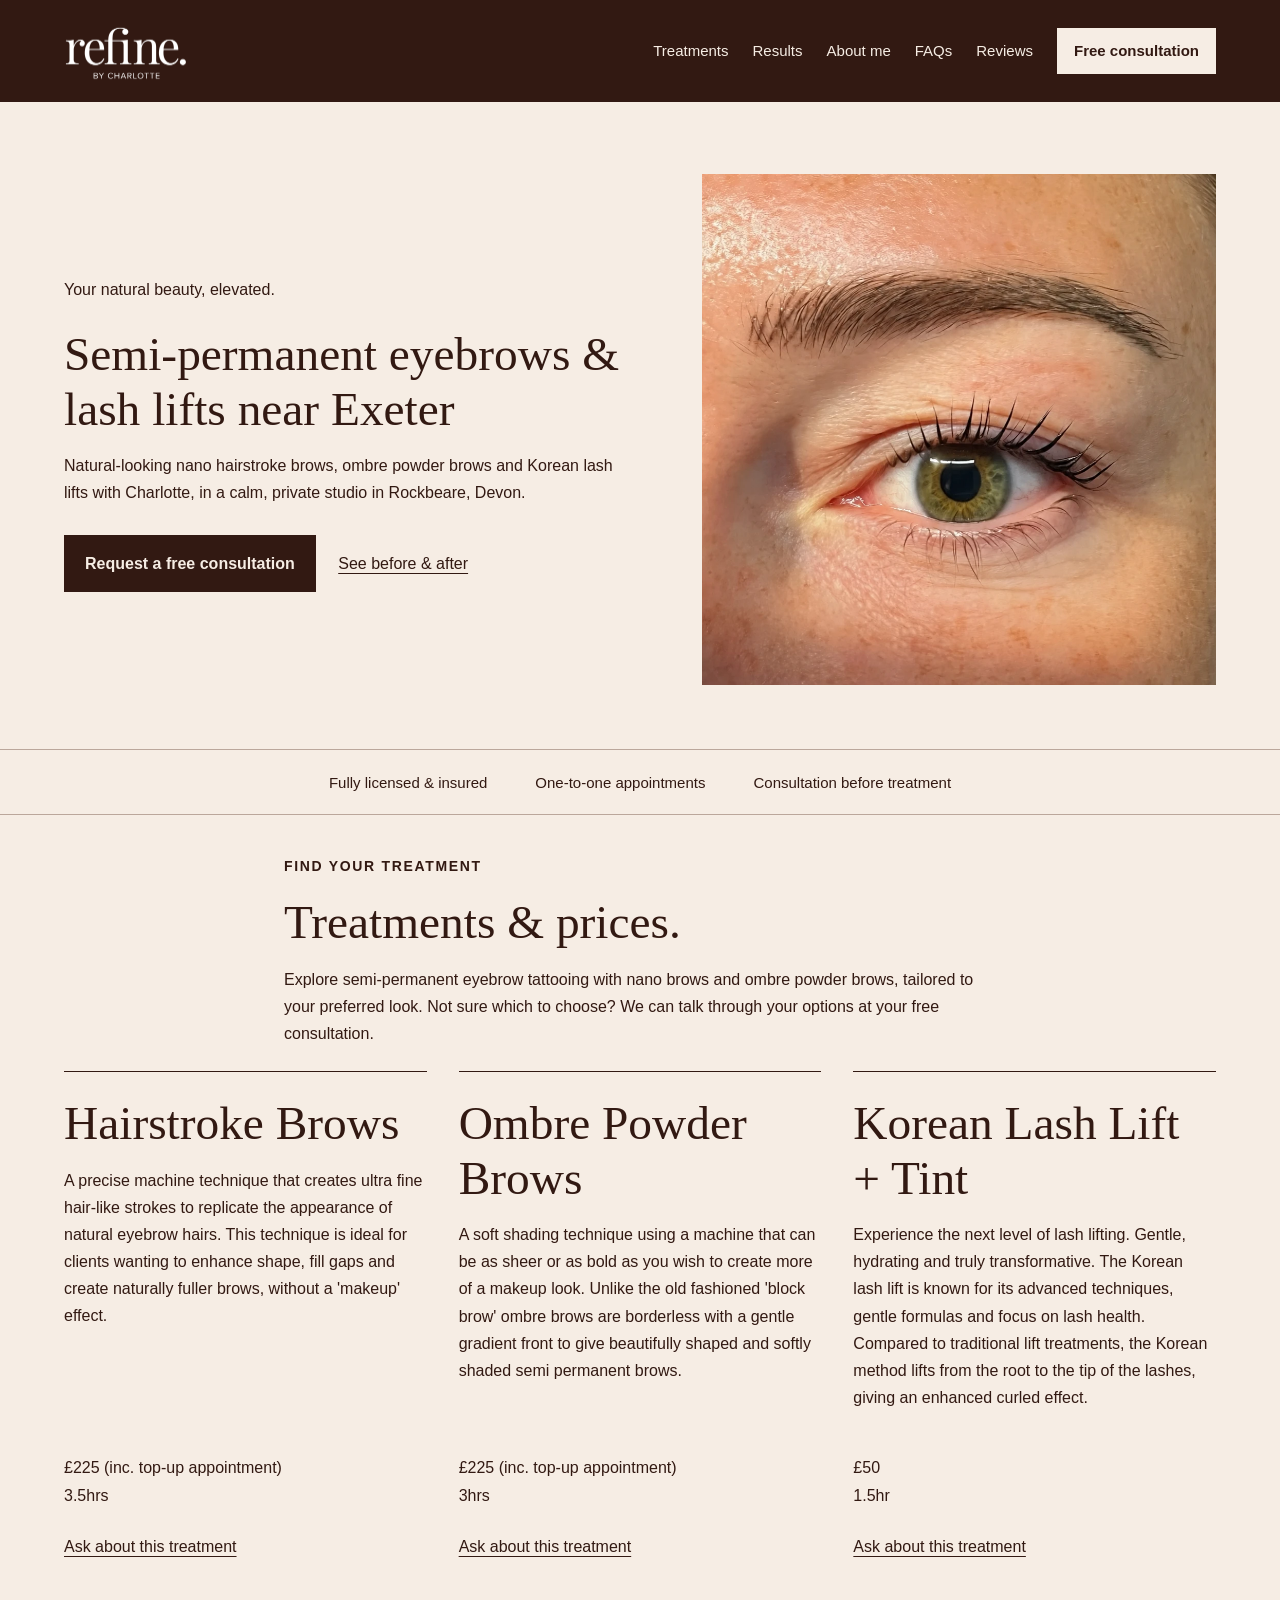
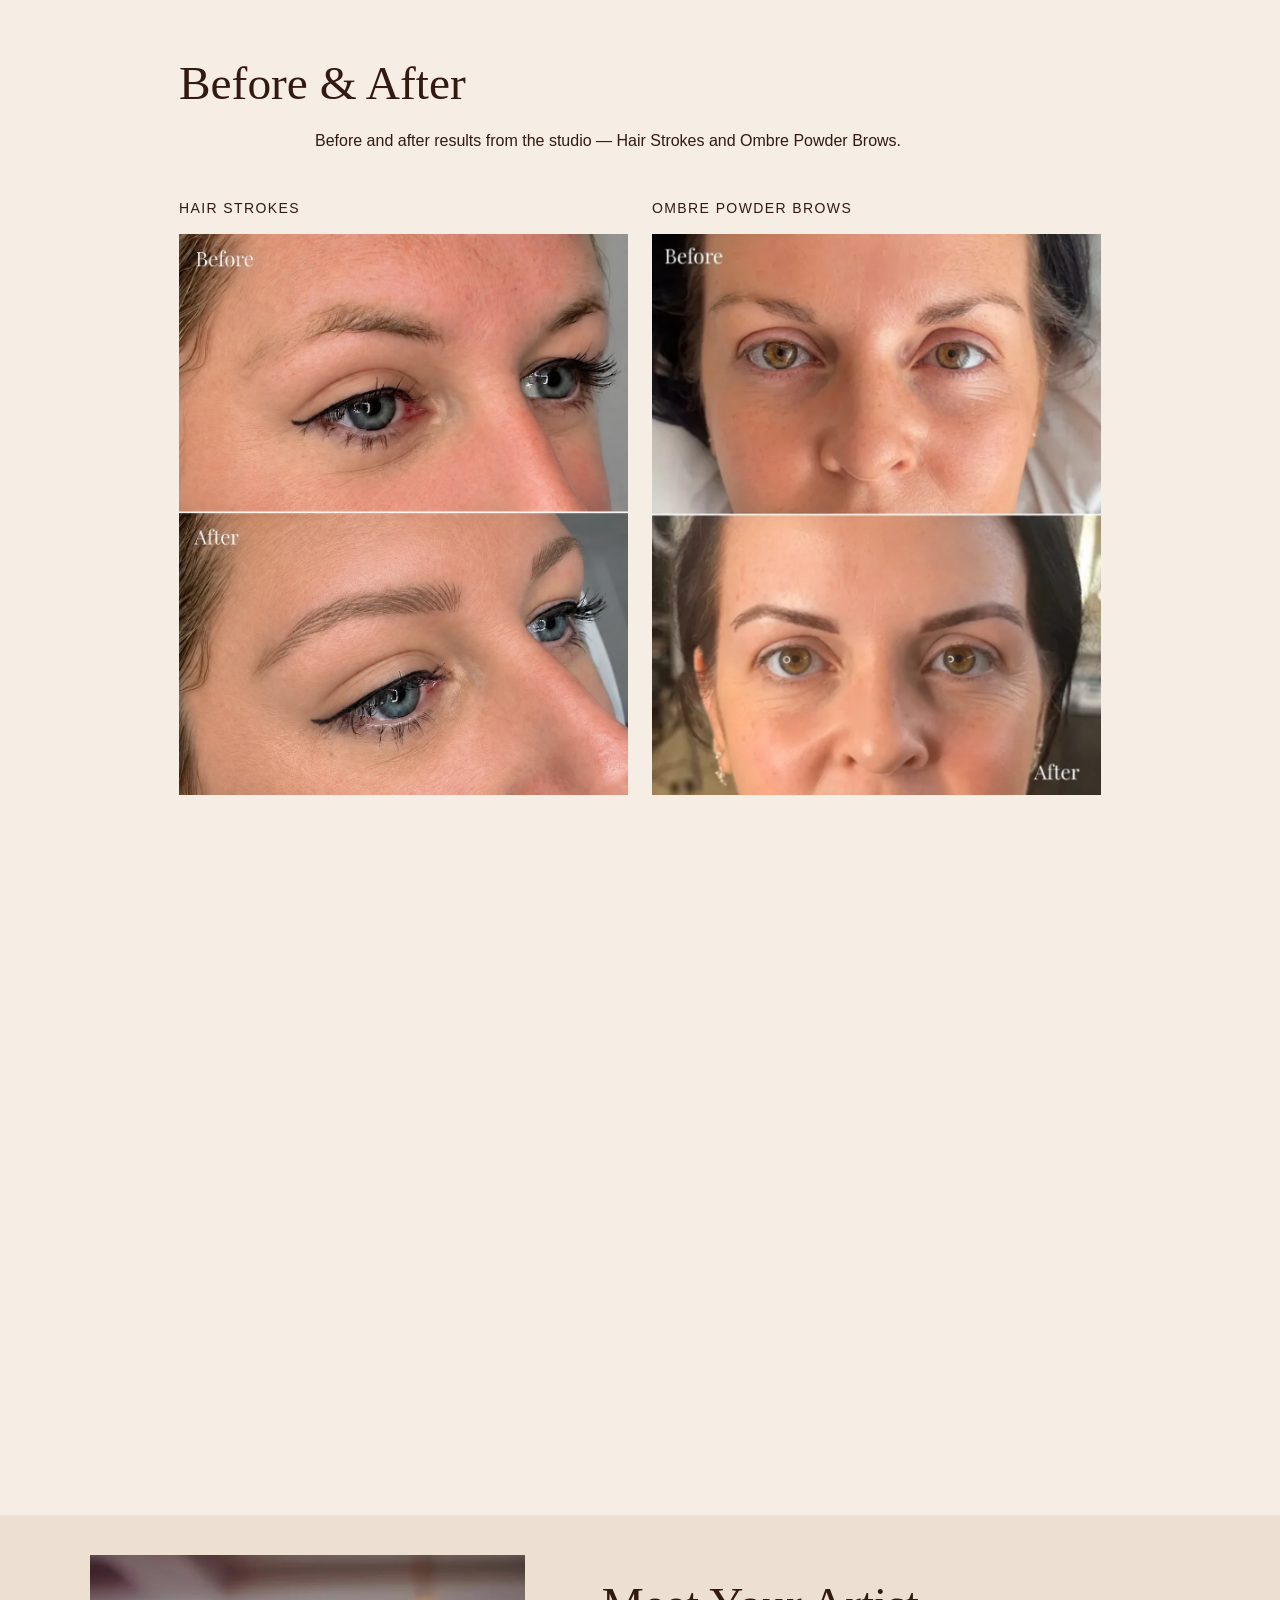
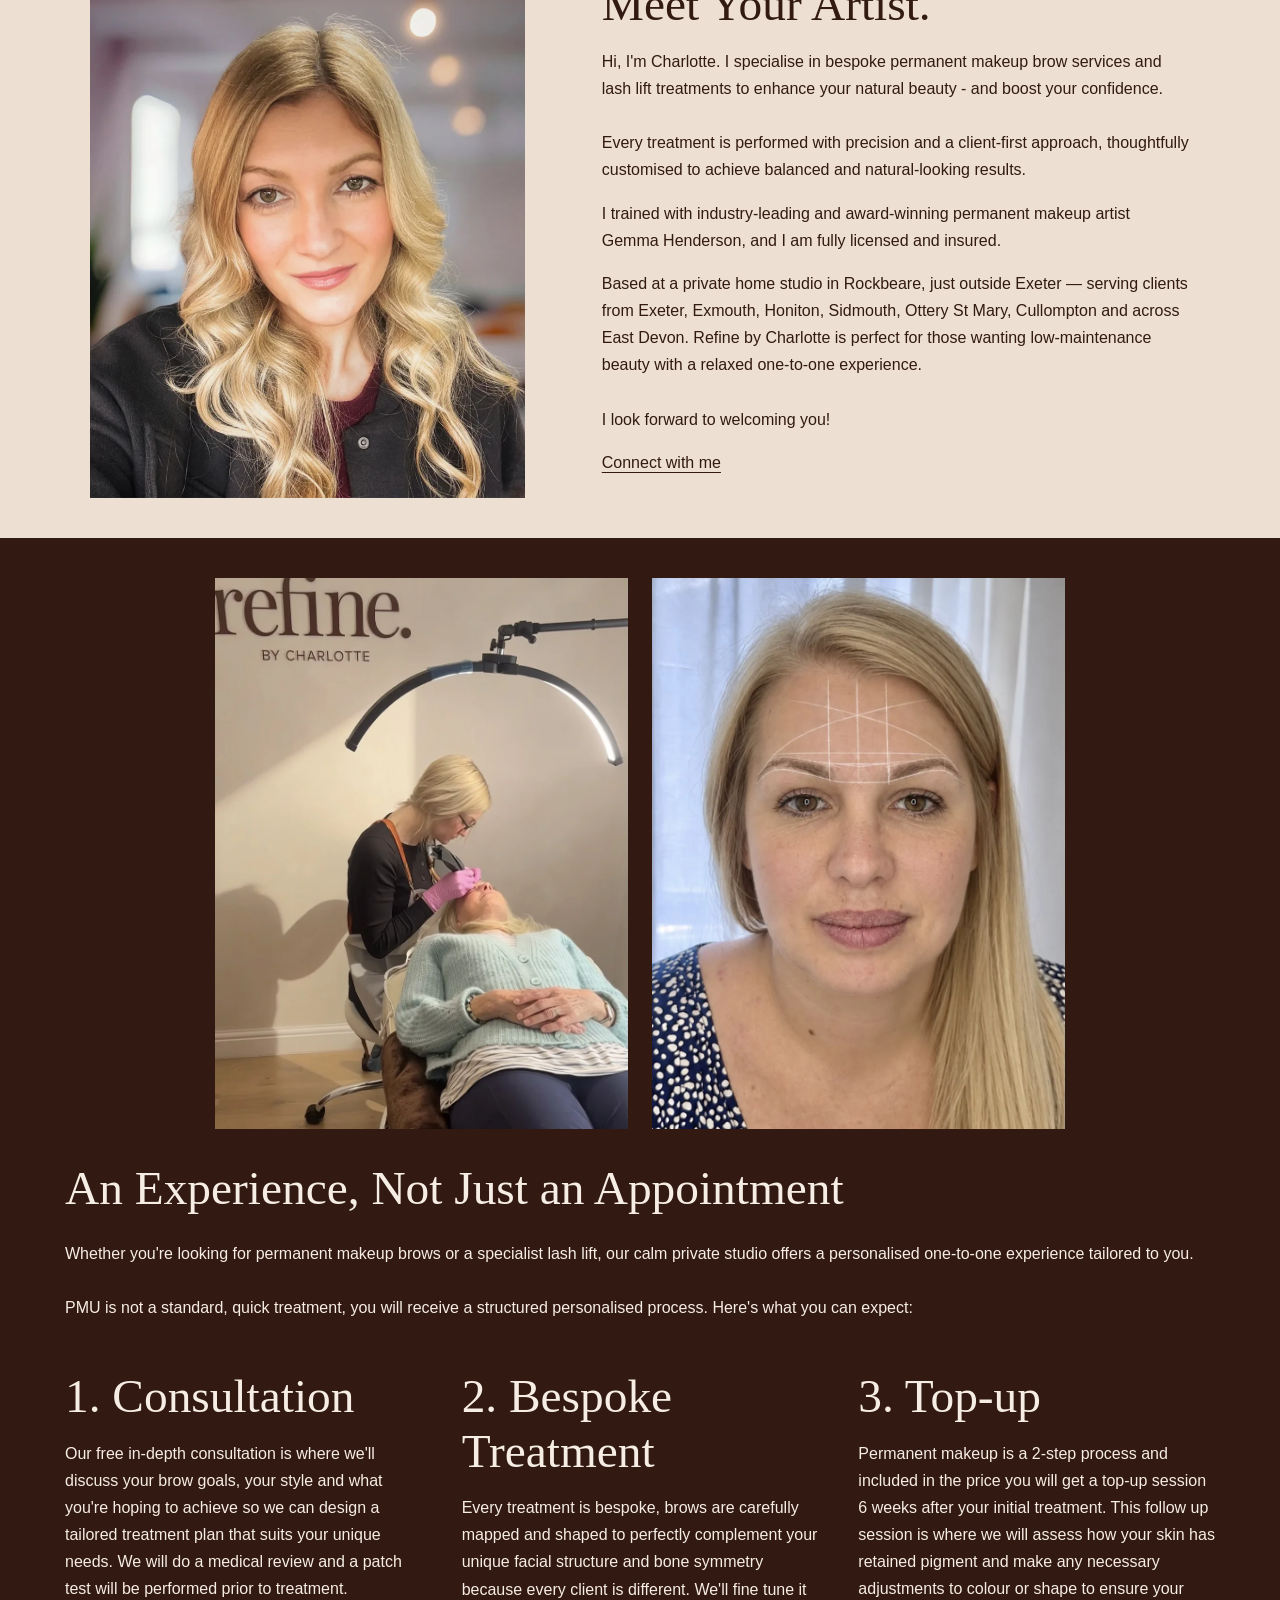
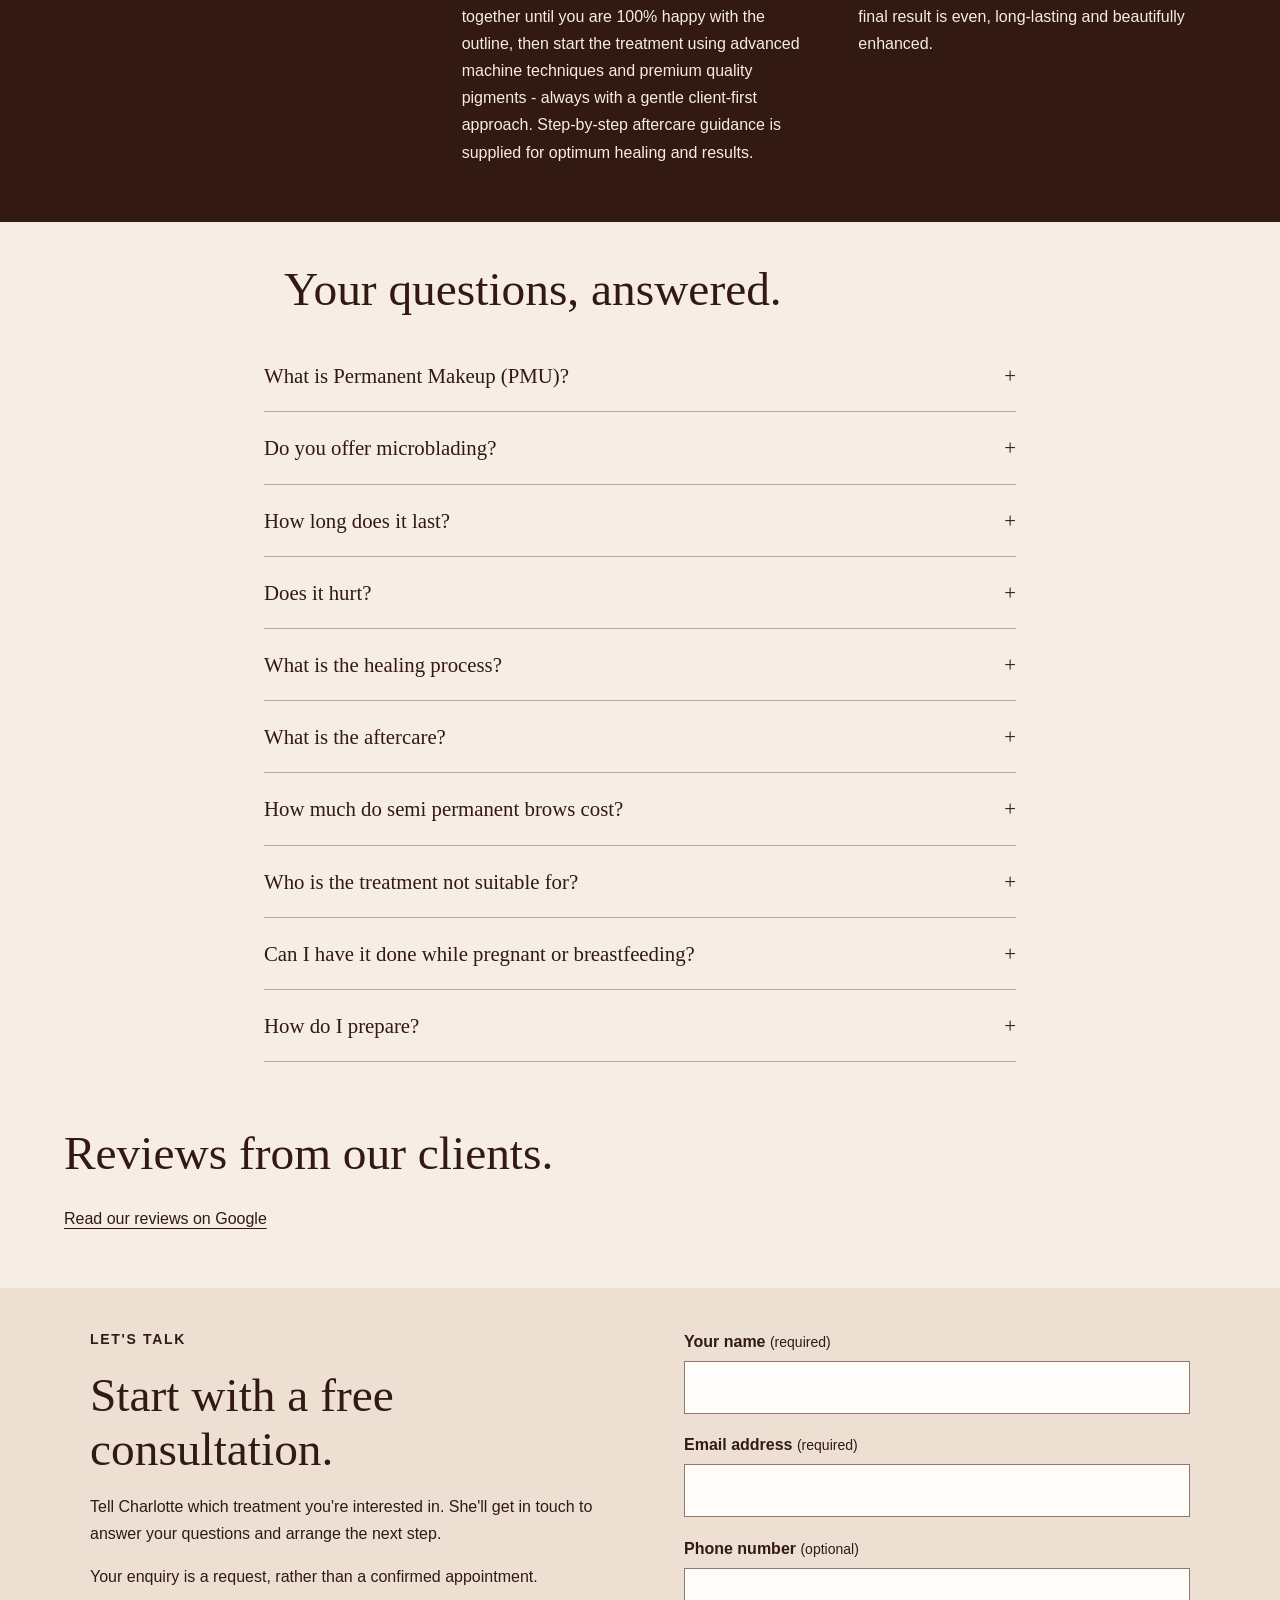
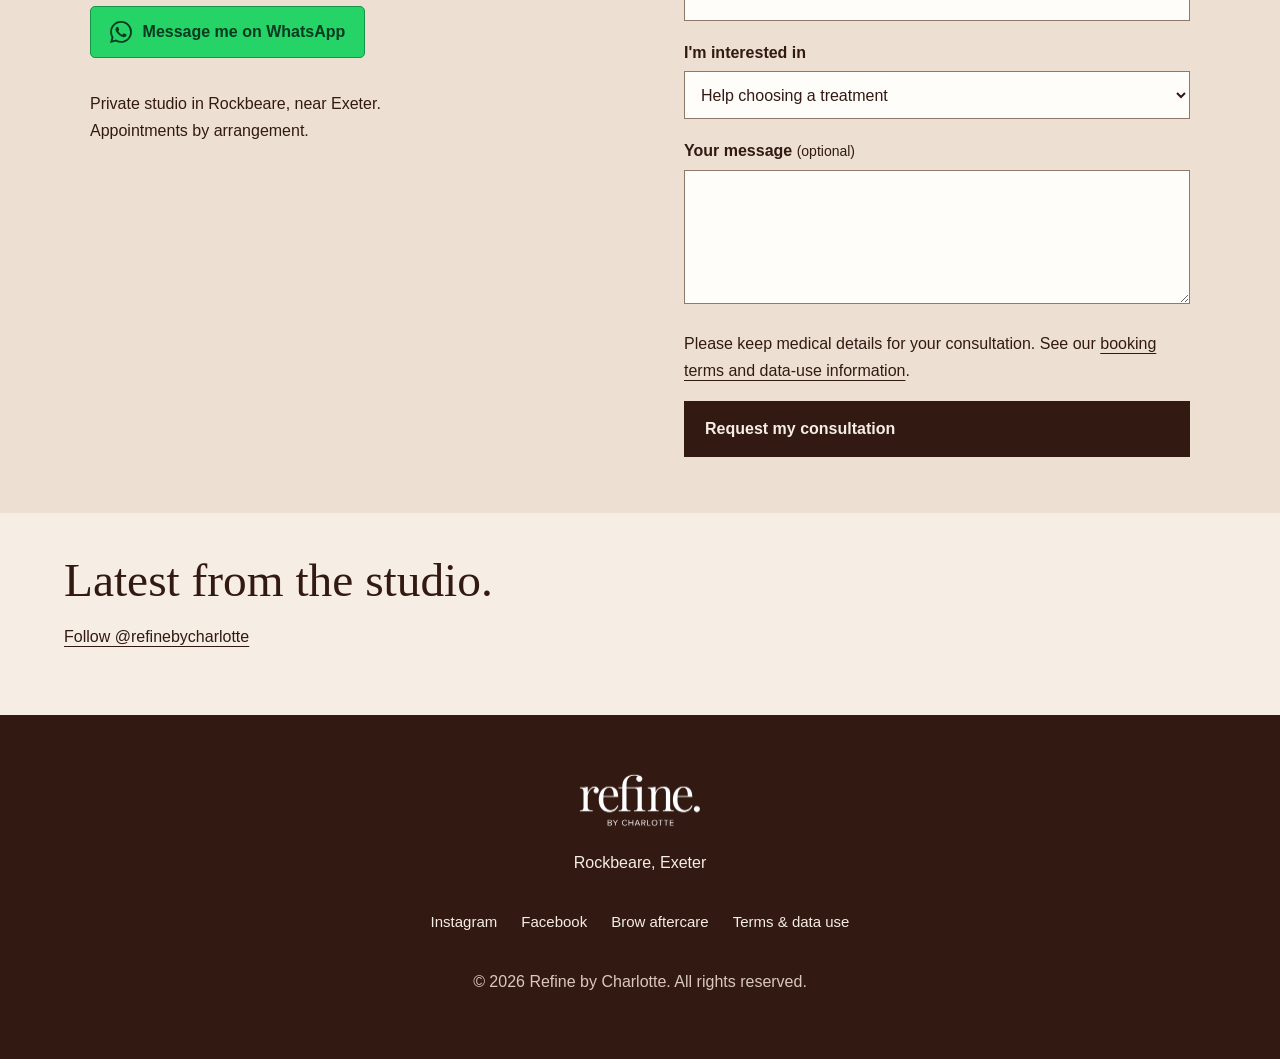
==== index.html @ 248b3165 "Add files via upload" ====
<!doctype html><html lang="en-GB"><head><meta charset="utf-8"><meta name="viewport" content="width=device-width,initial-scale=1"><title>Semi-Permanent Eyebrows &amp; Lash Lifts near Exeter | Refine by Charlotte</title><meta name="description" content="Natural-looking nano brows, ombre powder brows and Korean lash lifts with Charlotte in Rockbeare near Exeter. Request a free consultation."><link rel="canonical" href="https://refinebycharlotte.co.uk/"><link rel="icon" href="favicon.svg"><link rel="stylesheet" href="site.css?v=release-sep17-2"><script defer src="tracking.js"></script><script defer src="site.js"></script><script defer src="mobile-media.js"></script><meta property="og:image" content="https://refinebycharlotte.co.uk/before-after-nano-brows.jpg">
<meta property="og:title" content="Semi-Permanent Eyebrows &amp; Lash Lifts near Exeter | Refine by Charlotte">
<meta property="og:description" content="Natural-looking nano brows, ombre powder brows and Korean lash lifts in Rockbeare, near Exeter, Devon. Request a free consultation.">
<meta property="og:type" content="website">
<meta property="og:url" content="https://refinebycharlotte.co.uk/">
<meta property="og:locale" content="en_GB">
<script type="application/ld+json">{
  "@context": "https://schema.org",
  "@type": "BeautySalon",
  "name": "Refine by Charlotte",
  "image": "https://refinebycharlotte.co.uk/before-after-nano-brows.jpg",
  "description": "Semi permanent makeup and beauty studio offering natural looking nano brows, ombre powder brows and Korean lash lift and tint treatments.",
  "url": "https://refinebycharlotte.co.uk/",
  "telephone": "+44 7835 049704",
  "address": {
    "@type": "PostalAddress",
    "streetAddress": "10 Bridge View",
    "addressLocality": "Rockbeare",
    "addressRegion": "Devon",
    "postalCode": "EX5 2LH",
    "addressCountry": "GB"
  },
  "areaServed": [
    "Exeter",
    "Rockbeare",
    "Exmouth",
    "Honiton",
    "Sidmouth",
    "Ottery St Mary",
    "Cullompton",
    "East Devon"
  ],
  "sameAs": [
    "https://www.instagram.com/refinebycharlotte"
  ],
  "priceRange": "££",
  "makesOffer": [
    {
      "@type": "Offer",
      "itemOffered": {
        "@type": "Service",
        "name": "Hairstroke Brows"
      },
      "price": "225",
      "priceCurrency": "GBP"
    },
    {
      "@type": "Offer",
      "itemOffered": {
        "@type": "Service",
        "name": "Ombre Powder Brows"
      },
      "price": "225",
      "priceCurrency": "GBP"
    },
    {
      "@type": "Offer",
      "itemOffered": {
        "@type": "Service",
        "name": "Korean Lash Lift + Tint"
      },
      "price": "50",
      "priceCurrency": "GBP"
    }
  ]
}</script>
<script type="application/ld+json">{
  "@context": "https://schema.org",
  "@type": "FAQPage",
  "mainEntity": [
    {
      "@type": "Question",
      "name": "What is Permanent Makeup (PMU)?",
      "acceptedAnswer": {
        "@type": "Answer",
        "text": "Permanent makeup (also known as SPMU, semi permanent makeup, cosmetic tattooing or micropigmentation) is a digital machine technique where pigment is implanted into your skin. It's designed to enhance your natural features and simplify your daily beauty routine."
      }
    },
    {
      "@type": "Question",
      "name": "Do you offer microblading?",
      "acceptedAnswer": {
        "@type": "Answer",
        "text": "I don’t offer traditional microblading. Instead, I use a digital machine method for all of my permanent makeup brow treatments. This modern technique uses a precision machine rather than a manual blade, allowing me to create beautifully bespoke brows while being gentler on the skin.\n\nAt your consultation, we’ll discuss your natural brows, skin type and desired result to create a treatment completely tailored to you."
      }
    },
    {
      "@type": "Question",
      "name": "How long does it last?",
      "acceptedAnswer": {
        "@type": "Answer",
        "text": "PMU typically lasts 1-3 years, though pigments fade over time rather than staying permanently like a traditional tattoo. Results depend on skin type, age, lifestyle and aftercare. We recommend maintenance colour boosts every 12-18 months to keep results looking fresh."
      }
    },
    {
      "@type": "Question",
      "name": "Does it hurt?",
      "acceptedAnswer": {
        "@type": "Answer",
        "text": "Most clients describe the sensation as mild discomfort rather than pain. Everyone's pain threshold is different, but many clients find the process very manageable and even relaxing."
      }
    },
    {
      "@type": "Question",
      "name": "What is the healing process?",
      "acceptedAnswer": {
        "@type": "Answer",
        "text": "Initial healing takes 7-14 days, during which the area may look darker at first, then soften up to 30-40% once healed. Your follow-up top-up appointment is at 6 weeks."
      }
    },
    {
      "@type": "Question",
      "name": "What is the aftercare?",
      "acceptedAnswer": {
        "@type": "Answer",
        "text": "Avoid getting the treatment area wet for 2 weeks. Keep the area clean and don't apply makeup close to it for the first few days. Avoid swimming, saunas, jacuzzis, hydroxy acids and sun exposure, and don't exercise for 48 hours after your appointment."
      }
    },
    {
      "@type": "Question",
      "name": "How much do semi permanent brows cost?",
      "acceptedAnswer": {
        "@type": "Answer",
        "text": "Nano brows and ombre powder brows are both £225 including the top-up appointment. The Korean lash lift + tint is £50."
      }
    },
    {
      "@type": "Question",
      "name": "Can I have it done while pregnant or breastfeeding?",
      "acceptedAnswer": {
        "@type": "Answer",
        "text": "Permanent makeup brow treatment is not suitable if you are pregnant or if you are currently breastfeeding. Please wait until you have finished breastfeeding before booking your treatment."
      }
    },
    {
      "@type": "Question",
      "name": "Who is the treatment not suitable for?",
      "acceptedAnswer": {
        "@type": "Answer",
        "text": "Permanent makeup brow treatments are not suitable if you are taking blood-thinning medication, as it can increase bleeding and bruising. Please tell Charlotte about any medication or medical conditions during your consultation. Never stop or change prescribed medication to have treatment; speak to your prescriber."
      }
    }
  ]
}</script>
<script defer src="reviews-layout.js"></script></head><body><a class="skip" href="#main">Skip to content</a><header><a class="brand" href="index.html" aria-label="Refine by Charlotte home"><img id="logoImg" src="assets/image-0.webp" alt="Refine by Charlotte" width="1000" height="563" loading="eager" decoding="async">
    </a><nav aria-label="Main navigation"><a href="#treatments">Treatments</a><a href="#results">Results</a><a href="#about">About me</a><a href="#faqs">FAQs</a><a href="#google-reviews">Reviews</a><a class="nav-cta" href="#contact">Free consultation</a></nav></header><main id="main"><section class="hero"><div class="hero-copy"><p class="brand-line">Your natural beauty, elevated.</p><h1>Semi-permanent eyebrows &amp; lash lifts near Exeter</h1><p class="intro">Natural-looking nano hairstroke brows, ombre powder brows and Korean lash lifts with Charlotte, in a calm, private studio in Rockbeare, Devon.</p><div class="actions"><a class="button" href="#contact">Request a free consultation</a><a class="text-link" href="#results">See before &amp; after</a></div></div><div class="hero-photos hero-single"><img src="assets/brow-hero-clean.webp" alt="Close-up of brow and lash treatment results" width="1000" height="1000" loading="eager" decoding="async" fetchpriority="high"></div></section><div class="trust"><span>Fully licensed &amp; insured</span><span>One-to-one appointments</span><span>Consultation before treatment</span></div><div class="section-heading treatments-heading"><p class="eyebrow">Find your treatment</p><h2 id="treatments-title">Treatments &amp; prices.</h2><p>Explore semi-permanent eyebrow tattooing with nano brows and ombre powder brows, tailored to your preferred look. Not sure which to choose? We can talk through your options at your free consultation.</p></div><section class="services fade-in visible" id="treatments" aria-labelledby="treatments-title">
  <div class="svc editable">
    <h3>Hairstroke Brows</h3>
    <p>A precise machine technique that creates ultra fine hair-like strokes to replicate the appearance of natural eyebrow hairs. This technique is ideal for clients wanting to enhance shape, fill gaps and create naturally fuller brows, without a 'makeup' effect.</p>
    <p class="svc-price"><br>£225 (inc. top-up appointment)<br>3.5hrs</p>
  <a href="#contact" class="text-link">Ask about this treatment</a></div>
  <div class="svc editable">
    <h3>Ombre Powder Brows</h3>
    <p>A soft shading technique using a machine that can be as sheer or as bold as you wish to create more of a makeup look. Unlike the old fashioned 'block brow' ombre brows are borderless with a gentle gradient front to give beautifully shaped and softly shaded semi permanent brows.</p>
    <p class="svc-price"><br>£225 (inc. top-up appointment)<br>3hrs</p>
  <a href="#contact" class="text-link">Ask about this treatment</a></div>
  <div class="svc editable">
    <h3>Korean Lash Lift + Tint</h3>
    <p>Experience the next level of lash lifting. Gentle, hydrating and truly transformative. The Korean lash lift is known for its advanced techniques, gentle formulas and focus on lash health. Compared to traditional lift treatments, the Korean method lifts from the root to the tip of the lashes, giving an enhanced curled effect.</p>
    <p class="svc-price"><br>£50<br>1.5hr</p>
  <a href="#contact" class="text-link">Ask about this treatment</a></div>
</section>

<section class="gallery fade-in visible" id="results">
  <h2 class="editable">Before &amp; After</h2>
  <p class="gallery-sub editable">Before and after results from the studio — Hair Strokes and Ombre Powder Brows.</p>
  <div class="gallery-grid">
    <div class="gallery-item"><span>Hair Strokes</span><img src="assets/hair-strokes-results-updated.webp" alt="Hair Strokes brow treatment, before above and after below" width="1000" height="1250" loading="lazy" decoding="async"></div>
    <div class="gallery-item"><span>Ombre Powder Brows</span><div class="ombre-results-trim"><img src="assets/ombre-powder-brows-before-after.webp?v=2" alt="Ombre Powder Brows treatment, before above and after below" width="1000" height="1250" loading="eager" decoding="async"></div></div>
  </div>
  <div class="results-video"><video muted loop playsinline preload="none" aria-label="Treatment results video"><source src="assets/studio-results-new.mp4" type="video/mp4">Your browser does not support this video. <a href="assets/studio-results-new.mp4">Watch the video</a>.</video></div>
</section>

<section class="stylist fade-in visible" id="about">
  <div class="stylist-inner">
    <div class="stylist-img">
      <div class="stylist-img-main img-editable"><img src="assets/image-7.webp" alt="Charlotte, your permanent makeup artist" width="800" height="1000" loading="lazy" decoding="async"></div>
    </div>
        <div class="stylist-text">
      <h2 class="editable">Meet Your Artist.</h2>
      <p class="editable">Hi, I'm Charlotte. I specialise in bespoke permanent makeup brow services and lash lift treatments to enhance your natural beauty - and boost your confidence. <br><br>Every treatment is performed with precision and a client-first approach, thoughtfully customised to achieve balanced and natural-looking results. </p>
      <p class="editable"><span>I trained with industry-leading and award-winning permanent makeup artist Gemma Henderson, and I am fully licensed and insured.</span></p>
      <p class="editable"><span>Based at a private home studio in Rockbeare, just outside Exeter — serving clients from Exeter, Exmouth, Honiton, Sidmouth, Ottery St Mary, Cullompton and across East Devon. Refine by Charlotte is perfect for those wanting </span><span>low-maintenance beauty with </span><span>a relaxed one-to-one experience.<br><br>I look forward to welcoming you!</span></p>
      <a href="https://www.instagram.com/refinebycharlotte" target="_blank" class="cta editable">Connect with me</a>
    </div>
  </div>
</section>

<section class="experience fade-in visible">
  <div class="experience-inner">
    <div class="experience-photos" id="studio-photos"><img src="assets/studio-treatment.webp" alt="Charlotte treating a client in the Refine by Charlotte studio" width="877" height="1400" loading="lazy" decoding="async"><img src="assets/brow-mapping.webp" alt="Brow mapping before treatment" width="924" height="1400" loading="lazy" decoding="async"></div>
    <div class="experience-text">
      <h2 class="editable">An Experience, Not Just an Appointment</h2>
      <p class="desc editable">Whether you're looking for permanent makeup brows or a specialist lash lift, our calm private studio offers a personalised one-to-one experience tailored to you. <br><br>PMU is not a standard, quick treatment, you will receive a structured personalised process. Here's what you can expect:</p>
      <div class="experience-steps">
        <div class="mval"><h3 class="editable">1. Consultation</h3><p class="editable">Our free in-depth consultation is where we'll discuss your brow goals, your style and what you're hoping to achieve so we can design a tailored treatment plan that suits your unique needs. We will do a medical review and a patch test will be performed prior to treatment.</p></div>
        <div class="mval"><h3 class="editable">2. Bespoke Treatment</h3><p class="editable">Every treatment is bespoke, brows are carefully mapped and shaped to perfectly complement your unique facial structure and bone symmetry because every client is different. We'll fine tune it together until you are 100% happy with the outline, then start the treatment using <span>advanced machine techniques and </span>premium quality pigments - always with a gentle client-first approach. Step-by-step aftercare guidance is supplied for optimum healing and results.</p></div>
        <div class="mval"><h3 class="editable">3. Top-up</h3><p class="editable">Permanent makeup is a 2-step process and included in the price you will get a top-up session 6 weeks after your initial treatment. This follow up session is where we will assess how your skin has retained pigment and make any necessary adjustments to colour or shape to ensure your final result is even, long-lasting and beautifully enhanced. </p></div>
      </div>
    </div>
  </div>
</section>

<div class="section-heading"><h2>Your questions, answered.</h2></div><section class="faq-text fade-in visible" id="faqs">
  <div class="faq-inner"><div class="faq-item">
      <h3 class="faq-heading"><button class="faq-q" type="button" aria-expanded="false" aria-controls="answer-0">What is Permanent Makeup (PMU)?</button></h3><div class="faq-a-wrap" id="answer-0" hidden=""><p class="faq-a editable">Permanent makeup (also known as SPMU, semi permanent makeup, cosmetic tattooing or micropigmentation) is a digital machine technique where pigment is implanted into your skin. It's designed to enhance your natural features and simplify your daily beauty routine.</p></div>
    </div>
    <div class="faq-item"><h3 class="faq-heading"><button class="faq-q" type="button" aria-expanded="false" aria-controls="answer-microblading">Do you offer microblading?</button></h3><div class="faq-a-wrap" id="answer-microblading" hidden><p class="faq-a">I don’t offer traditional microblading. Instead, I use a digital machine method for all of my permanent makeup brow treatments. This modern technique uses a precision machine rather than a manual blade, allowing me to create beautifully bespoke brows while being gentler on the skin.</p><p class="faq-a">At your consultation, we’ll discuss your natural brows, skin type and desired result to create a treatment completely tailored to you.</p></div></div>
    <div class="faq-item">
      <h3 class="faq-heading"><button class="faq-q" type="button" aria-expanded="false" aria-controls="answer-1">How long does it last?</button></h3><div class="faq-a-wrap" id="answer-1" hidden=""><p class="faq-a editable">PMU typically lasts 1–3 years, though pigments fade over time rather than staying permanently like a traditional tattoo. Results can depend on many factors such as skin type, age, lifestyle and aftercare. We recommend maintenance colour boosts every 12-18 months to keep your results looking fresh.</p></div>
    </div>
    <div class="faq-item">
      <h3 class="faq-heading"><button class="faq-q" type="button" aria-expanded="false" aria-controls="answer-2">Does it hurt?</button></h3><div class="faq-a-wrap" id="answer-2" hidden=""><p class="faq-a editable">Most clients describe the sensation as mild discomfort rather than pain. Everyone's pain threshold is different, but many clients find the process very manageable and even relaxing.</p></div>
    </div>
    <div class="faq-item">
      <h3 class="faq-heading"><button class="faq-q" type="button" aria-expanded="false" aria-controls="answer-3">What is the healing process?</button></h3><div class="faq-a-wrap" id="answer-3" hidden=""><p class="faq-a editable">Initial healing takes 7–14 days, during which the area may look darker, at first then soften up to 30-40% once healed. Your follow-up top-up appointment is at 6 weeks.</p></div>
    </div>
    <div class="faq-item">
      <h3 class="faq-heading"><button class="faq-q" type="button" aria-expanded="false" aria-controls="answer-4">What is the aftercare?</button></h3><div class="faq-a-wrap" id="answer-4" hidden=""><p class="faq-a editable">Once you have had your initial treatment it takes between 4-6 weeks to heal. You will receive full aftercare instructions for your nano or ombre powder brow treatment which are based on the following.<br><br>Avoid getting the treatment area wet for 2 weeks after your treatment. Keep the area clean and don't apply makeup close to the area for the first few days. Avoid swimming, saunas, jacuzzis, hydroxy acids, and look after your general well being. Avoid sun exposure to the area, (for as long as possible, to avoid fading) don't exercise for 48 hours after your appointment.<br><br>These are all recommendations to ensure you achieve the maximum results from your treatment and to help with the healing process. For a full day-by-day guide, see our <a href="aftercare.html">brow aftercare &amp; healing guide</a>.</p></div>
    </div>
    <div class="faq-item">
      <h3 class="faq-heading"><button class="faq-q" type="button" aria-expanded="false" aria-controls="answer-5">How much do semi permanent brows cost?</button></h3><div class="faq-a-wrap" id="answer-5" hidden=""><p class="faq-a editable">Nano brows and ombre powder brows are both £225, which includes your top-up appointment 6 weeks after the initial treatment. The Korean lash lift + tint is £50. Prices include a full consultation, and there are no hidden extras — the cost of your nano or ombre powder brow treatment covers everything from mapping and colour matching through to your perfecting top-up.</p></div>
    </div>
    <div class="faq-item">
      <h3 class="faq-heading"><button class="faq-q" type="button" aria-expanded="false" aria-controls="answer-suitability">Who is the treatment not suitable for?</button></h3><div class="faq-a-wrap" id="answer-suitability" hidden=""><p class="faq-a editable">Permanent makeup brow treatments are not suitable if you are taking blood-thinning medication, as it can increase bleeding and bruising. Please tell Charlotte about any medication or medical conditions during your consultation. Never stop or change prescribed medication to have treatment; speak to your prescriber.</p></div>
    </div>
    <div class="faq-item">
      <h3 class="faq-heading"><button class="faq-q" type="button" aria-expanded="false" aria-controls="answer-6">Can I have it done while pregnant or breastfeeding?</button></h3><div class="faq-a-wrap" id="answer-6" hidden=""><p class="faq-a editable">Permanent makeup brow treatment is not suitable if you are pregnant or if you are currently breastfeeding. Please wait until you have finished breastfeeding before booking your treatment.</p></div>
    </div>
    <div class="faq-item">
      <h3 class="faq-heading"><button class="faq-q" type="button" aria-expanded="false" aria-controls="answer-7">How do I prepare?</button></h3><div class="faq-a-wrap" id="answer-7" hidden=""><p class="faq-a editable">The below is recommended to ensure you achieve the best results from your treatment and to help with the healing process.<br><br>It is recommended that you avoid caffeine, alcohol and anti-inflammatory medicine, such as ibuprofen or paracetamol on the day before and of your treatment. Avoid using retinol or acids 4 weeks before and after your treatment, if you are having a brow treatment please don't tint, wax or thread your brows within the two weeks leading up to your appointment. Please make sure you aren't wearing any fake tan or tinted moisturiser when you attend the consultation or appointment as it is best to see your natural skin colour. You should avoid having botox or fillers at least four weeks before your appointment.</p></div>
    </div>
  </div>
</section>
<section class="reviews" id="google-reviews" aria-labelledby="google-reviews-title"><h2 id="google-reviews-title">Reviews from our clients.</h2><div class="sk-ww-google-reviews" data-embed-id="25714216"></div><script src="https://widgets.sociablekit.com/google-reviews/widget.js" defer></script><p><a href="https://share.google/rWIQbxCXVzqLfXBWT" target="_blank" rel="noopener">Read our reviews on Google</a></p></section>



<section class="contact" id="contact"><div class="contact-inner"><div class="contact-intro"><p class="eyebrow">Let's talk</p><h2>Start with a free consultation.</h2><p>Tell Charlotte which treatment you're interested in. She'll get in touch to answer your questions and arrange the next step.</p><p>Your enquiry is a request, rather than a confirmed appointment.</p><a class="whatsapp-button" id="waBtn" target="_blank" rel="noopener" href="https://wa.me/447835049704?text=Hi%20Charlotte%2C%20I%27d%20like%20to%20ask%20about%20a%20consultation%20please."><svg width="22" height="22" viewbox="0 0 24 24" fill="currentColor" aria-hidden="true" focusable="false"><path d="M17.472 14.382c-.297-.149-1.758-.867-2.03-.967-.273-.099-.471-.148-.67.15-.197.297-.767.966-.94 1.164-.173.199-.347.223-.644.075-.297-.15-1.255-.463-2.39-1.475-.883-.788-1.48-1.761-1.653-2.059-.173-.297-.018-.458.13-.606.134-.133.298-.347.446-.52.149-.174.198-.298.298-.497.099-.198.05-.371-.025-.52-.075-.149-.669-1.612-.916-2.207-.242-.579-.487-.5-.669-.51-.173-.008-.371-.01-.57-.01-.198 0-.52.074-.792.372-.272.297-1.04 1.016-1.04 2.479 0 1.462 1.065 2.875 1.213 3.074.149.198 2.096 3.2 5.077 4.487.709.306 1.262.489 1.694.625.712.227 1.36.195 1.871.118.571-.085 1.758-.719 2.006-1.413.248-.694.248-1.289.173-1.413-.074-.124-.272-.198-.57-.347m-5.421 7.403h-.004a9.87 9.87 0 01-5.031-1.378l-.361-.214-3.741.982.998-3.648-.235-.374a9.86 9.86 0 01-1.51-5.26c.001-5.45 4.436-9.884 9.888-9.884 2.64 0 5.122 1.03 6.988 2.898a9.825 9.825 0 012.893 6.994c-.003 5.45-4.437 9.884-9.885 9.884m8.413-18.297A11.815 11.815 0 0012.05 0C5.495 0 .16 5.335.157 11.892c0 2.096.547 4.142 1.588 5.945L.057 24l6.305-1.654a11.882 11.882 0 005.683 1.448h.005c6.554 0 11.89-5.335 11.893-11.893a11.821 11.821 0 00-3.48-8.413z"></path></svg><span>Message me on WhatsApp</span></a><p class="small">Private studio in Rockbeare, near Exeter.<br>Appointments by arrangement.</p></div><form action="https://formspree.io/f/xeerpoll" method="POST" id="contactForm"><label for="name">Your name <span>(required)</span></label><input id="name" name="name" autocomplete="name" required maxlength="120"><label for="email">Email address <span>(required)</span></label><input type="email" id="email" name="email" autocomplete="email" required maxlength="254"><label for="phone">Phone number <span>(optional)</span></label><input type="tel" id="phone" name="phone" autocomplete="tel" maxlength="40"><label for="treatment">I'm interested in</label><select id="treatment" name="treatment"><option>Help choosing a treatment</option><option>Nano brows</option><option>Ombre powder brows</option><option>Korean lash lift + tint</option></select><label for="message">Your message <span>(optional)</span></label><textarea id="message" name="message" rows="4" maxlength="3000"></textarea><p class="small">Please keep medical details for your consultation. See our <a href="terms.html">booking terms and data-use information</a>.</p><button class="button" type="submit">Request my consultation</button><p id="form-status" role="status" tabindex="-1"></p></form></div></section><section class="instagram-section" id="instagram" aria-labelledby="instagram-title"><h2 id="instagram-title">Latest from the studio.</h2><p><a href="https://www.instagram.com/refinebycharlotte" target="_blank" rel="noopener">Follow @refinebycharlotte</a></p><div class="sk-instagram-feed" data-embed-id="25714219"></div></section>
</main><footer><img class="footer-logo" src="assets/image-0.webp" alt="Refine by Charlotte" width="1000" height="563" loading="lazy" decoding="async"><p>Rockbeare, Exeter</p><nav aria-label="Footer navigation"><a href="https://www.instagram.com/refinebycharlotte" target="_blank" rel="noopener">Instagram</a><a href="https://www.facebook.com/share/18ARiKV3Rc/?mibextid=wwXIfr" target="_blank" rel="noopener">Facebook</a><a href="aftercare.html">Brow aftercare</a><a href="terms.html">Terms &amp; data use</a></nav><p class="small">© 2026 Refine by Charlotte. All rights reserved.</p></footer></body></html>
---- site.css ----
:root{--cream:#f6ede4;--dark:#321912;--muted:#66564d;--line:#bba79b;--white:#fffdf9;color-scheme:light}*{box-sizing:border-box}html{scroll-behavior:smooth;scroll-padding-top:1rem}body{margin:0;background:var(--cream);color:var(--dark);font:1rem/1.7 Arial,sans-serif}a{color:inherit;text-underline-offset:.25em}a:hover{text-decoration-thickness:2px}button,input,select,textarea{font:inherit}button,a,input,select,textarea{-webkit-tap-highlight-color:transparent}a:focus-visible,button:focus-visible,input:focus-visible,select:focus-visible,textarea:focus-visible{outline:3px solid #875633;outline-offset:4px}img{max-width:100%;height:auto;display:block}h1,h2,h3,p{margin:0 0 1rem}h1,h2,h3{font-family:Georgia,serif;font-weight:400;line-height:1.15}h1{font-size:clamp(2.5rem,4.7vw,4.8rem);letter-spacing:-.035em}h2{font-size:clamp(2rem,3.7vw,3.5rem);font-style:italic}h3{font-size:clamp(1.65rem,2.4vw,2.25rem)}.skip{position:absolute;top:-100px;left:1rem;z-index:100;background:white;padding:1rem}.skip:focus{top:1rem}header{background:var(--dark);color:var(--cream);padding:1rem 5%;display:flex;align-items:center;justify-content:space-between;gap:2rem}.brand{width:125px;flex-shrink:0}.brand img{width:125px;height:70px;object-fit:contain}nav{display:flex;align-items:center;gap:1.5rem;flex-wrap:wrap}nav a{text-decoration:none;font-size:.9375rem}.nav-cta{border:1px solid #c4ac9b;padding:.6rem 1rem}.hero{max-width:1440px;margin:auto;display:grid;grid-template-columns:1.15fr 1fr;gap:4%;align-items:center;padding:4.5rem 5% 4rem}.eyebrow{text-transform:uppercase;letter-spacing:.12em;font-size:.875rem;font-weight:600}.brand-line{font:italic 1.4rem/1.5 Georgia,serif;margin:1.5rem 0}.intro{max-width:36rem;font-size:1.0625rem}.hero-photos{display:grid;grid-template-columns:1fr 1fr;gap:1rem;align-items:center}.hero-photos img{width:100%;height:385px;object-fit:cover;border:7px solid var(--white)}.hero-photos img:first-child{transform:rotate(-3deg);margin-top:3rem}.hero-photos img:last-child{transform:rotate(3deg);margin-bottom:3rem}.actions{display:flex;align-items:center;gap:1.4rem;flex-wrap:wrap;margin:1.8rem 0 1rem}.button{background:var(--dark);color:var(--cream);border:1px solid var(--dark);padding:.85rem 1.25rem;display:inline-flex;align-items:center;justify-content:center;text-align:center;font-weight:600;text-decoration:none;min-height:48px;cursor:pointer}.button:hover{background:#583429}.button:disabled{opacity:.6;cursor:wait}.text-link{display:inline-block;padding:.5rem 0;font-size:1rem}.price-note,.small{font-size:.875rem;color:var(--muted)}.trust{display:flex;justify-content:center;gap:3rem;flex-wrap:wrap;padding:1.2rem 5%;border-block:1px solid var(--line);font-size:.9375rem}.section-heading{text-align:center;max-width:760px;margin:4.5rem auto 2.5rem;padding:0 1.5rem}.services{max-width:1300px;margin:auto;display:grid;grid-template-columns:repeat(3,1fr);padding:0 5% 4rem;gap:2rem}.svc{display:flex;flex-direction:column;padding:1.5rem 0;border-top:1px solid var(--dark)}.svc p{color:var(--muted)}.svc-price{margin-top:auto;color:var(--dark)!important;font-weight:600}.gallery{max-width:1050px;margin:auto;padding:3.5rem 5%;text-align:center}.gallery-sub{max-width:650px;margin:0 auto 2rem}.gallery-grid{display:grid;grid-template-columns:1fr 1fr;gap:1.5rem;max-width:720px;margin:auto}.gallery-item span{display:block;text-align:left;padding:.7rem 0;text-transform:uppercase;letter-spacing:.1em;font-size:.875rem}.gallery-item img{width:100%;height:auto}.stylist{padding:4rem 5%;background:#ede0d3}.stylist-inner{display:grid;grid-template-columns:.85fr 1.15fr;gap:7%;max-width:1100px;margin:auto;align-items:center}.stylist-img img{width:100%;max-height:560px;object-fit:cover}.stylist-text p{max-width:42rem}.experience{background:var(--dark);color:var(--cream);padding:4rem 5%}.experience-inner{max-width:1150px;margin:auto}.experience-process-img{max-width:600px;margin:0 auto 3rem}.experience-text>h2,.experience-text>.desc{max-width:760px;margin:0 auto 1.5rem;text-align:center}.experience-steps{display:grid;grid-template-columns:repeat(3,1fr);gap:2.5rem;margin-top:3rem}.mval h3{font-size:1.7rem}.reviews{padding:4.5rem 5%;max-width:1350px;margin:auto}.reviews>h2{text-align:center;margin-bottom:3rem}.reviews-grid{display:grid;grid-template-columns:repeat(3,1fr);gap:2.5rem}.rev h3{font-size:1.7rem}.stars{letter-spacing:.15em;margin-bottom:1rem}.rev p{color:var(--muted)}.faq-text{max-width:800px;margin:0 auto 4.5rem;padding:0 1.5rem}.faq-heading{margin:0;font-size:1.3rem}.faq-item{border-bottom:1px solid var(--line)}.faq-q{font:inherit;line-height:1.5;display:flex;justify-content:space-between;gap:1rem;width:100%;background:none;border:0;text-align:left;padding:1.25rem 0;color:var(--dark);cursor:pointer}.faq-q:after{content:'+';flex-shrink:0}.faq-q[aria-expanded=true]:after{content:'−'}.faq-a-wrap{padding:0 0 .7rem}.faq-a-wrap[hidden]{display:none}.contact{background:#ede0d3;padding:4.5rem 5%}.contact-inner{max-width:1100px;display:grid;grid-template-columns:1fr 1fr;gap:8%;margin:auto}.contact-intro .small{margin-top:2rem}label{display:block;font-weight:600;margin-bottom:.35rem}label span{font-weight:400;font-size:.875rem}input,select,textarea{width:100%;border:1px solid #8e796c;background:var(--white);color:var(--dark);padding:.75rem;min-height:48px;margin-bottom:1.1rem;border-radius:0}textarea{resize:vertical}form .button{width:100%}#form-status{margin:1rem 0 0}footer{background:var(--dark);color:var(--cream);text-align:center;padding:3rem 5%}footer nav{justify-content:center;margin:1.5rem 0}footer .small{color:#dac9bc}.footer-brand{font:3rem/1 Georgia,serif}footer nav a{min-height:44px;display:inline-flex;align-items:center}@media(max-width:800px){header{flex-direction:column;gap:.5rem;padding:.5rem 1rem 1rem}.brand img{height:50px}nav{justify-content:center;gap:.5rem 1.2rem}.nav-cta{padding:.4rem .7rem}.hero{grid-template-columns:1fr;padding:2rem 1.5rem;gap:2rem}.brand-line{margin:.6rem 0 1rem}.hero h1 br{display:none}.hero-photos{max-width:500px;width:100%;margin:auto;gap:1rem;padding:0 .5rem}.hero-photos img{height:230px}.hero-photos img:first-child,.hero-photos img:last-child{margin:0}.trust{gap:.4rem 1.5rem;font-size:.875rem}.services{grid-template-columns:1fr;gap:.5rem;padding:0 1.5rem 1.5rem}.svc h3{max-width:25rem}.svc-price{margin:0}.svc-price br:first-child{display:none}.section-heading{margin-top:3rem}.stylist-inner,.contact-inner{grid-template-columns:1fr;gap:2rem}.stylist-img{max-width:420px;margin:auto}.experience-steps,.reviews-grid{grid-template-columns:1fr;gap:2rem}.experience,.reviews,.contact,.stylist{padding:3rem 1.5rem}.gallery{padding:2.5rem 1.5rem}.gallery-grid{gap:1rem}.contact h2{max-width:30rem}.actions{gap:.5rem 1.3rem}.actions .button{width:100%}.faq-text{margin-bottom:3rem}}@media(prefers-reduced-motion:reduce){html{scroll-behavior:auto}*{transition:none!important}}

.whatsapp-button{display:inline-flex;align-items:center;justify-content:center;gap:.65rem;min-height:48px;max-width:100%;padding:.85rem 1.2rem;background:#25d366;color:#073b20;border:1px solid #159447;border-radius:5px;text-decoration:none;font-size:1rem;font-weight:700;line-height:1.4}.whatsapp-button:hover{background:#20bd5a}.whatsapp-button svg{flex:0 0 22px;width:22px;height:22px}.whatsapp-button:focus-visible{outline:3px solid #073b20;outline-offset:4px}

header .nav-cta{background:var(--cream);color:var(--dark);border-color:var(--cream);font-weight:600}header .nav-cta:hover{background:var(--white);border-color:var(--white)}

.gallery-grid{align-items:start}.gallery-item img{width:100%;height:auto;aspect-ratio:3 / 4;object-fit:cover;object-position:center}

.instagram-section{padding:3rem 5%;max-width:1280px;margin:auto;text-align:center}.instagram-section .sk-instagram-feed{margin-top:1.5rem;min-width:0;max-width:100%}

.gallery-grid{max-width:960px}.gallery-item img{aspect-ratio:auto;object-fit:contain;height:auto}.gallery-item span{min-height:3rem}@media(max-width:600px){.gallery-grid{grid-template-columns:1fr;gap:2rem}}

.results-video{max-width:440px;margin:2.5rem auto 0}.results-video video{display:block;width:100%;height:auto;max-height:75vh;margin:auto;background:#321912}

.results-video{width:min(100%,440px)}.results-video video{width:100%;height:auto;max-height:none;aspect-ratio:9 / 11;background:transparent}

.experience-photos{display:grid;grid-template-columns:repeat(2,minmax(0,1fr));gap:1.5rem;max-width:850px;margin:0 auto 3rem;align-items:start}.experience-photos img{display:block;width:100%;height:auto;border:0;transform:none}@media(max-width:600px){.experience-photos{grid-template-columns:1fr;max-width:440px;gap:1.5rem}}

.experience-photos img{aspect-ratio:1086 / 1448;object-fit:cover}.experience-photos img:nth-child(2){object-position:center bottom}

.results-video{width:min(100%,360px)}.results-video video{aspect-ratio:9 / 16;height:auto;object-fit:contain}

.hero-photos figure{margin:0;min-width:0;background:var(--white);padding-bottom:.7rem}.hero-photos figure:first-child{transform:rotate(-3deg);margin-top:3rem}.hero-photos figure:last-child{transform:rotate(3deg);margin-bottom:3rem}.hero-photos figure img{transform:none;margin:0}.hero-photos figcaption{text-align:center;color:var(--dark);font-size:.875rem;font-weight:600;line-height:1.4;padding:.2rem .4rem}
.hero-photos figure img:first-child,.hero-photos figure img:last-child{transform:none;margin:0}

/* Arial Nova typography */
body{font-family:"Arial Nova",Arial,sans-serif}h1,h2,h3,.brand-line{font-family:"Arial Nova",Arial,sans-serif}button,input,select,textarea{font-family:inherit}

.hero h1{font-family:"Times New Roman Condensed","Times New Roman",Times,serif;font-stretch:condensed}

.hero-photos figcaption{font-family:"Arial Nova",Arial,sans-serif}

.hero-after-crop{height:385px;overflow:hidden;border:7px solid var(--white);position:relative}.hero-photos .hero-after-crop img:first-child{position:absolute;bottom:0;left:0;width:100%;height:200%;max-width:none;border:0;object-fit:cover;object-position:center bottom}@media(max-width:760px){.hero-after-crop{height:250px}}

.hero-photos .hero-after-crop img:first-child{width:auto;height:260%;left:-40%;bottom:-8%;object-fit:initial;object-position:initial}

.hero-photos figure img.hero-full-brow{object-fit:contain;object-position:center;background:var(--white)}

@media(max-width:760px){.hero{display:flex;flex-direction:column;align-items:stretch}.hero-copy{display:contents}.hero-copy>*{order:2}.hero-copy>.eyebrow,.hero-copy>.brand-line{order:0}.hero>.hero-photos{order:1;margin:0 0 2rem;width:100%}}

h1,h2,h3,h4,h5,h6,.hero h1{font-family:"Times New Roman MT Condensed","Times New Roman",Times,serif;font-stretch:condensed}

@media(max-width:760px){.hero{row-gap:0}.hero-copy>.eyebrow{margin-bottom:.35rem}.hero-copy>.brand-line{margin-top:0;margin-bottom:1rem}}

.treatments-heading{text-align:left}.treatments-heading h2{font-family:"Times New Roman",Times,serif;font-style:normal;font-stretch:normal}

#results h2{font-family:"Times New Roman",Times,serif;font-style:normal;font-stretch:normal}

h1,h2,h3,h4,h5,h6,.hero h1,.treatments-heading h2,#results h2{font-family:"Times New Roman",Times,serif;font-style:normal;font-stretch:normal}

.hero-photos figure img,.hero-photos figure img.hero-full-brow{width:100%;height:auto;aspect-ratio:3 / 4;object-fit:cover;object-position:center}.hero-photos figcaption{min-height:2.4rem;display:flex;align-items:center;justify-content:center}

/* Tighter spacing between page sections */
.section-heading{margin-top:2.5rem;margin-bottom:1.5rem}
.services{padding-bottom:1.5rem}
.gallery,.stylist,.experience,.reviews,.contact,.instagram-section{padding-top:2.5rem;padding-bottom:2.5rem}
.faq-text{margin-bottom:1.5rem}
.reviews>h2{margin-bottom:1.5rem}
.experience-photos{margin-bottom:2rem}
@media(max-width:760px){
.hero{padding-top:1.5rem;padding-bottom:1.5rem}
.hero>.hero-photos{margin-bottom:1.25rem}
.section-heading{margin-top:1.75rem;margin-bottom:1rem}
.services{padding-bottom:.75rem}
.gallery,.stylist,.experience,.reviews,.contact,.instagram-section{padding-top:1.75rem;padding-bottom:1.75rem}
.gallery-sub{margin-bottom:1rem}
.faq-text{margin-bottom:1rem}
.reviews>h2,.experience-photos{margin-bottom:1.25rem}
.experience-steps{margin-top:1.5rem}
.results-video{margin-top:1.5rem}
}

@media(max-width:760px){header nav{display:grid;grid-template-columns:repeat(5,auto);column-gap:.8rem;row-gap:.7rem;justify-content:center;width:100%;align-items:center}header nav>a:not(.nav-cta){font-size:.82rem;min-height:44px;display:flex;align-items:center;justify-content:center}header .nav-cta{grid-column:1/-1;justify-self:center}}

.hero-photos figcaption{font-weight:400}

.footer-logo{width:125px;height:auto;margin:0 auto 1rem}.hero-photos img[src*="hairstroke-brows-hero"]{filter:sepia(.24) saturate(1.25)}

.ombre-results-trim{overflow:hidden}.ombre-results-trim img{width:calc(100% + 3px);max-width:none;margin-left:-3px;margin-top:-3px}

/* Reserve the result image space before decoding on mobile browsers. */
.ombre-results-trim{position:relative;aspect-ratio:4 / 5;width:100%}.ombre-results-trim img{position:absolute;top:-3px;left:-3px;width:calc(100% + 3px);height:calc(100% + 3px);margin:0;object-fit:cover}

/* Consistent headings and body copy; straight, unframed hero photo. */
body{font-family:"Arial Nova",Arial,sans-serif;font-size:1rem;color:var(--dark);text-align:left}
h1,h2,h3,h4,h5,h6,.hero h1,.mval h3,.rev h3,.faq-heading{font-family:"Times New Roman",Times,serif;font-size:clamp(2rem,3.7vw,3.5rem);font-weight:400;font-style:normal;line-height:1.15;letter-spacing:normal;text-align:left}
p,.intro,.brand-line,.svc p,.rev p,.small,.price-note,.gallery-sub{font-family:"Arial Nova",Arial,sans-serif;font-size:1rem;font-weight:400;font-style:normal;line-height:1.7;color:inherit;text-align:left}
.section-heading,.gallery,.reviews>h2,.experience-text>h2,.experience-text>.desc,.instagram-section,footer{text-align:left}
.experience-text>h2,.experience-text>.desc{max-width:none;margin-left:0;margin-right:0}
footer nav{justify-content:flex-start}.footer-logo{margin-left:0;margin-right:0}
.button,.whatsapp-button{justify-content:flex-start;text-align:left}
.hero-single{display:block;max-width:540px;padding:0}
.hero-photos.hero-single img:first-child,.hero-photos.hero-single img:last-child{display:block;width:100%;height:auto;aspect-ratio:1;object-fit:contain;transform:none;margin:0;border:0;filter:none}
@media(max-width:760px){.hero>.hero-single{margin-left:0;margin-right:0;max-width:500px}.faq-heading{font-size:2rem}}

.hero-single{overflow:hidden}.hero-photos.hero-single img:first-child,.hero-photos.hero-single img:last-child{clip-path:inset(3px 0 0 0);margin-top:-3px}

/* Restore compact questions and centred footer. */
.faq-heading{font-size:1.3rem}footer,footer p{text-align:center}footer nav{justify-content:center}.footer-logo{margin-left:auto;margin-right:auto}

footer p.small{width:100%;text-align:center;margin-left:auto;margin-right:auto}
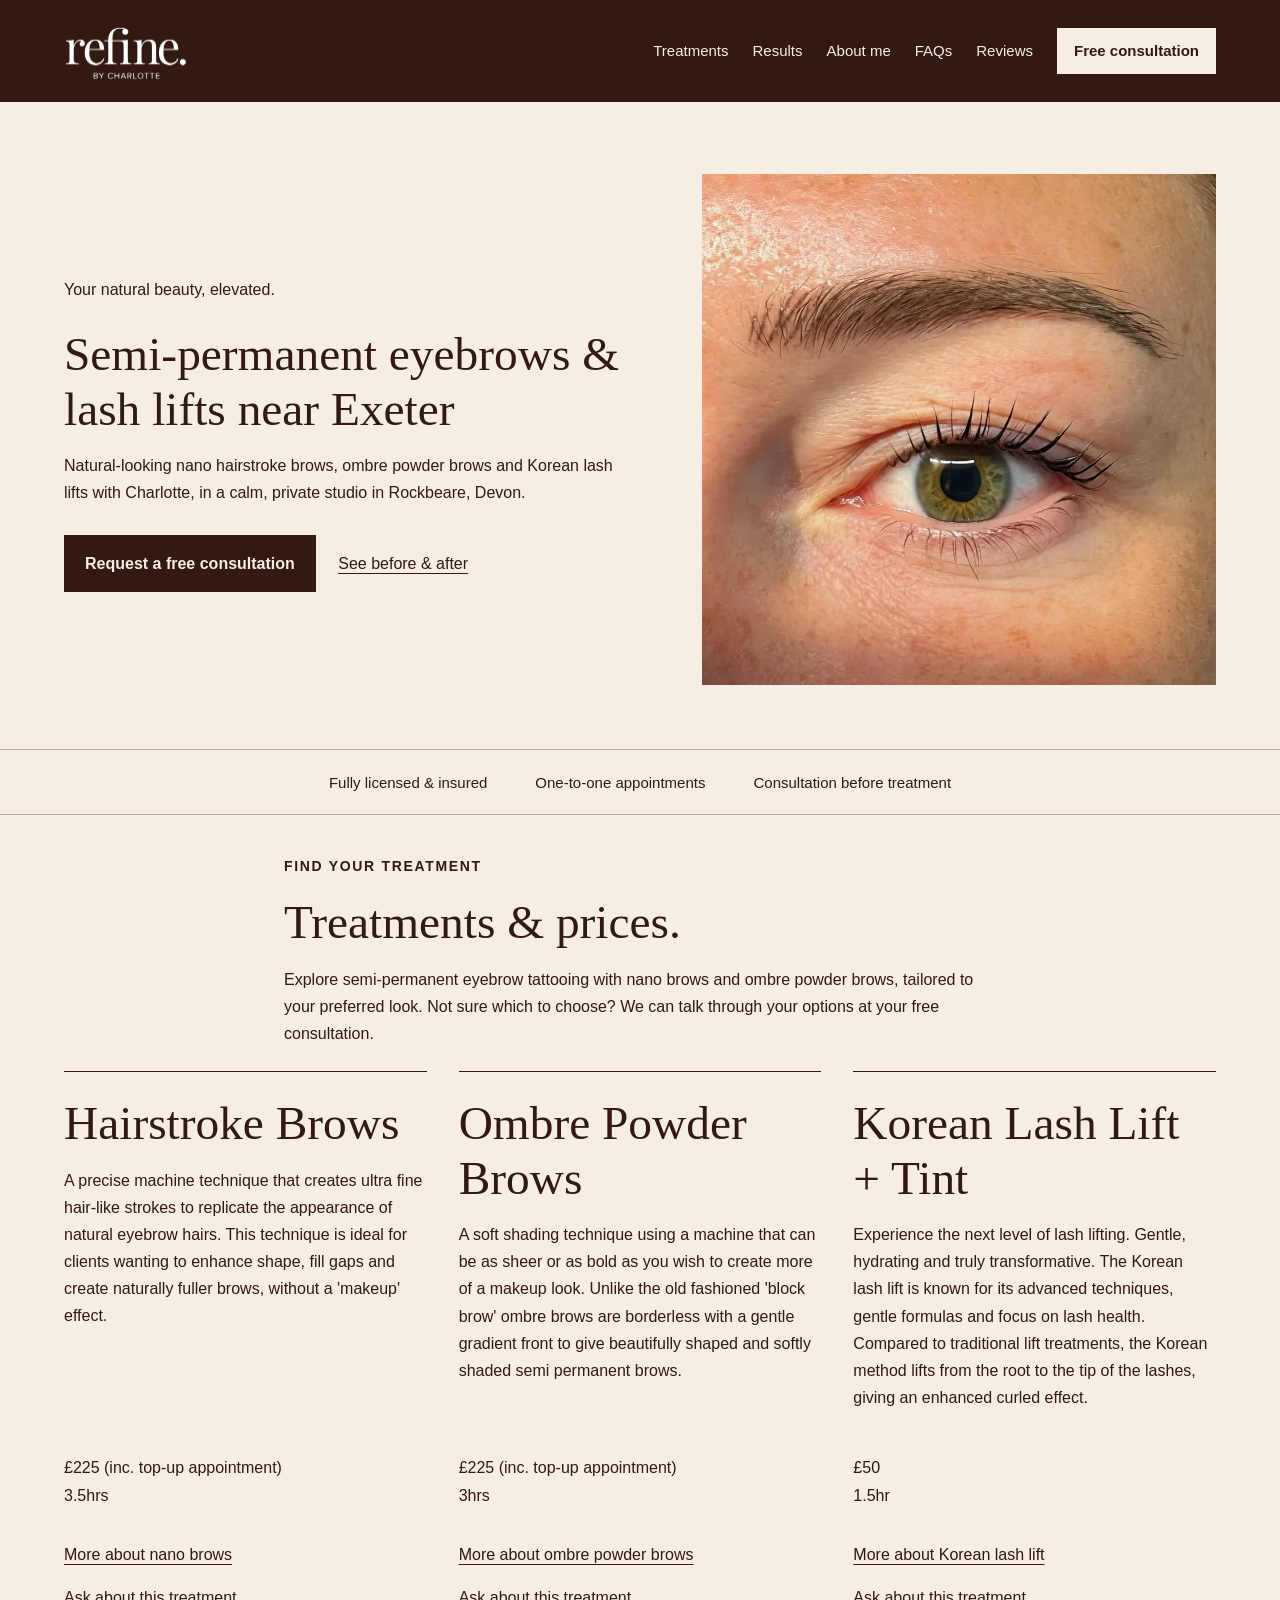
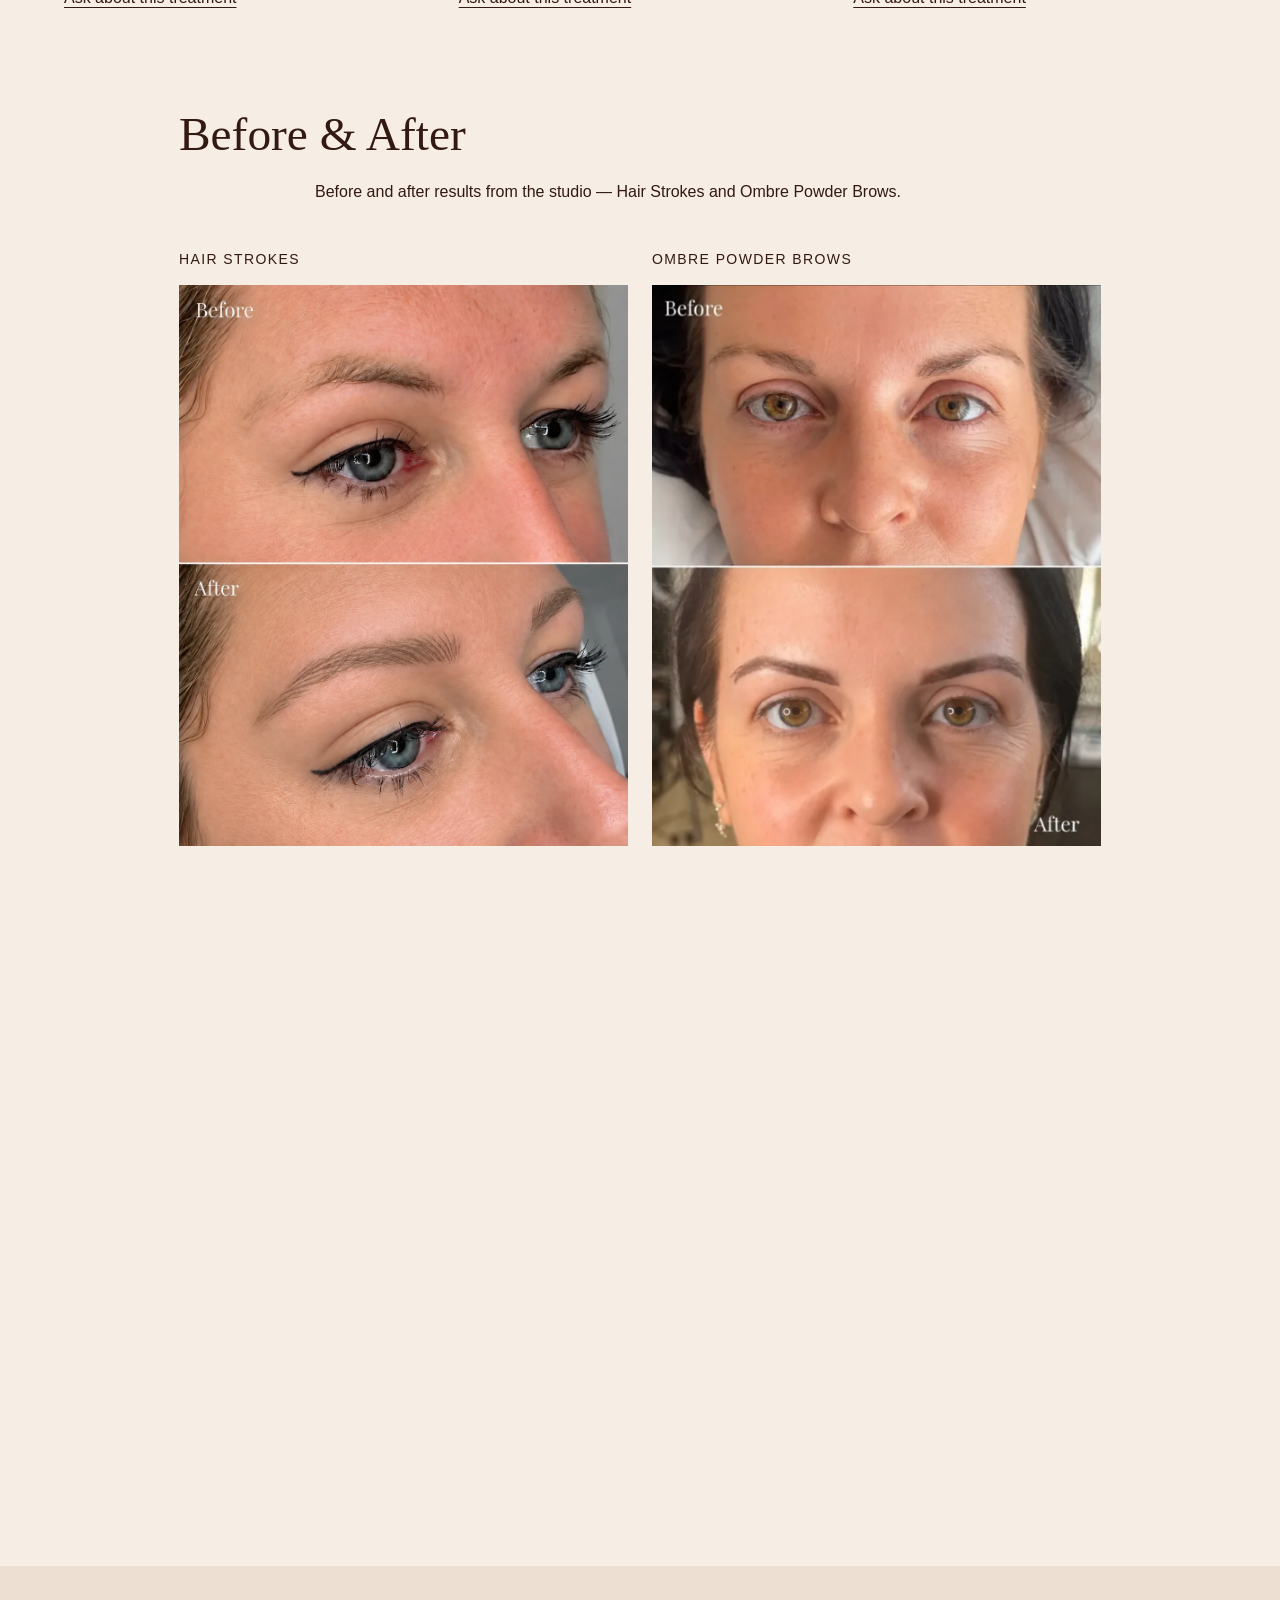
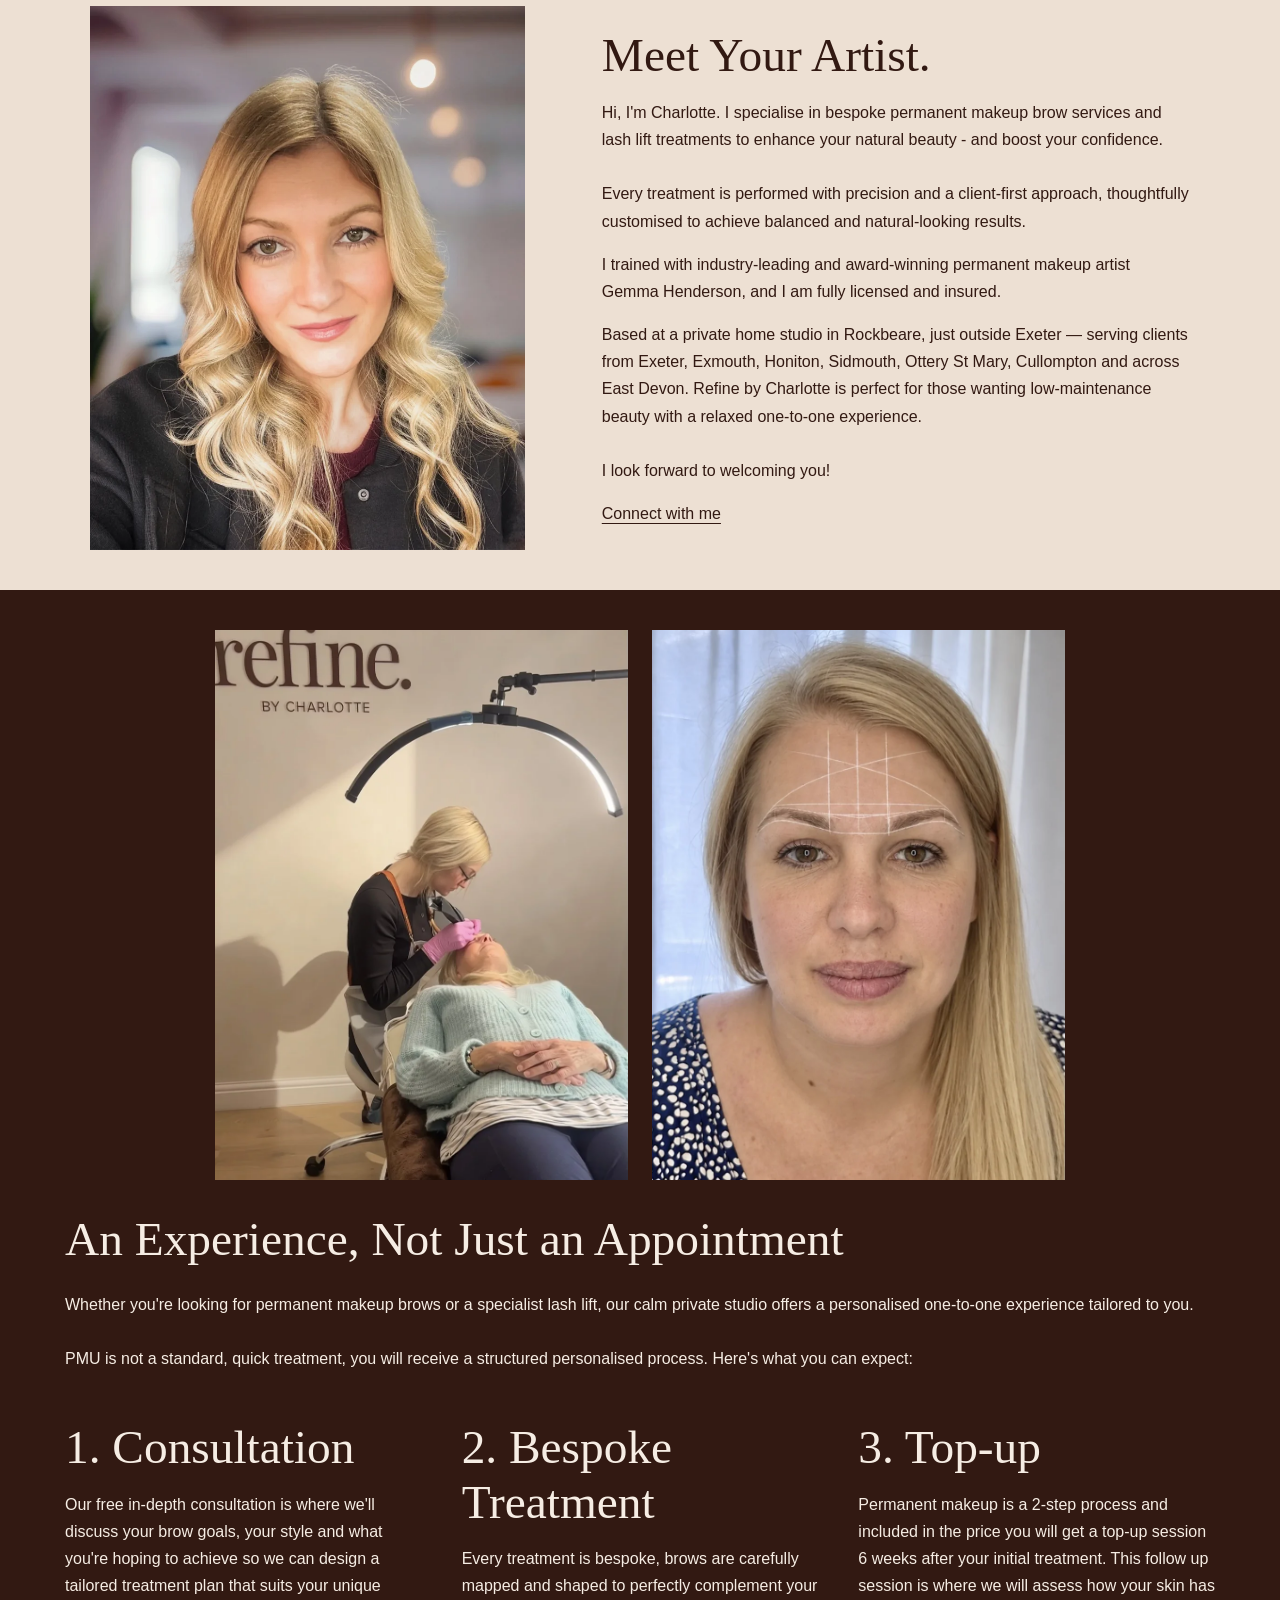
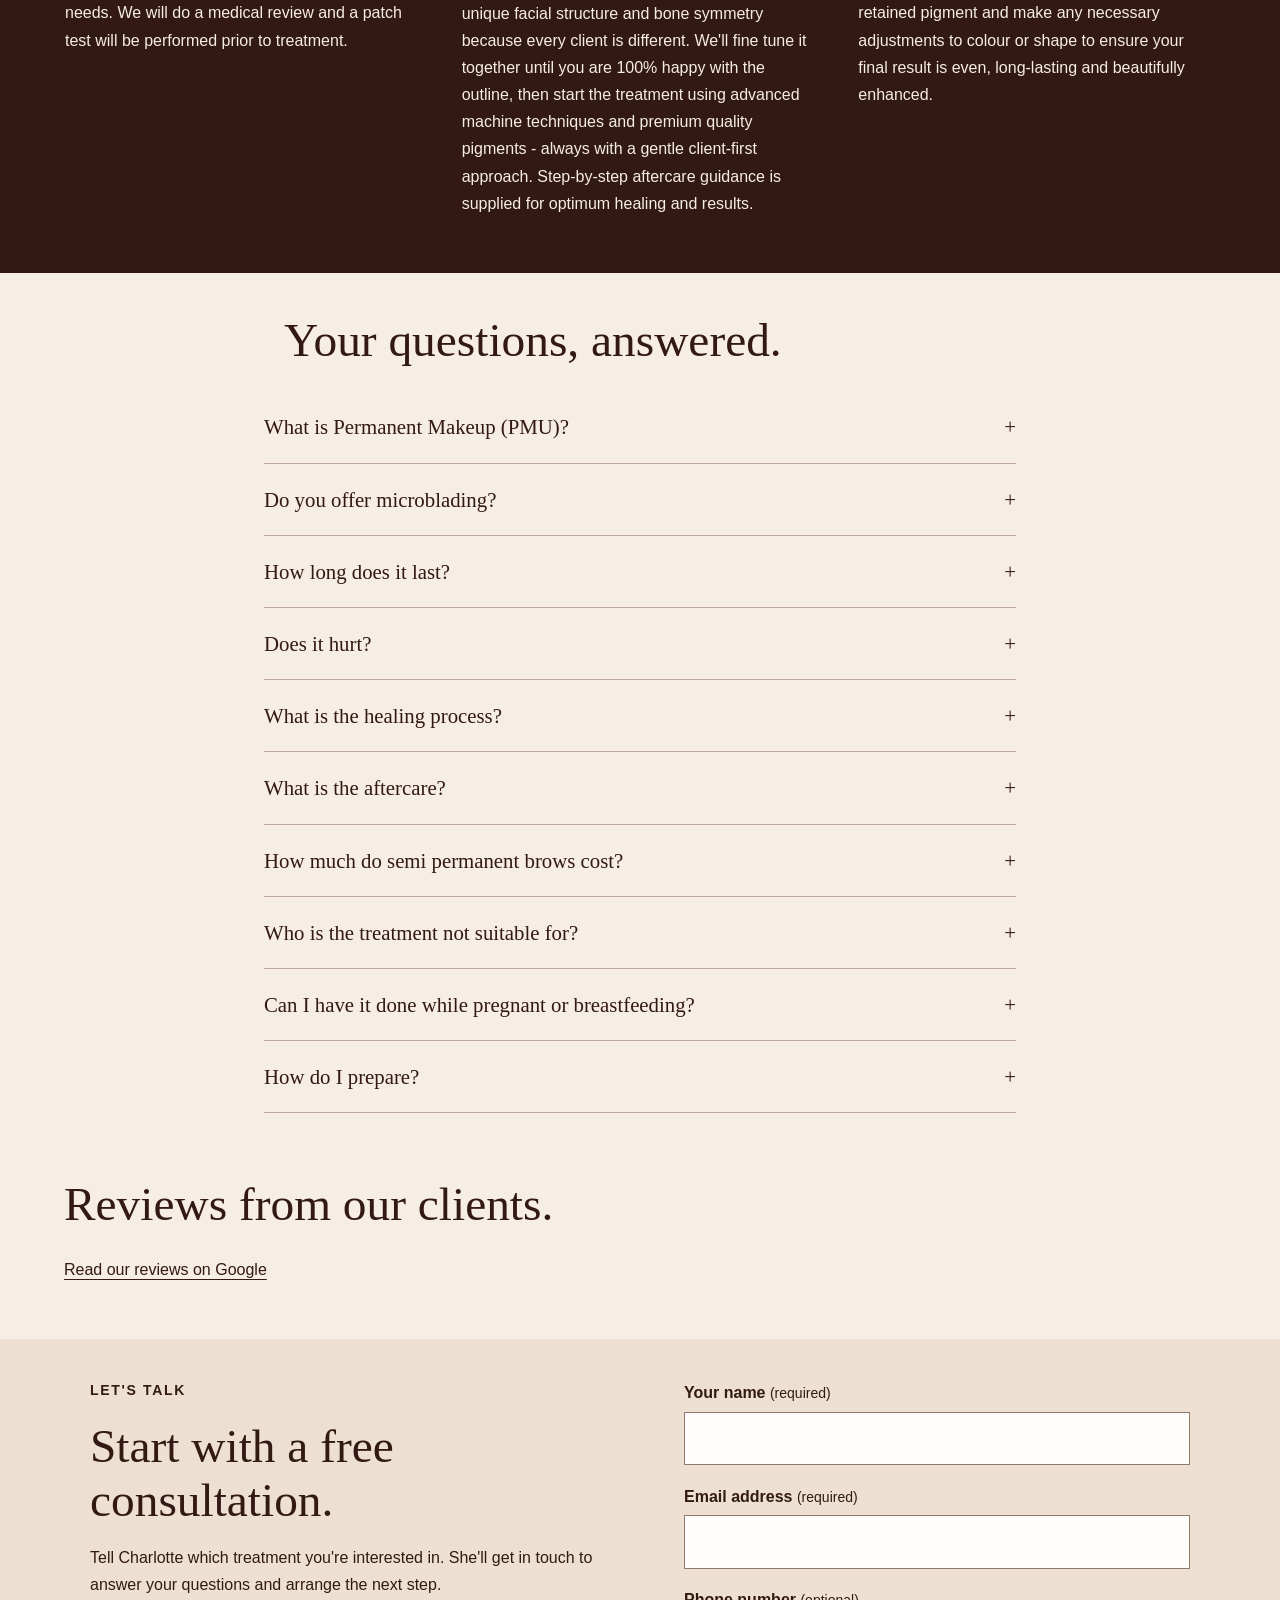
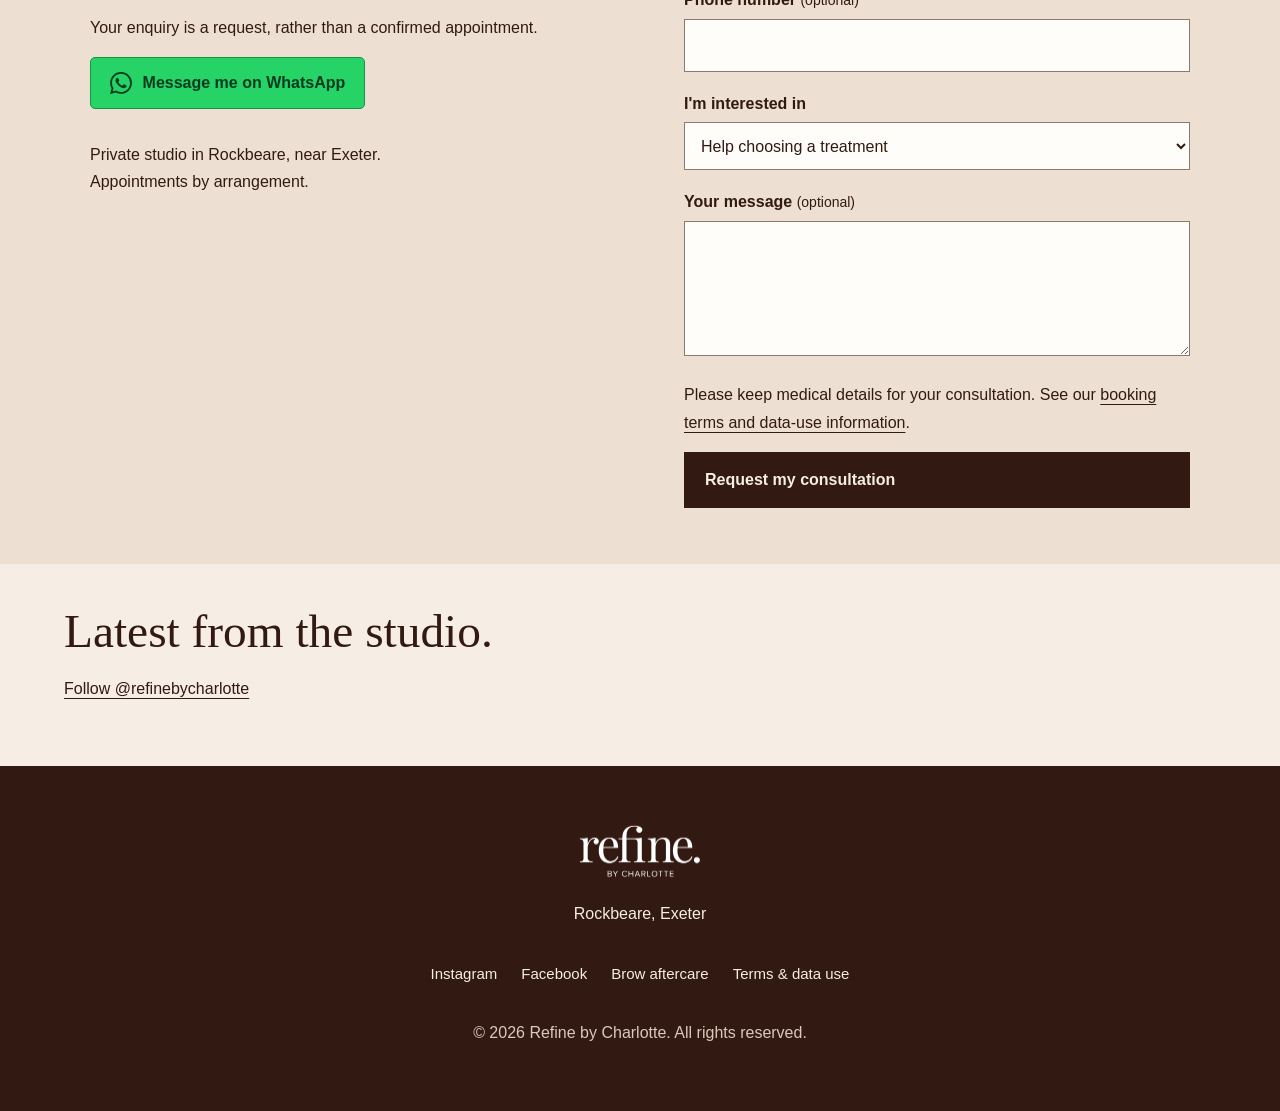
==== commit 52bff392: "Add SEO treatment landing pages for Exeter search terms Eyebrow tattoo, nano brows, ombre powder bro" ====
--- a/index.html
+++ b/index.html
@@ -1,4 +1,4 @@
-<!doctype html><html lang="en-GB"><head><meta charset="utf-8"><meta name="viewport" content="width=device-width,initial-scale=1"><title>Semi-Permanent Eyebrows &amp; Lash Lifts near Exeter | Refine by Charlotte</title><meta name="description" content="Natural-looking nano brows, ombre powder brows and Korean lash lifts with Charlotte in Rockbeare near Exeter. Request a free consultation."><link rel="canonical" href="https://refinebycharlotte.co.uk/"><link rel="icon" href="favicon.svg"><link rel="stylesheet" href="site.css?v=release-sep17-2"><script defer src="tracking.js"></script><script defer src="site.js"></script><script defer src="mobile-media.js"></script><meta property="og:image" content="https://refinebycharlotte.co.uk/before-after-nano-brows.jpg">
+<!doctype html><html lang="en-GB"><head><meta charset="utf-8"><meta name="viewport" content="width=device-width,initial-scale=1"><title>Semi-Permanent Eyebrows &amp; Lash Lifts near Exeter | Refine by Charlotte</title><meta name="description" content="Natural-looking nano brows, ombre powder brows and Korean lash lifts with Charlotte in Rockbeare near Exeter. Request a free consultation."><link rel="canonical" href="https://refinebycharlotte.co.uk/"><link rel="icon" href="favicon.svg"><link rel="stylesheet" href="site.css?v=seo-pages-1"><script defer src="tracking.js"></script><script defer src="site.js"></script><script defer src="contact-navigation.js?v=1"></script><script defer src="mobile-media.js"></script><meta property="og:image" content="https://refinebycharlotte.co.uk/before-after-nano-brows.jpg">
 <meta property="og:title" content="Semi-Permanent Eyebrows &amp; Lash Lifts near Exeter | Refine by Charlotte">
 <meta property="og:description" content="Natural-looking nano brows, ombre powder brows and Korean lash lifts in Rockbeare, near Exeter, Devon. Request a free consultation.">
 <meta property="og:type" content="website">
@@ -147,17 +147,17 @@
   <div class="svc editable">
     <h3>Hairstroke Brows</h3>
     <p>A precise machine technique that creates ultra fine hair-like strokes to replicate the appearance of natural eyebrow hairs. This technique is ideal for clients wanting to enhance shape, fill gaps and create naturally fuller brows, without a 'makeup' effect.</p>
-    <p class="svc-price"><br>£225 (inc. top-up appointment)<br>3.5hrs</p>
+    <p class="svc-price"><br>£225 (inc. top-up appointment)<br>3.5hrs</p><p class="svc-more"><a class="text-link" href="nano-brows-exeter.html">More about nano brows</a></p>
   <a href="#contact" class="text-link">Ask about this treatment</a></div>
   <div class="svc editable">
     <h3>Ombre Powder Brows</h3>
     <p>A soft shading technique using a machine that can be as sheer or as bold as you wish to create more of a makeup look. Unlike the old fashioned 'block brow' ombre brows are borderless with a gentle gradient front to give beautifully shaped and softly shaded semi permanent brows.</p>
-    <p class="svc-price"><br>£225 (inc. top-up appointment)<br>3hrs</p>
+    <p class="svc-price"><br>£225 (inc. top-up appointment)<br>3hrs</p><p class="svc-more"><a class="text-link" href="ombre-powder-brows-exeter.html">More about ombre powder brows</a></p>
   <a href="#contact" class="text-link">Ask about this treatment</a></div>
   <div class="svc editable">
     <h3>Korean Lash Lift + Tint</h3>
     <p>Experience the next level of lash lifting. Gentle, hydrating and truly transformative. The Korean lash lift is known for its advanced techniques, gentle formulas and focus on lash health. Compared to traditional lift treatments, the Korean method lifts from the root to the tip of the lashes, giving an enhanced curled effect.</p>
-    <p class="svc-price"><br>£50<br>1.5hr</p>
+    <p class="svc-price"><br>£50<br>1.5hr</p><p class="svc-more"><a class="text-link" href="korean-lash-lift-exeter.html">More about Korean lash lift</a></p>
   <a href="#contact" class="text-link">Ask about this treatment</a></div>
 </section>
 
@@ -216,7 +216,7 @@
       <h3 class="faq-heading"><button class="faq-q" type="button" aria-expanded="false" aria-controls="answer-3">What is the healing process?</button></h3><div class="faq-a-wrap" id="answer-3" hidden=""><p class="faq-a editable">Initial healing takes 7–14 days, during which the area may look darker, at first then soften up to 30-40% once healed. Your follow-up top-up appointment is at 6 weeks.</p></div>
     </div>
     <div class="faq-item">
-      <h3 class="faq-heading"><button class="faq-q" type="button" aria-expanded="false" aria-controls="answer-4">What is the aftercare?</button></h3><div class="faq-a-wrap" id="answer-4" hidden=""><p class="faq-a editable">Once you have had your initial treatment it takes between 4-6 weeks to heal. You will receive full aftercare instructions for your nano or ombre powder brow treatment which are based on the following.<br><br>Avoid getting the treatment area wet for 2 weeks after your treatment. Keep the area clean and don't apply makeup close to the area for the first few days. Avoid swimming, saunas, jacuzzis, hydroxy acids, and look after your general well being. Avoid sun exposure to the area, (for as long as possible, to avoid fading) don't exercise for 48 hours after your appointment.<br><br>These are all recommendations to ensure you achieve the maximum results from your treatment and to help with the healing process. For a full day-by-day guide, see our <a href="aftercare.html">brow aftercare &amp; healing guide</a>.</p></div>
+      <h3 class="faq-heading"><button class="faq-q" type="button" aria-expanded="false" aria-controls="answer-4">What is the aftercare?</button></h3><div class="faq-a-wrap" id="answer-4" hidden=""><p class="faq-a editable">Once you have had your initial treatment it takes between 4-6 weeks to heal. You will receive full aftercare instructions for your nano or ombre powder brow treatment which are based on the following.<br><br>Avoid getting the treatment area wet for 2 weeks after your treatment. Keep the area clean and don't apply makeup close to the area for the first few days. Avoid swimming, saunas, jacuzzis, hydroxy acids, and look after your general well being. Avoid sun exposure to the area, (for as long as possible, to avoid fading) don't exercise for 48 hours after your appointment.<br><br>These are all recommendations to ensure you achieve the maximum results from your treatment and to help with the healing process. For a full day-by-day guide, see our <a href="eyebrow-tattoo-exeter.html">Eyebrow tattoo Exeter</a><a href="aftercare.html">brow aftercare &amp; healing guide</a>.</p></div>
     </div>
     <div class="faq-item">
       <h3 class="faq-heading"><button class="faq-q" type="button" aria-expanded="false" aria-controls="answer-5">How much do semi permanent brows cost?</button></h3><div class="faq-a-wrap" id="answer-5" hidden=""><p class="faq-a editable">Nano brows and ombre powder brows are both £225, which includes your top-up appointment 6 weeks after the initial treatment. The Korean lash lift + tint is £50. Prices include a full consultation, and there are no hidden extras — the cost of your nano or ombre powder brow treatment covers everything from mapping and colour matching through to your perfecting top-up.</p></div>
@@ -237,4 +237,4 @@
 
 
 <section class="contact" id="contact"><div class="contact-inner"><div class="contact-intro"><p class="eyebrow">Let's talk</p><h2>Start with a free consultation.</h2><p>Tell Charlotte which treatment you're interested in. She'll get in touch to answer your questions and arrange the next step.</p><p>Your enquiry is a request, rather than a confirmed appointment.</p><a class="whatsapp-button" id="waBtn" target="_blank" rel="noopener" href="https://wa.me/447835049704?text=Hi%20Charlotte%2C%20I%27d%20like%20to%20ask%20about%20a%20consultation%20please."><svg width="22" height="22" viewbox="0 0 24 24" fill="currentColor" aria-hidden="true" focusable="false"><path d="M17.472 14.382c-.297-.149-1.758-.867-2.03-.967-.273-.099-.471-.148-.67.15-.197.297-.767.966-.94 1.164-.173.199-.347.223-.644.075-.297-.15-1.255-.463-2.39-1.475-.883-.788-1.48-1.761-1.653-2.059-.173-.297-.018-.458.13-.606.134-.133.298-.347.446-.52.149-.174.198-.298.298-.497.099-.198.05-.371-.025-.52-.075-.149-.669-1.612-.916-2.207-.242-.579-.487-.5-.669-.51-.173-.008-.371-.01-.57-.01-.198 0-.52.074-.792.372-.272.297-1.04 1.016-1.04 2.479 0 1.462 1.065 2.875 1.213 3.074.149.198 2.096 3.2 5.077 4.487.709.306 1.262.489 1.694.625.712.227 1.36.195 1.871.118.571-.085 1.758-.719 2.006-1.413.248-.694.248-1.289.173-1.413-.074-.124-.272-.198-.57-.347m-5.421 7.403h-.004a9.87 9.87 0 01-5.031-1.378l-.361-.214-3.741.982.998-3.648-.235-.374a9.86 9.86 0 01-1.51-5.26c.001-5.45 4.436-9.884 9.888-9.884 2.64 0 5.122 1.03 6.988 2.898a9.825 9.825 0 012.893 6.994c-.003 5.45-4.437 9.884-9.885 9.884m8.413-18.297A11.815 11.815 0 0012.05 0C5.495 0 .16 5.335.157 11.892c0 2.096.547 4.142 1.588 5.945L.057 24l6.305-1.654a11.882 11.882 0 005.683 1.448h.005c6.554 0 11.89-5.335 11.893-11.893a11.821 11.821 0 00-3.48-8.413z"></path></svg><span>Message me on WhatsApp</span></a><p class="small">Private studio in Rockbeare, near Exeter.<br>Appointments by arrangement.</p></div><form action="https://formspree.io/f/xeerpoll" method="POST" id="contactForm"><label for="name">Your name <span>(required)</span></label><input id="name" name="name" autocomplete="name" required maxlength="120"><label for="email">Email address <span>(required)</span></label><input type="email" id="email" name="email" autocomplete="email" required maxlength="254"><label for="phone">Phone number <span>(optional)</span></label><input type="tel" id="phone" name="phone" autocomplete="tel" maxlength="40"><label for="treatment">I'm interested in</label><select id="treatment" name="treatment"><option>Help choosing a treatment</option><option>Nano brows</option><option>Ombre powder brows</option><option>Korean lash lift + tint</option></select><label for="message">Your message <span>(optional)</span></label><textarea id="message" name="message" rows="4" maxlength="3000"></textarea><p class="small">Please keep medical details for your consultation. See our <a href="terms.html">booking terms and data-use information</a>.</p><button class="button" type="submit">Request my consultation</button><p id="form-status" role="status" tabindex="-1"></p></form></div></section><section class="instagram-section" id="instagram" aria-labelledby="instagram-title"><h2 id="instagram-title">Latest from the studio.</h2><p><a href="https://www.instagram.com/refinebycharlotte" target="_blank" rel="noopener">Follow @refinebycharlotte</a></p><div class="sk-instagram-feed" data-embed-id="25714219"></div></section>
-</main><footer><img class="footer-logo" src="assets/image-0.webp" alt="Refine by Charlotte" width="1000" height="563" loading="lazy" decoding="async"><p>Rockbeare, Exeter</p><nav aria-label="Footer navigation"><a href="https://www.instagram.com/refinebycharlotte" target="_blank" rel="noopener">Instagram</a><a href="https://www.facebook.com/share/18ARiKV3Rc/?mibextid=wwXIfr" target="_blank" rel="noopener">Facebook</a><a href="aftercare.html">Brow aftercare</a><a href="terms.html">Terms &amp; data use</a></nav><p class="small">© 2026 Refine by Charlotte. All rights reserved.</p></footer></body></html>+</main><nav class="mobile-cta" aria-label="Quick contact"><a class="mobile-cta-wa" target="_blank" rel="noopener" href="https://wa.me/447835049704?text=Hi%20Charlotte%2C%20I%27d%20like%20to%20ask%20about%20a%20consultation%20please."><svg width="22" height="22" viewbox="0 0 24 24" fill="currentColor" aria-hidden="true" focusable="false"><path d="M17.472 14.382c-.297-.149-1.758-.867-2.03-.967-.273-.099-.471-.148-.67.15-.197.297-.767.966-.94 1.164-.173.199-.347.223-.644.075-.297-.15-1.255-.463-2.39-1.475-.883-.788-1.48-1.761-1.653-2.059-.173-.297-.018-.458.13-.606.134-.133.298-.347.446-.52.149-.174.198-.298.298-.497.099-.198.05-.371-.025-.52-.075-.149-.669-1.612-.916-2.207-.242-.579-.487-.5-.669-.51-.173-.008-.371-.01-.57-.01-.198 0-.52.074-.792.372-.272.297-1.04 1.016-1.04 2.479 0 1.462 1.065 2.875 1.213 3.074.149.198 2.096 3.2 5.077 4.487.709.306 1.262.489 1.694.625.712.227 1.36.195 1.871.118.571-.085 1.758-.719 2.006-1.413.248-.694.248-1.289.173-1.413-.074-.124-.272-.198-.57-.347m-5.421 7.403h-.004a9.87 9.87 0 01-5.031-1.378l-.361-.214-3.741.982.998-3.648-.235-.374a9.86 9.86 0 01-1.51-5.26c.001-5.45 4.436-9.884 9.888-9.884 2.64 0 5.122 1.03 6.988 2.898a9.825 9.825 0 012.893 6.994c-.003 5.45-4.437 9.884-9.885 9.884m8.413-18.297A11.815 11.815 0 0012.05 0C5.495 0 .16 5.335.157 11.892c0 2.096.547 4.142 1.588 5.945L.057 24l6.305-1.654a11.882 11.882 0 005.683 1.448h.005c6.554 0 11.89-5.335 11.893-11.893a11.821 11.821 0 00-3.48-8.413z"></path></svg><span>WhatsApp</span></a><a class="mobile-cta-consult" href="#contact">Free consultation</a></nav><footer><img class="footer-logo" src="assets/image-0.webp" alt="Refine by Charlotte" width="1000" height="563" loading="lazy" decoding="async"><p>Rockbeare, Exeter</p><nav aria-label="Footer navigation"><a href="https://www.instagram.com/refinebycharlotte" target="_blank" rel="noopener">Instagram</a><a href="https://www.facebook.com/share/18ARiKV3Rc/?mibextid=wwXIfr" target="_blank" rel="noopener">Facebook</a><a href="aftercare.html">Brow aftercare</a><a href="terms.html">Terms &amp; data use</a></nav><p class="small">© 2026 Refine by Charlotte. All rights reserved.</p></footer></body></html>
--- a/site.css
+++ b/site.css
@@ -99,3 +99,8 @@
 .faq-heading{font-size:1.3rem}footer,footer p{text-align:center}footer nav{justify-content:center}.footer-logo{margin-left:auto;margin-right:auto}
 
 footer p.small{width:100%;text-align:center;margin-left:auto;margin-right:auto}
+
+.mobile-cta{display:none}@media(max-width:800px){.mobile-cta{display:grid;grid-template-columns:1fr 1fr;gap:.5rem;position:fixed;left:0;right:0;bottom:0;z-index:50;padding:.6rem .75rem calc(.6rem + env(safe-area-inset-bottom));background:var(--cream);border-top:1px solid var(--line);box-shadow:0 -4px 14px rgba(50,25,18,.12);transition:transform .25s ease}.mobile-cta.is-hidden{transform:translateY(110%)}.mobile-cta a{display:flex;align-items:center;justify-content:center;gap:.45rem;min-height:48px;font-weight:700;text-decoration:none;border-radius:5px;font-size:1rem}.mobile-cta-wa{background:#25d366;color:#073b20;border:1px solid #159447}.mobile-cta-wa svg{width:20px;height:20px;flex:0 0 20px}.mobile-cta-consult{background:var(--dark);color:var(--cream);border:1px solid var(--dark)}body{padding-bottom:calc(72px + env(safe-area-inset-bottom))}}
+
+.breadcrumb{max-width:1440px;margin:0 auto;padding:1.25rem 5% 0;font-size:.875rem;color:var(--muted)}.page-hero{padding-top:2rem}.page-hero-img img{width:100%;max-height:540px;object-fit:cover;border:7px solid var(--white)}.price-line{font-size:1.0625rem;margin:1rem 0 0}.page-copy{max-width:800px;margin:0 auto;padding:3.5rem 1.5rem 0}.page-copy h2{margin-bottom:1.25rem}.steps{padding-left:1.25rem}.steps li{margin-bottom:.9rem}.related-links{padding-left:1.25rem}.related-links li{margin:.35rem 0}.related{padding-bottom:3.5rem}.gallery-grid.single{grid-template-columns:1fr;max-width:420px}.svc-more{margin:.5rem 0 0}@media(max-width:800px){.breadcrumb{padding:1rem 1.5rem 0}.page-hero{padding-top:1rem}.page-hero-img img{max-height:380px}.page-copy{padding-top:2.5rem}}
+.page-hero .hero-copy>h1{order:0}.page-hero>.page-hero-img{order:1;margin-bottom:1.25rem}@media(max-width:800px){.page-hero-img img{max-height:260px}}
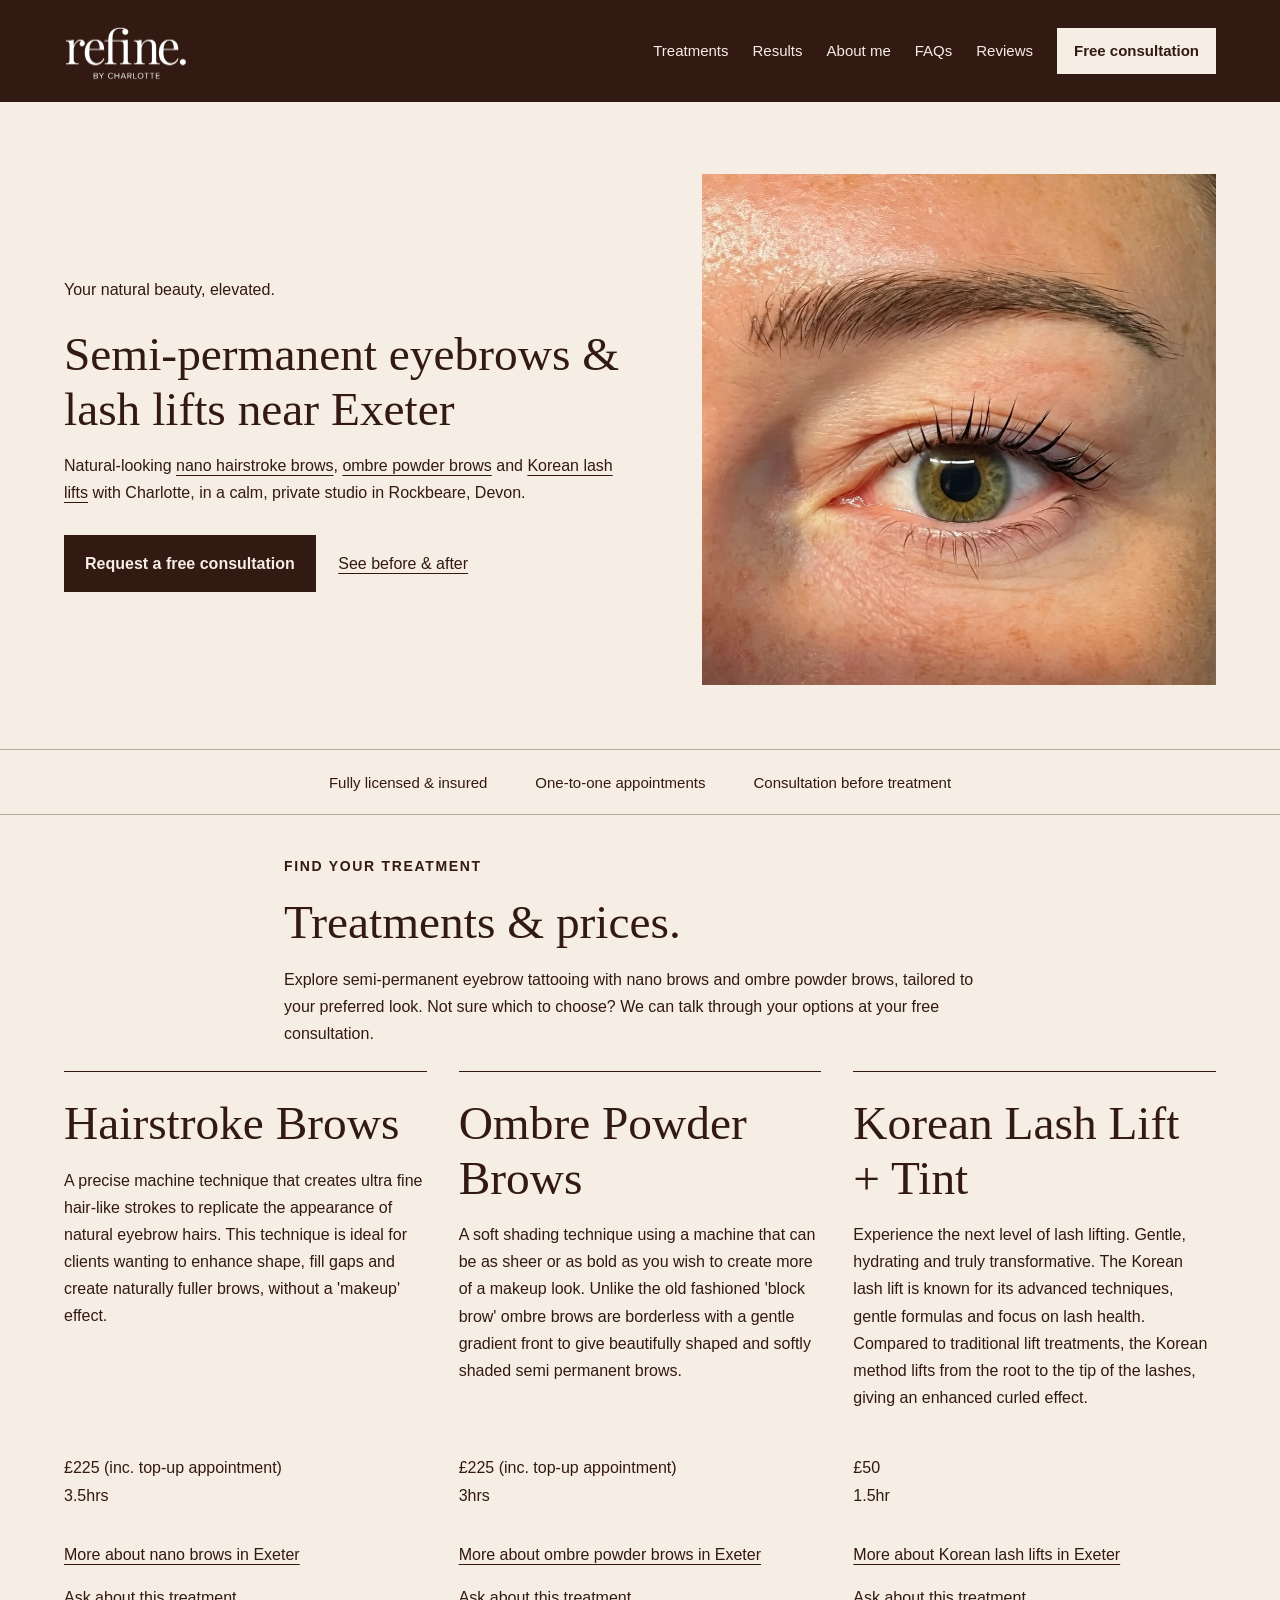
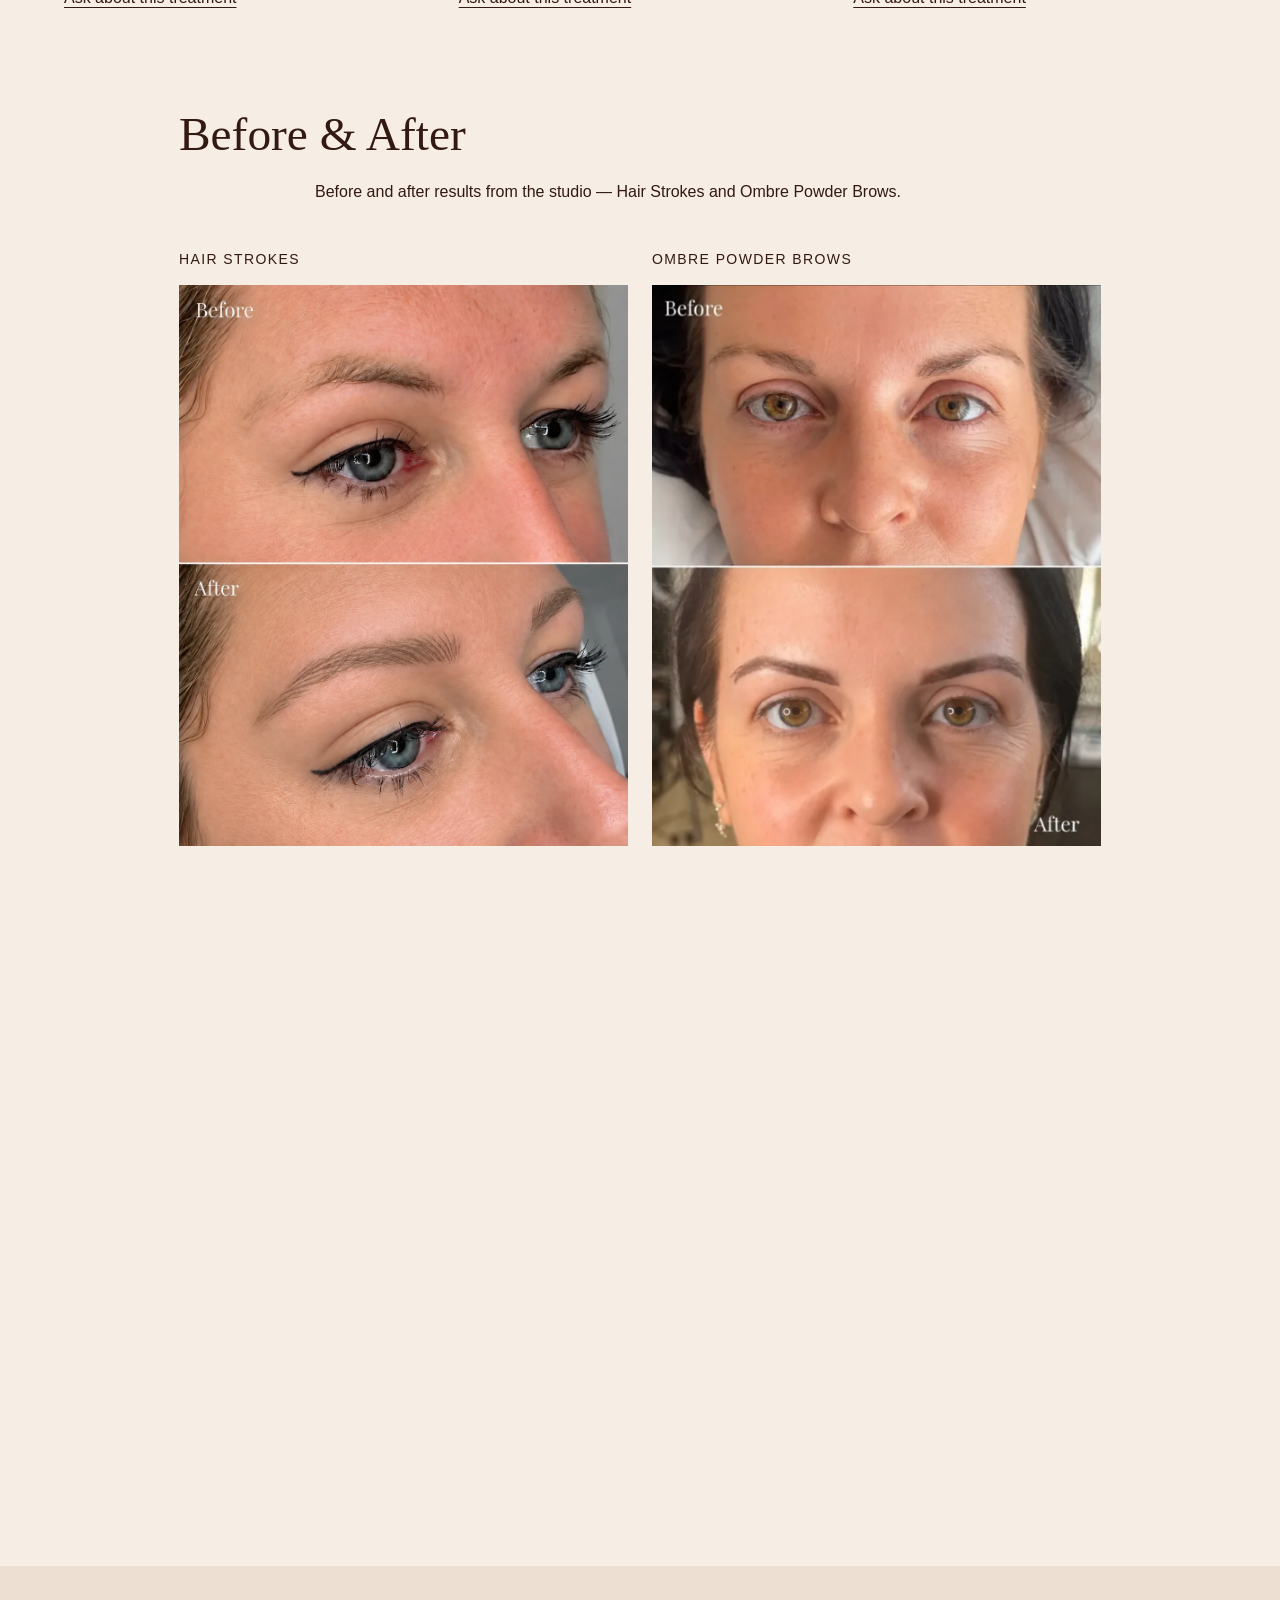
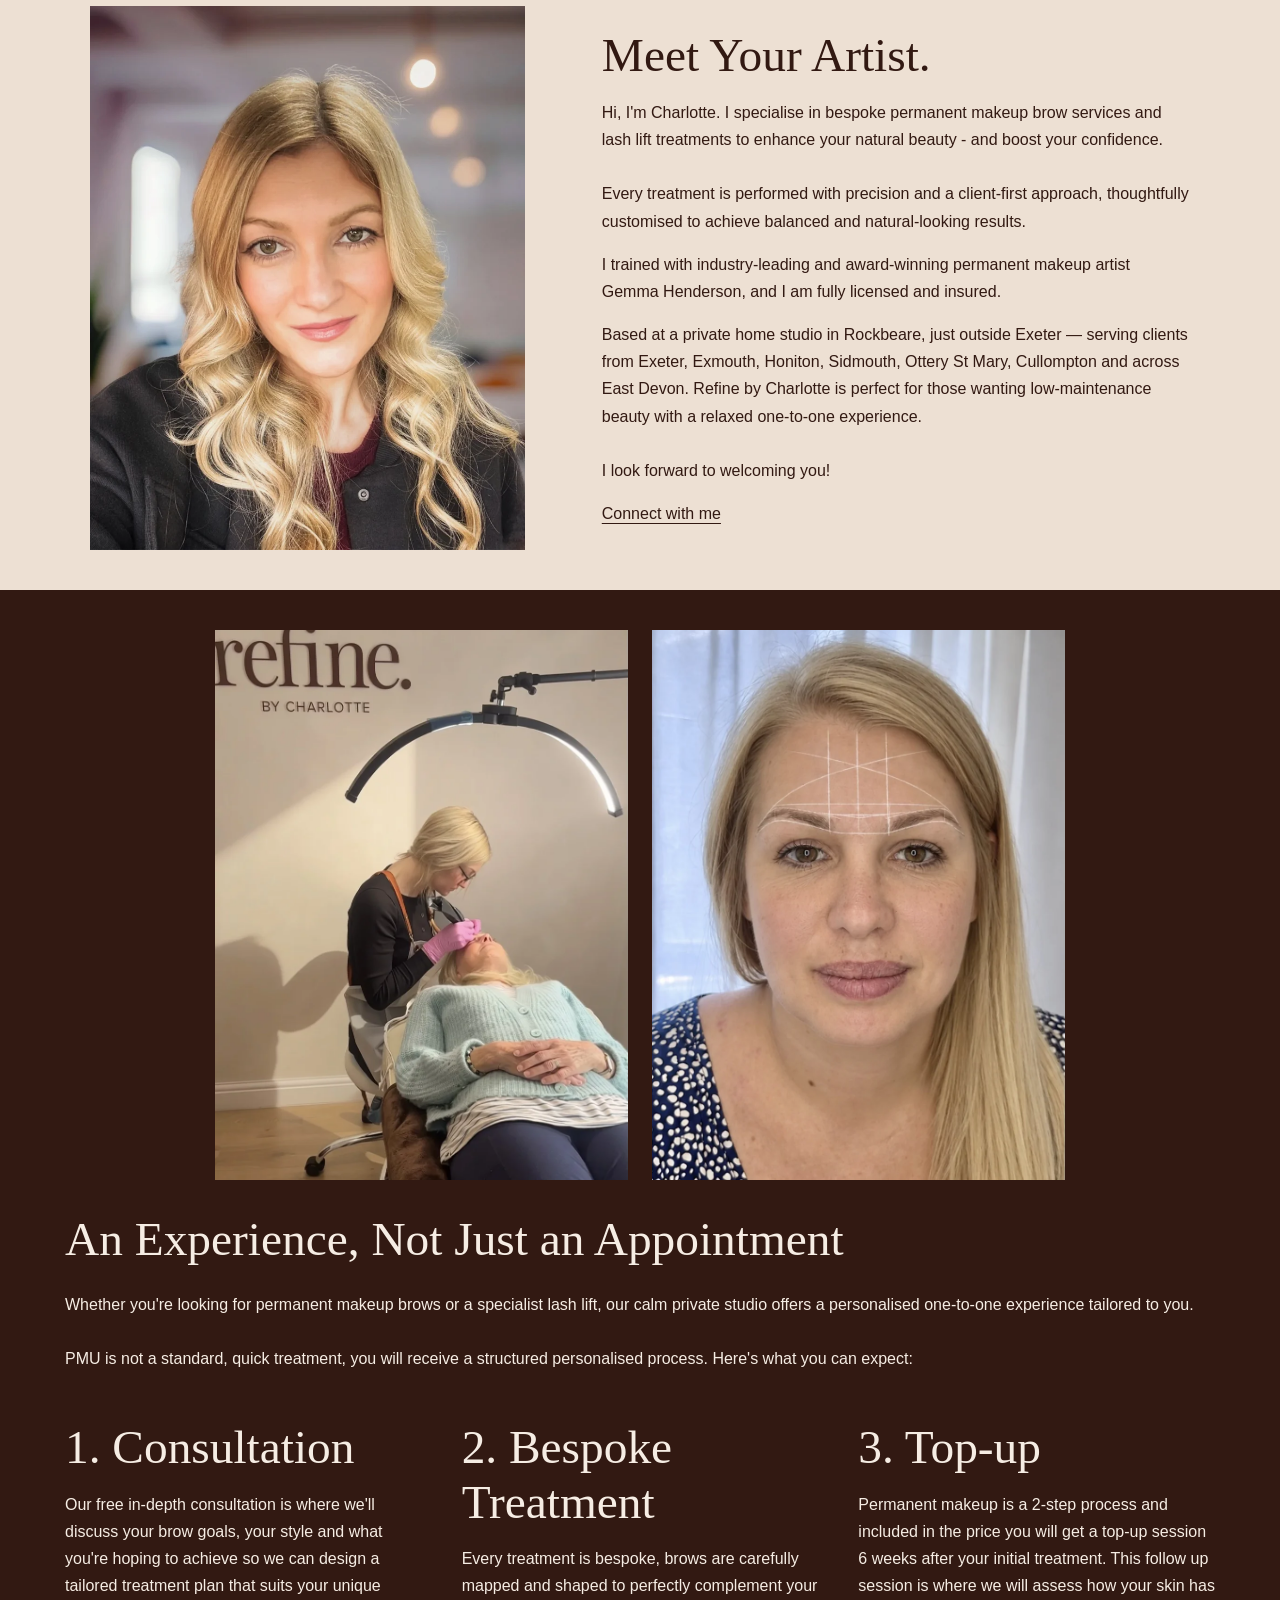
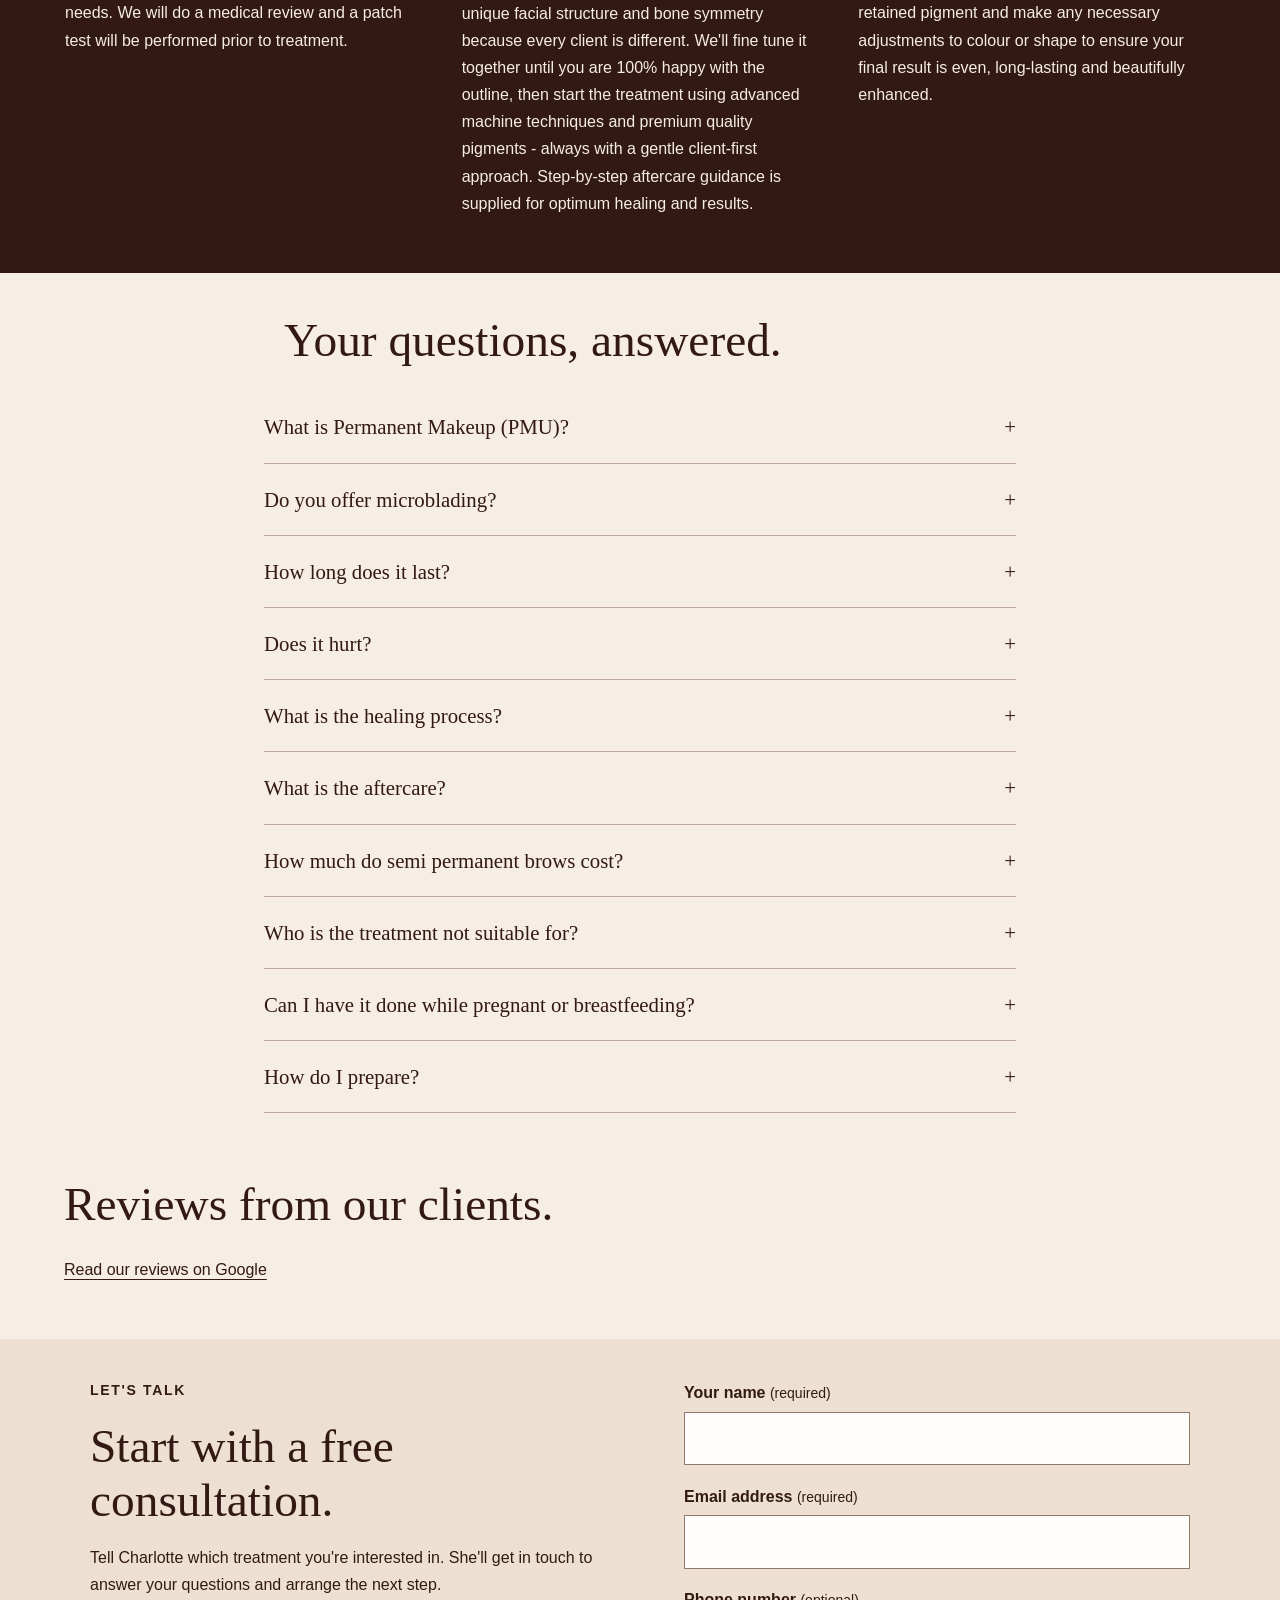
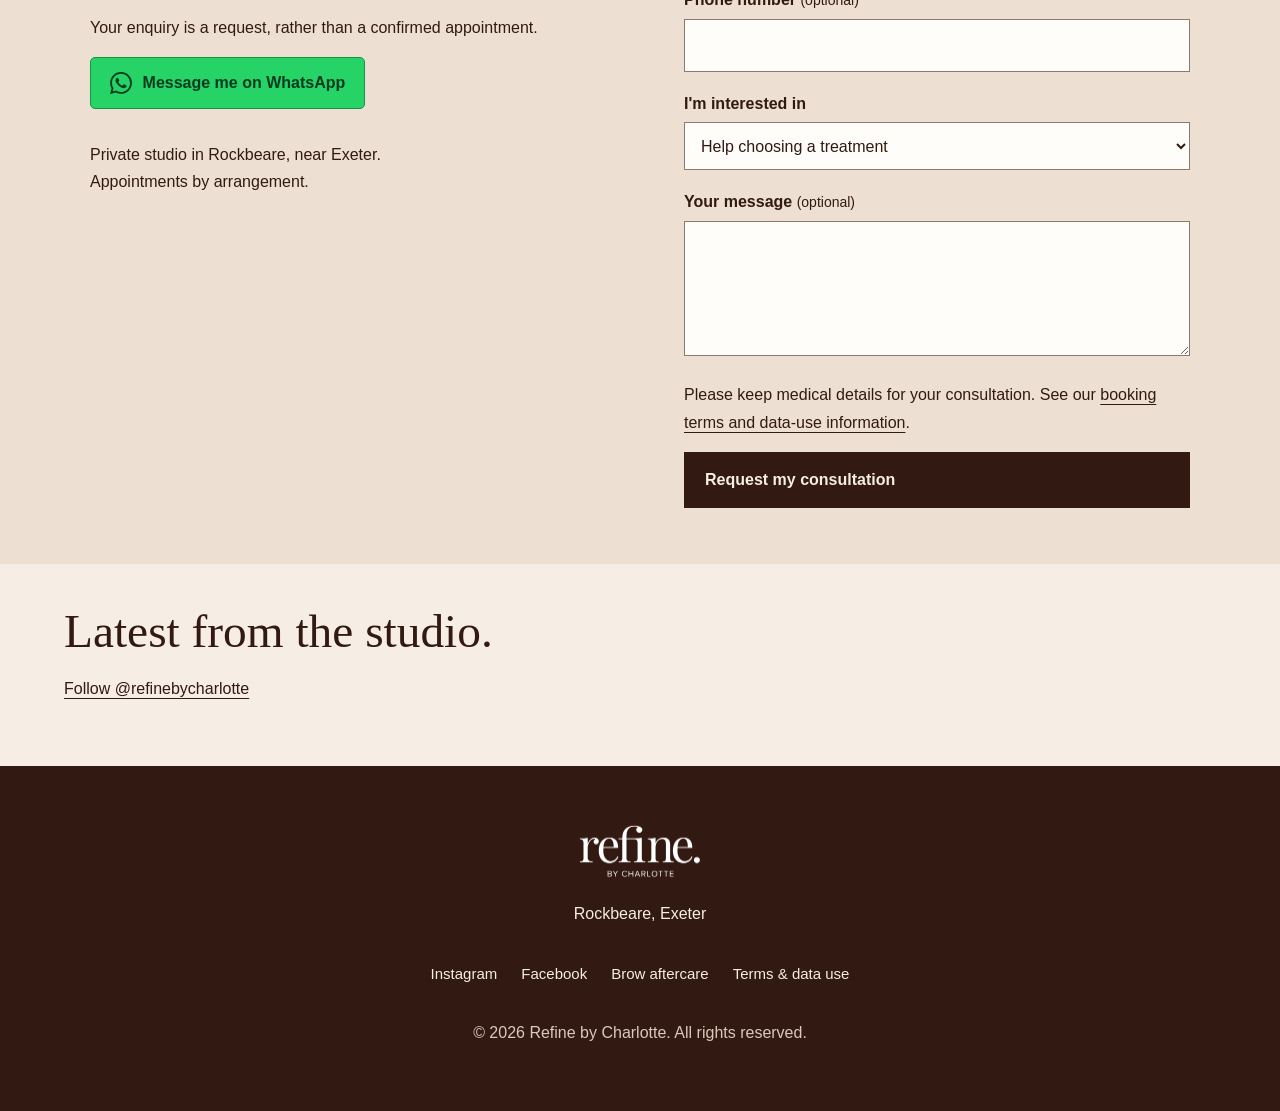
==== commit c08faa53: "Strengthen nano brows page and homepage internal links Adds nano vs ombre vs microblading comparison" ====
--- a/index.html
+++ b/index.html
@@ -1,4 +1,4 @@
-<!doctype html><html lang="en-GB"><head><meta charset="utf-8"><meta name="viewport" content="width=device-width,initial-scale=1"><title>Semi-Permanent Eyebrows &amp; Lash Lifts near Exeter | Refine by Charlotte</title><meta name="description" content="Natural-looking nano brows, ombre powder brows and Korean lash lifts with Charlotte in Rockbeare near Exeter. Request a free consultation."><link rel="canonical" href="https://refinebycharlotte.co.uk/"><link rel="icon" href="favicon.svg"><link rel="stylesheet" href="site.css?v=seo-pages-1"><script defer src="tracking.js"></script><script defer src="site.js"></script><script defer src="contact-navigation.js?v=1"></script><script defer src="mobile-media.js"></script><meta property="og:image" content="https://refinebycharlotte.co.uk/before-after-nano-brows.jpg">
+<!doctype html><html lang="en-GB"><head><meta charset="utf-8"><meta name="viewport" content="width=device-width,initial-scale=1"><title>Semi-Permanent Eyebrows &amp; Lash Lifts near Exeter | Refine by Charlotte</title><meta name="description" content="Natural-looking nano brows, ombre powder brows and Korean lash lifts with Charlotte in Rockbeare near Exeter. Request a free consultation."><link rel="canonical" href="https://refinebycharlotte.co.uk/"><link rel="icon" href="favicon.svg"><link rel="stylesheet" href="site.css?v=seo-pages-2"><script defer src="tracking.js"></script><script defer src="site.js"></script><script defer src="contact-navigation.js?v=1"></script><script defer src="mobile-media.js"></script><meta property="og:image" content="https://refinebycharlotte.co.uk/before-after-nano-brows.jpg">
 <meta property="og:title" content="Semi-Permanent Eyebrows &amp; Lash Lifts near Exeter | Refine by Charlotte">
 <meta property="og:description" content="Natural-looking nano brows, ombre powder brows and Korean lash lifts in Rockbeare, near Exeter, Devon. Request a free consultation.">
 <meta property="og:type" content="website">
@@ -143,21 +143,21 @@
   ]
 }</script>
 <script defer src="reviews-layout.js"></script></head><body><a class="skip" href="#main">Skip to content</a><header><a class="brand" href="index.html" aria-label="Refine by Charlotte home"><img id="logoImg" src="assets/image-0.webp" alt="Refine by Charlotte" width="1000" height="563" loading="eager" decoding="async">
-    </a><nav aria-label="Main navigation"><a href="#treatments">Treatments</a><a href="#results">Results</a><a href="#about">About me</a><a href="#faqs">FAQs</a><a href="#google-reviews">Reviews</a><a class="nav-cta" href="#contact">Free consultation</a></nav></header><main id="main"><section class="hero"><div class="hero-copy"><p class="brand-line">Your natural beauty, elevated.</p><h1>Semi-permanent eyebrows &amp; lash lifts near Exeter</h1><p class="intro">Natural-looking nano hairstroke brows, ombre powder brows and Korean lash lifts with Charlotte, in a calm, private studio in Rockbeare, Devon.</p><div class="actions"><a class="button" href="#contact">Request a free consultation</a><a class="text-link" href="#results">See before &amp; after</a></div></div><div class="hero-photos hero-single"><img src="assets/brow-hero-clean.webp" alt="Close-up of brow and lash treatment results" width="1000" height="1000" loading="eager" decoding="async" fetchpriority="high"></div></section><div class="trust"><span>Fully licensed &amp; insured</span><span>One-to-one appointments</span><span>Consultation before treatment</span></div><div class="section-heading treatments-heading"><p class="eyebrow">Find your treatment</p><h2 id="treatments-title">Treatments &amp; prices.</h2><p>Explore semi-permanent eyebrow tattooing with nano brows and ombre powder brows, tailored to your preferred look. Not sure which to choose? We can talk through your options at your free consultation.</p></div><section class="services fade-in visible" id="treatments" aria-labelledby="treatments-title">
+    </a><nav aria-label="Main navigation"><a href="#treatments">Treatments</a><a href="#results">Results</a><a href="#about">About me</a><a href="#faqs">FAQs</a><a href="#google-reviews">Reviews</a><a class="nav-cta" href="#contact">Free consultation</a></nav></header><main id="main"><section class="hero"><div class="hero-copy"><p class="brand-line">Your natural beauty, elevated.</p><h1>Semi-permanent eyebrows &amp; lash lifts near Exeter</h1><p class="intro">Natural-looking <a href="nano-brows-exeter.html">nano hairstroke brows</a>, <a href="ombre-powder-brows-exeter.html">ombre powder brows</a> and <a href="korean-lash-lift-exeter.html">Korean lash lifts</a> with Charlotte, in a calm, private studio in Rockbeare, Devon.</p><div class="actions"><a class="button" href="#contact">Request a free consultation</a><a class="text-link" href="#results">See before &amp; after</a></div></div><div class="hero-photos hero-single"><img src="assets/brow-hero-clean.webp" alt="Close-up of brow and lash treatment results" width="1000" height="1000" loading="eager" decoding="async" fetchpriority="high"></div></section><div class="trust"><span>Fully licensed &amp; insured</span><span>One-to-one appointments</span><span>Consultation before treatment</span></div><div class="section-heading treatments-heading"><p class="eyebrow">Find your treatment</p><h2 id="treatments-title">Treatments &amp; prices.</h2><p>Explore semi-permanent eyebrow tattooing with nano brows and ombre powder brows, tailored to your preferred look. Not sure which to choose? We can talk through your options at your free consultation.</p></div><section class="services fade-in visible" id="treatments" aria-labelledby="treatments-title">
   <div class="svc editable">
     <h3>Hairstroke Brows</h3>
     <p>A precise machine technique that creates ultra fine hair-like strokes to replicate the appearance of natural eyebrow hairs. This technique is ideal for clients wanting to enhance shape, fill gaps and create naturally fuller brows, without a 'makeup' effect.</p>
-    <p class="svc-price"><br>£225 (inc. top-up appointment)<br>3.5hrs</p><p class="svc-more"><a class="text-link" href="nano-brows-exeter.html">More about nano brows</a></p>
+    <p class="svc-price"><br>£225 (inc. top-up appointment)<br>3.5hrs</p><p class="svc-more"><a class="text-link" href="nano-brows-exeter.html">More about nano brows in Exeter</a></p>
   <a href="#contact" class="text-link">Ask about this treatment</a></div>
   <div class="svc editable">
     <h3>Ombre Powder Brows</h3>
     <p>A soft shading technique using a machine that can be as sheer or as bold as you wish to create more of a makeup look. Unlike the old fashioned 'block brow' ombre brows are borderless with a gentle gradient front to give beautifully shaped and softly shaded semi permanent brows.</p>
-    <p class="svc-price"><br>£225 (inc. top-up appointment)<br>3hrs</p><p class="svc-more"><a class="text-link" href="ombre-powder-brows-exeter.html">More about ombre powder brows</a></p>
+    <p class="svc-price"><br>£225 (inc. top-up appointment)<br>3hrs</p><p class="svc-more"><a class="text-link" href="ombre-powder-brows-exeter.html">More about ombre powder brows in Exeter</a></p>
   <a href="#contact" class="text-link">Ask about this treatment</a></div>
   <div class="svc editable">
     <h3>Korean Lash Lift + Tint</h3>
     <p>Experience the next level of lash lifting. Gentle, hydrating and truly transformative. The Korean lash lift is known for its advanced techniques, gentle formulas and focus on lash health. Compared to traditional lift treatments, the Korean method lifts from the root to the tip of the lashes, giving an enhanced curled effect.</p>
-    <p class="svc-price"><br>£50<br>1.5hr</p><p class="svc-more"><a class="text-link" href="korean-lash-lift-exeter.html">More about Korean lash lift</a></p>
+    <p class="svc-price"><br>£50<br>1.5hr</p><p class="svc-more"><a class="text-link" href="korean-lash-lift-exeter.html">More about Korean lash lifts in Exeter</a></p>
   <a href="#contact" class="text-link">Ask about this treatment</a></div>
 </section>
 
--- a/site.css
+++ b/site.css
@@ -104,3 +104,5 @@
 
 .breadcrumb{max-width:1440px;margin:0 auto;padding:1.25rem 5% 0;font-size:.875rem;color:var(--muted)}.page-hero{padding-top:2rem}.page-hero-img img{width:100%;max-height:540px;object-fit:cover;border:7px solid var(--white)}.price-line{font-size:1.0625rem;margin:1rem 0 0}.page-copy{max-width:800px;margin:0 auto;padding:3.5rem 1.5rem 0}.page-copy h2{margin-bottom:1.25rem}.steps{padding-left:1.25rem}.steps li{margin-bottom:.9rem}.related-links{padding-left:1.25rem}.related-links li{margin:.35rem 0}.related{padding-bottom:3.5rem}.gallery-grid.single{grid-template-columns:1fr;max-width:420px}.svc-more{margin:.5rem 0 0}@media(max-width:800px){.breadcrumb{padding:1rem 1.5rem 0}.page-hero{padding-top:1rem}.page-hero-img img{max-height:380px}.page-copy{padding-top:2.5rem}}
 .page-hero .hero-copy>h1{order:0}.page-hero>.page-hero-img{order:1;margin-bottom:1.25rem}@media(max-width:800px){.page-hero-img img{max-height:260px}}
+.table-wrap{overflow-x:auto;margin:0 0 1.25rem}.compare{width:100%;border-collapse:collapse;font-size:.9375rem;min-width:520px}.compare th,.compare td{border-bottom:1px solid var(--line);padding:.7rem .6rem;text-align:left;vertical-align:top}.compare thead th{font-family:Georgia,serif;font-weight:400;font-size:1.05rem}.compare tbody th{font-weight:600;white-space:nowrap}
+@media(max-width:600px){.compare{min-width:0}.compare thead{display:none}.compare,.compare tbody,.compare tr,.compare th,.compare td{display:block;width:100%}.compare tr{border:1px solid var(--line);background:var(--white);padding:.4rem .9rem;margin-bottom:.9rem}.compare tbody th{border:0;padding:.5rem 0 .2rem;font-family:Georgia,serif;font-size:1.15rem;font-weight:400}.compare td{border:0;border-top:1px solid var(--line);padding:.5rem 0}.compare td:before{content:attr(data-label);display:block;font-size:.8125rem;font-weight:600;text-transform:uppercase;letter-spacing:.06em;color:var(--muted)}}
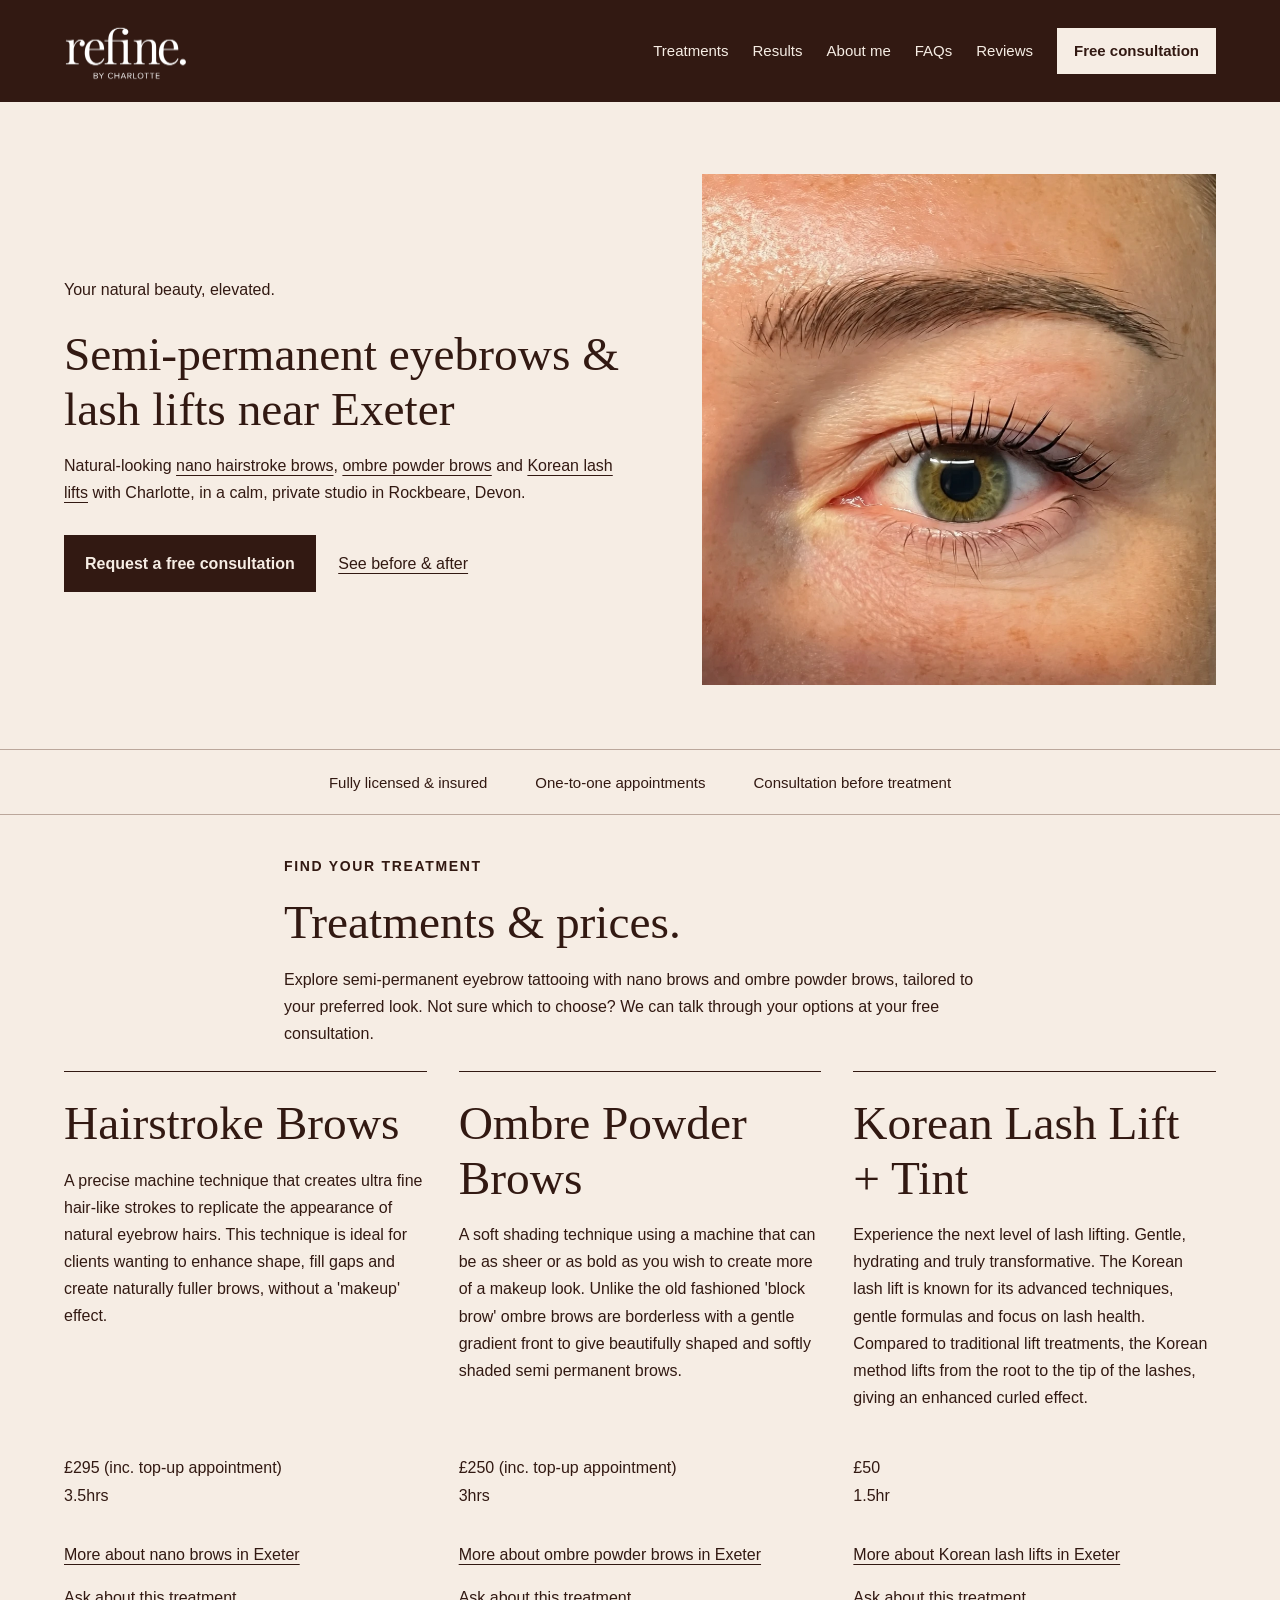
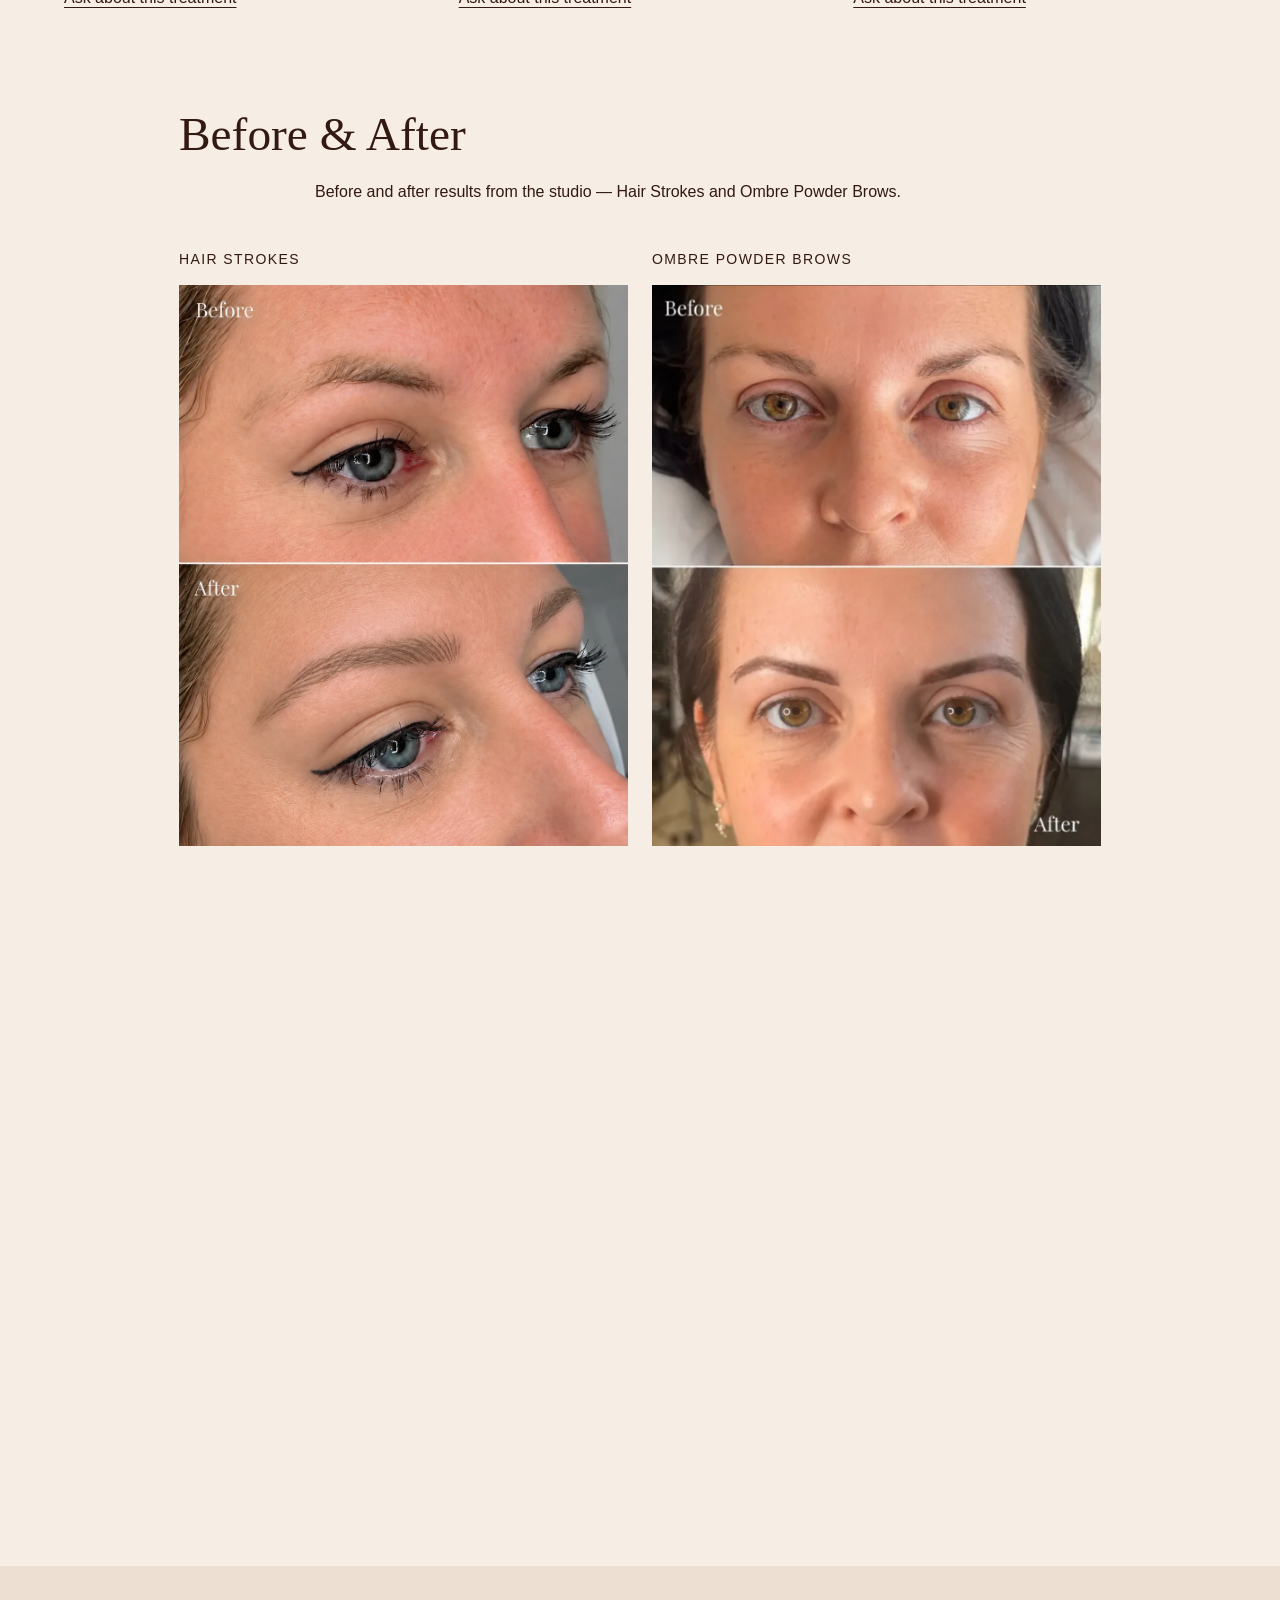
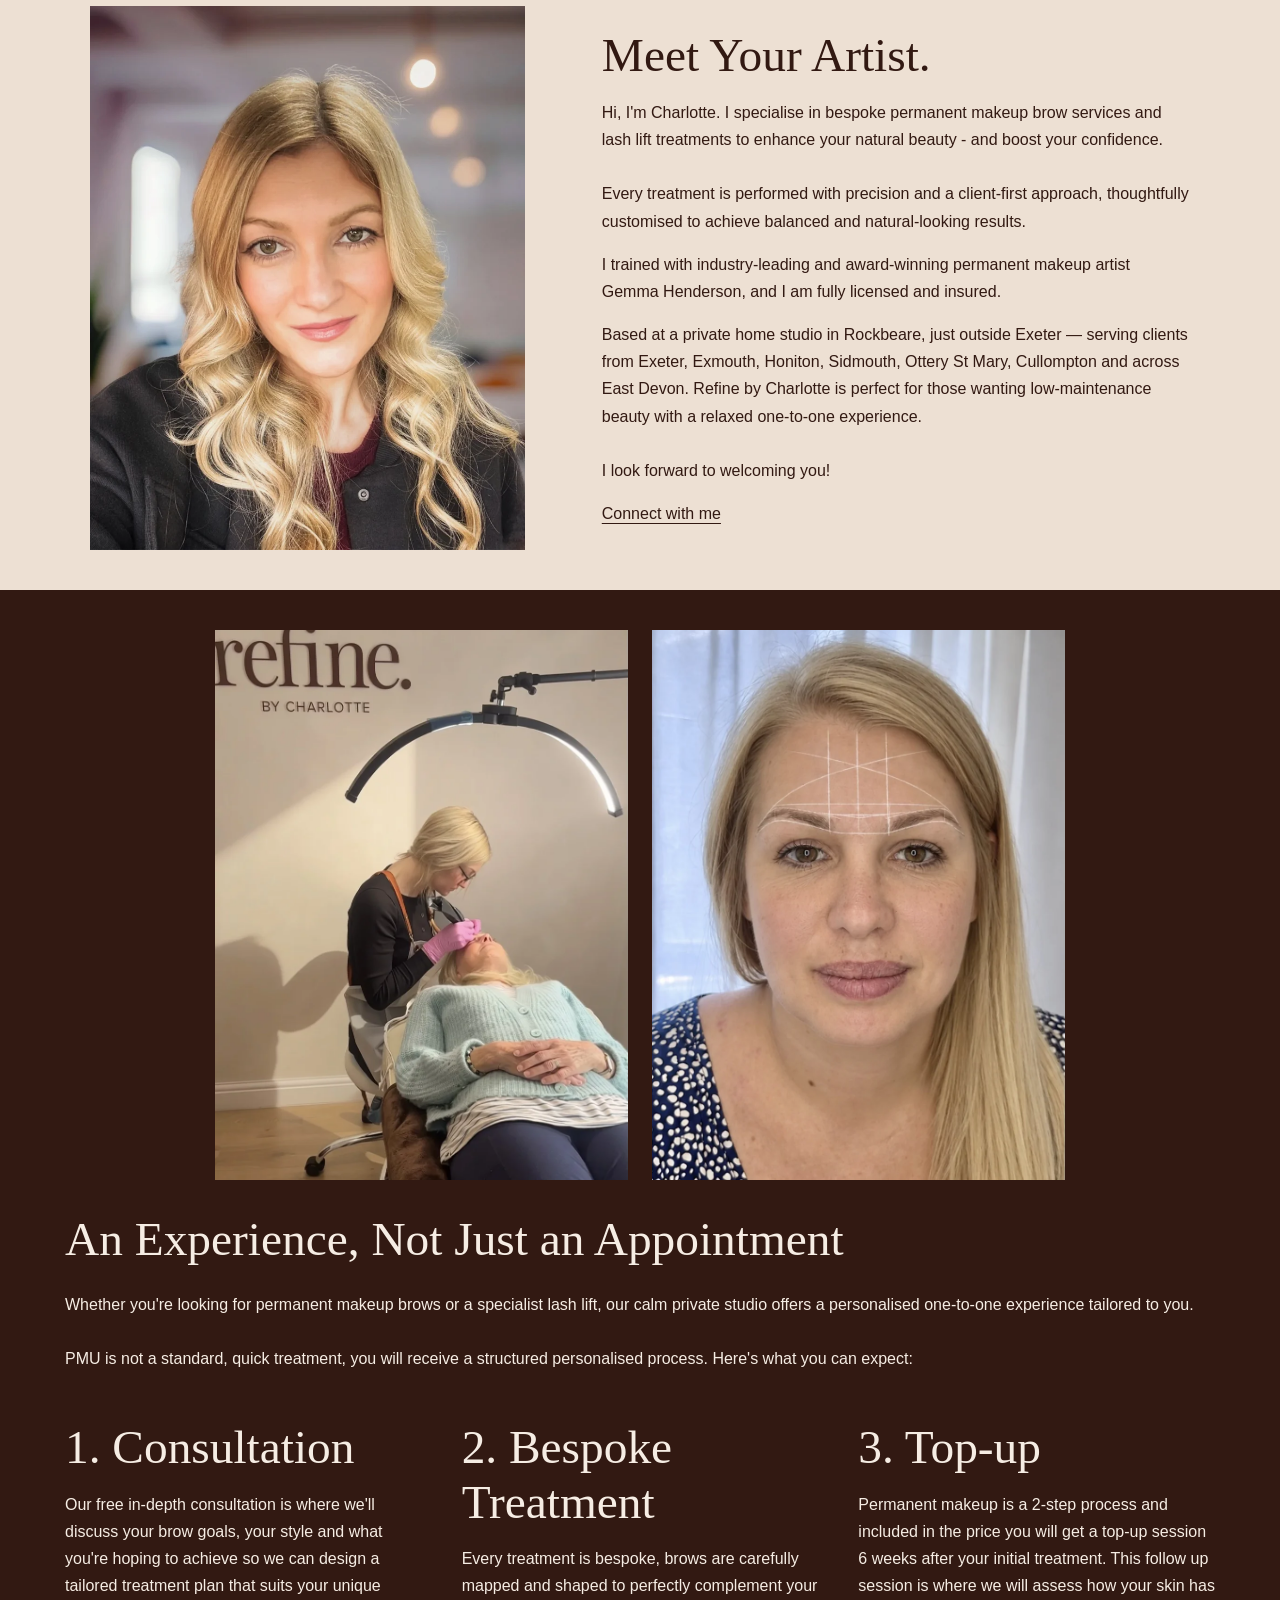
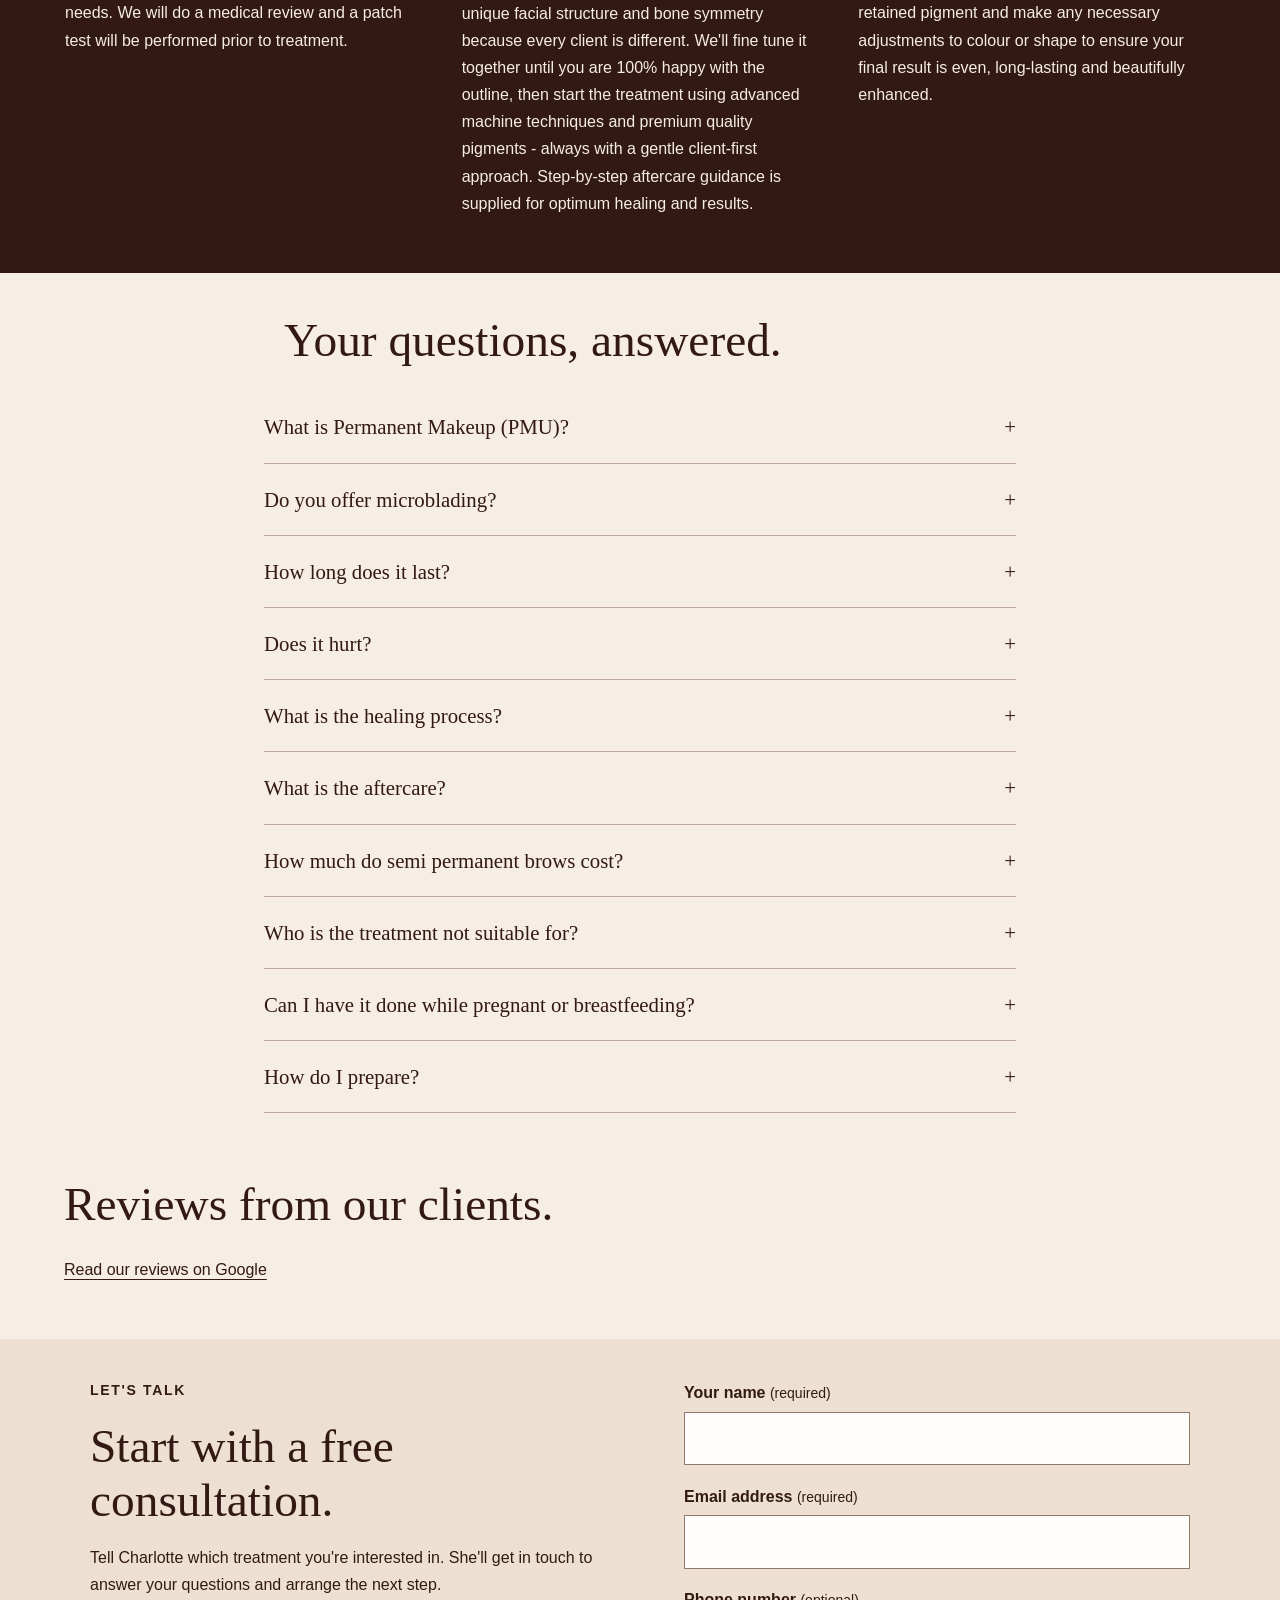
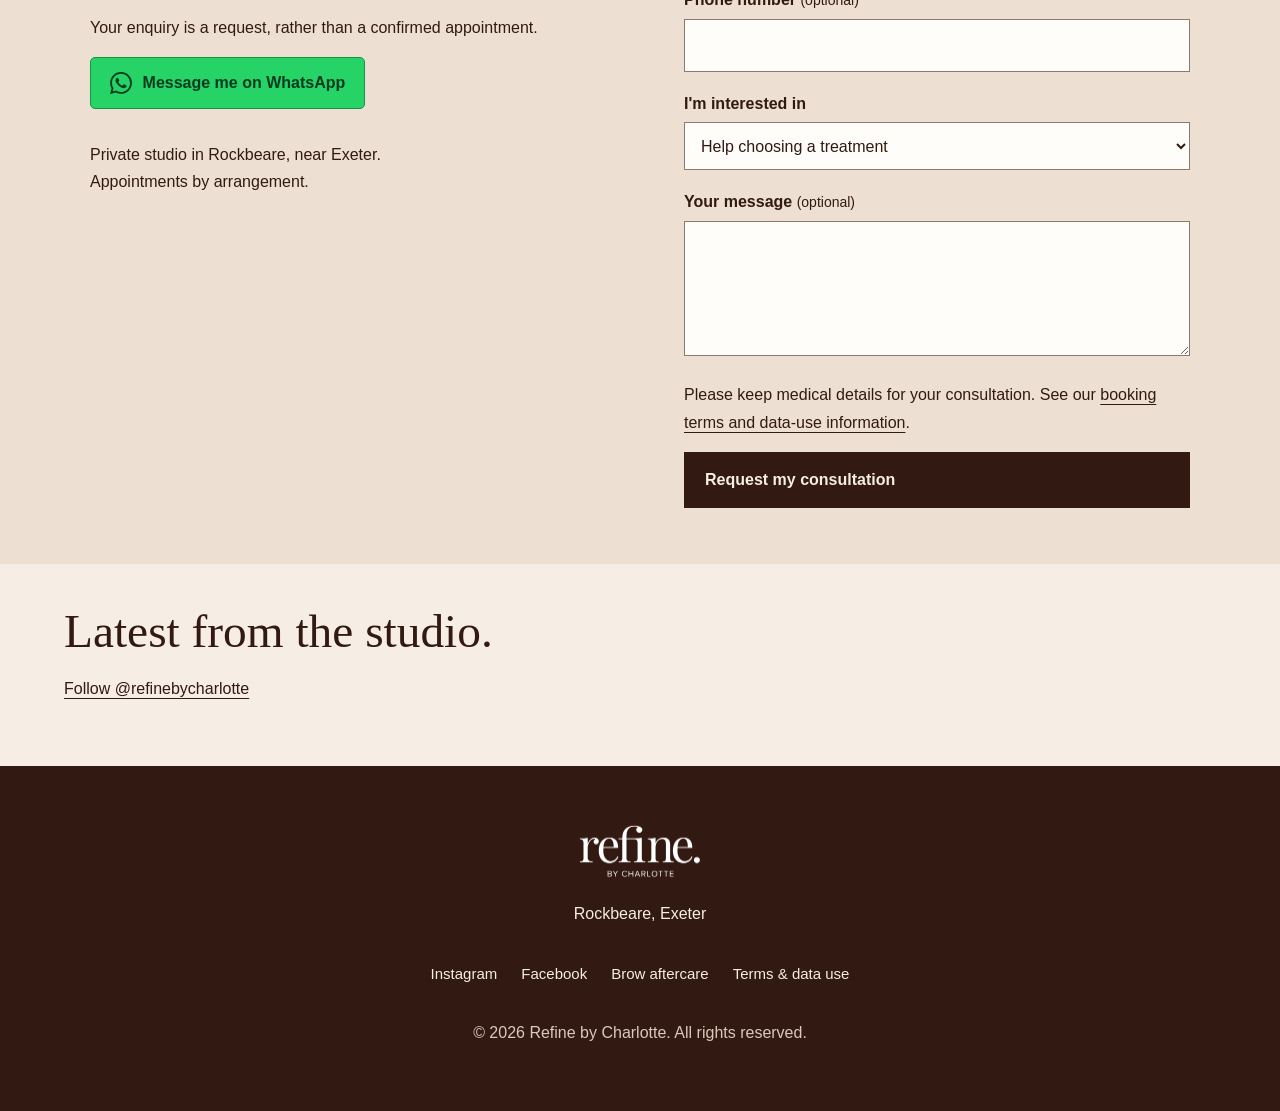
==== commit 0bd6ab8c: "Update brow prices: nano £295, ombre powder £250 Co-Authored-By: Claude Opus 5.5 <noreply@anthropic." ====
--- a/index.html
+++ b/index.html
@@ -41,7 +41,7 @@
         "@type": "Service",
         "name": "Hairstroke Brows"
       },
-      "price": "225",
+      "price": "295",
       "priceCurrency": "GBP"
     },
     {
@@ -50,7 +50,7 @@
         "@type": "Service",
         "name": "Ombre Powder Brows"
       },
-      "price": "225",
+      "price": "250",
       "priceCurrency": "GBP"
     },
     {
@@ -121,7 +121,7 @@
       "name": "How much do semi permanent brows cost?",
       "acceptedAnswer": {
         "@type": "Answer",
-        "text": "Nano brows and ombre powder brows are both £225 including the top-up appointment. The Korean lash lift + tint is £50."
+        "text": "Nano brows are £295 and ombre powder brows are £250, both including the top-up appointment. The Korean lash lift + tint is £50."
       }
     },
     {
@@ -147,12 +147,12 @@
   <div class="svc editable">
     <h3>Hairstroke Brows</h3>
     <p>A precise machine technique that creates ultra fine hair-like strokes to replicate the appearance of natural eyebrow hairs. This technique is ideal for clients wanting to enhance shape, fill gaps and create naturally fuller brows, without a 'makeup' effect.</p>
-    <p class="svc-price"><br>£225 (inc. top-up appointment)<br>3.5hrs</p><p class="svc-more"><a class="text-link" href="nano-brows-exeter.html">More about nano brows in Exeter</a></p>
+    <p class="svc-price"><br>£295 (inc. top-up appointment)<br>3.5hrs</p><p class="svc-more"><a class="text-link" href="nano-brows-exeter.html">More about nano brows in Exeter</a></p>
   <a href="#contact" class="text-link">Ask about this treatment</a></div>
   <div class="svc editable">
     <h3>Ombre Powder Brows</h3>
     <p>A soft shading technique using a machine that can be as sheer or as bold as you wish to create more of a makeup look. Unlike the old fashioned 'block brow' ombre brows are borderless with a gentle gradient front to give beautifully shaped and softly shaded semi permanent brows.</p>
-    <p class="svc-price"><br>£225 (inc. top-up appointment)<br>3hrs</p><p class="svc-more"><a class="text-link" href="ombre-powder-brows-exeter.html">More about ombre powder brows in Exeter</a></p>
+    <p class="svc-price"><br>£250 (inc. top-up appointment)<br>3hrs</p><p class="svc-more"><a class="text-link" href="ombre-powder-brows-exeter.html">More about ombre powder brows in Exeter</a></p>
   <a href="#contact" class="text-link">Ask about this treatment</a></div>
   <div class="svc editable">
     <h3>Korean Lash Lift + Tint</h3>
@@ -219,7 +219,7 @@
       <h3 class="faq-heading"><button class="faq-q" type="button" aria-expanded="false" aria-controls="answer-4">What is the aftercare?</button></h3><div class="faq-a-wrap" id="answer-4" hidden=""><p class="faq-a editable">Once you have had your initial treatment it takes between 4-6 weeks to heal. You will receive full aftercare instructions for your nano or ombre powder brow treatment which are based on the following.<br><br>Avoid getting the treatment area wet for 2 weeks after your treatment. Keep the area clean and don't apply makeup close to the area for the first few days. Avoid swimming, saunas, jacuzzis, hydroxy acids, and look after your general well being. Avoid sun exposure to the area, (for as long as possible, to avoid fading) don't exercise for 48 hours after your appointment.<br><br>These are all recommendations to ensure you achieve the maximum results from your treatment and to help with the healing process. For a full day-by-day guide, see our <a href="eyebrow-tattoo-exeter.html">Eyebrow tattoo Exeter</a><a href="aftercare.html">brow aftercare &amp; healing guide</a>.</p></div>
     </div>
     <div class="faq-item">
-      <h3 class="faq-heading"><button class="faq-q" type="button" aria-expanded="false" aria-controls="answer-5">How much do semi permanent brows cost?</button></h3><div class="faq-a-wrap" id="answer-5" hidden=""><p class="faq-a editable">Nano brows and ombre powder brows are both £225, which includes your top-up appointment 6 weeks after the initial treatment. The Korean lash lift + tint is £50. Prices include a full consultation, and there are no hidden extras — the cost of your nano or ombre powder brow treatment covers everything from mapping and colour matching through to your perfecting top-up.</p></div>
+      <h3 class="faq-heading"><button class="faq-q" type="button" aria-expanded="false" aria-controls="answer-5">How much do semi permanent brows cost?</button></h3><div class="faq-a-wrap" id="answer-5" hidden=""><p class="faq-a editable">Nano brows are £295 and ombre powder brows are £250, both including your top-up appointment 6 weeks after the initial treatment. The Korean lash lift + tint is £50. Prices include a full consultation, and there are no hidden extras — the cost of your nano or ombre powder brow treatment covers everything from mapping and colour matching through to your perfecting top-up.</p></div>
     </div>
     <div class="faq-item">
       <h3 class="faq-heading"><button class="faq-q" type="button" aria-expanded="false" aria-controls="answer-suitability">Who is the treatment not suitable for?</button></h3><div class="faq-a-wrap" id="answer-suitability" hidden=""><p class="faq-a editable">Permanent makeup brow treatments are not suitable if you are taking blood-thinning medication, as it can increase bleeding and bruising. Please tell Charlotte about any medication or medical conditions during your consultation. Never stop or change prescribed medication to have treatment; speak to your prescriber.</p></div>
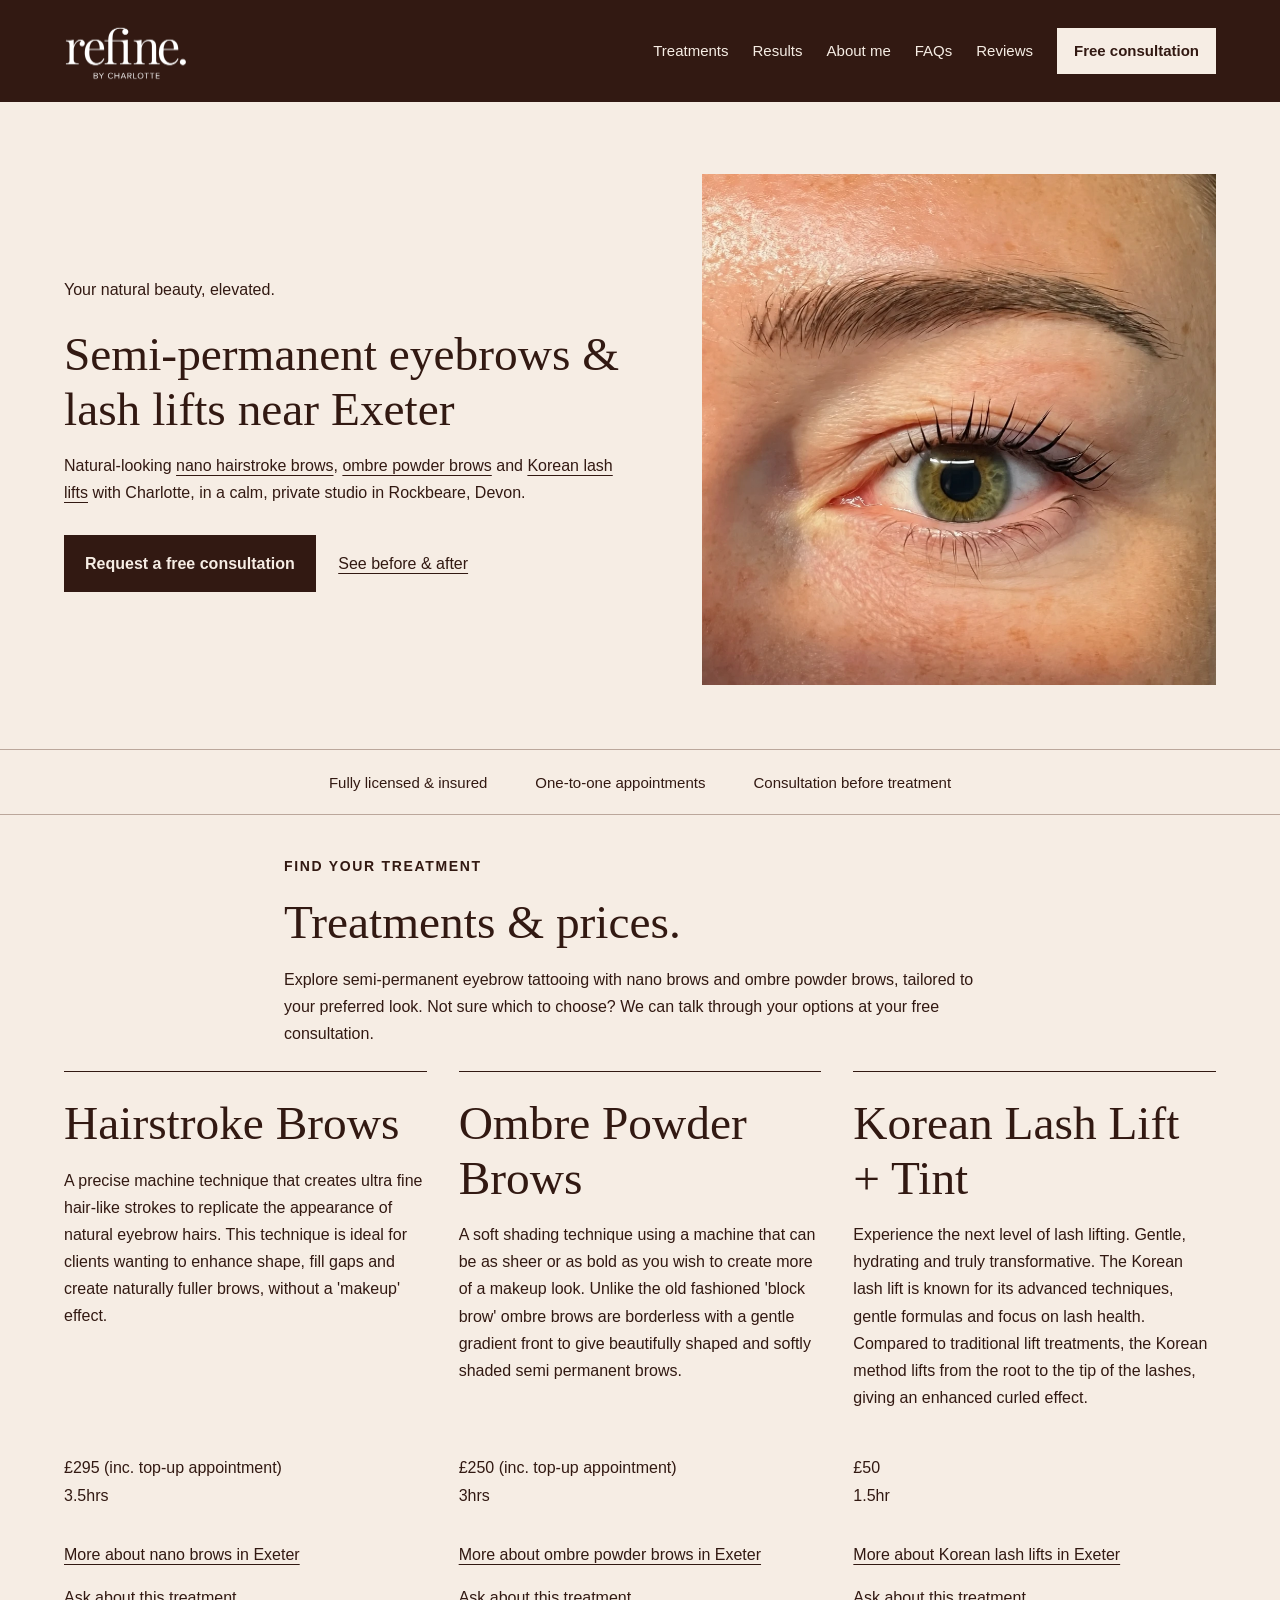
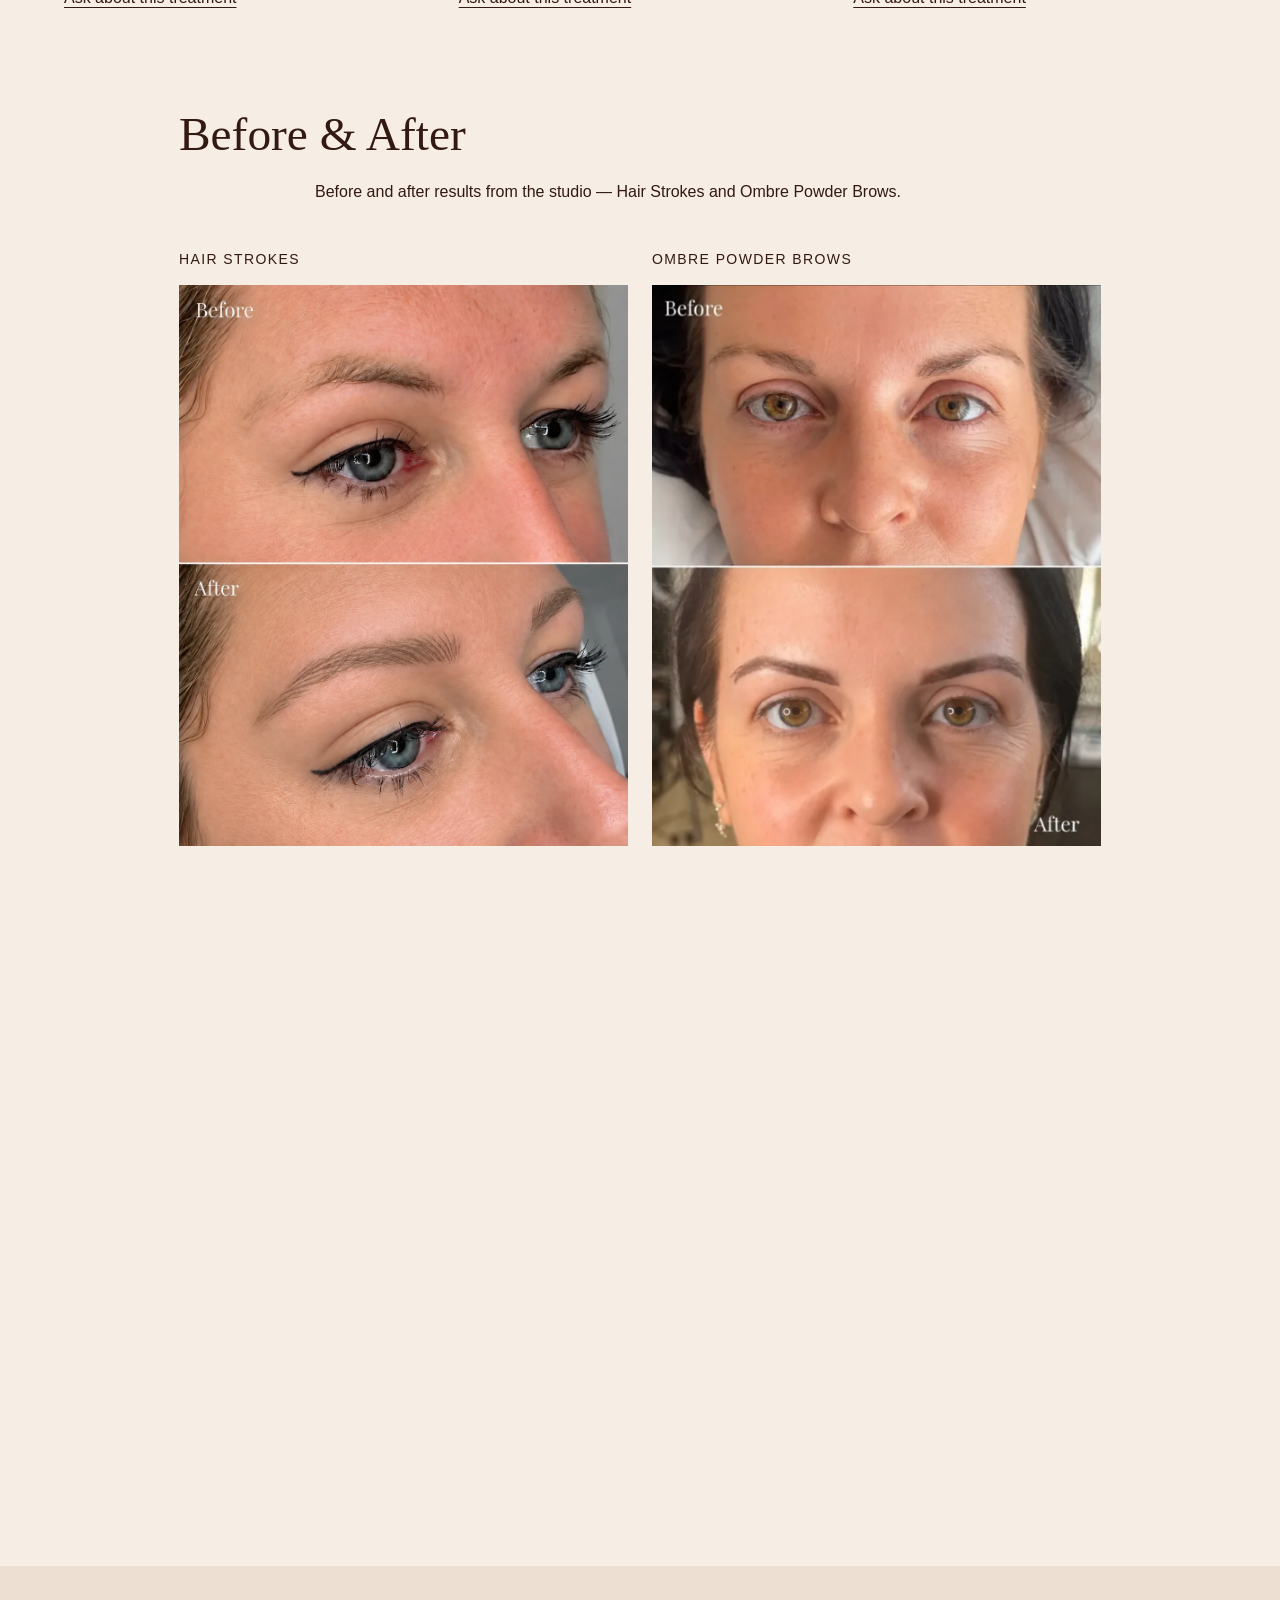
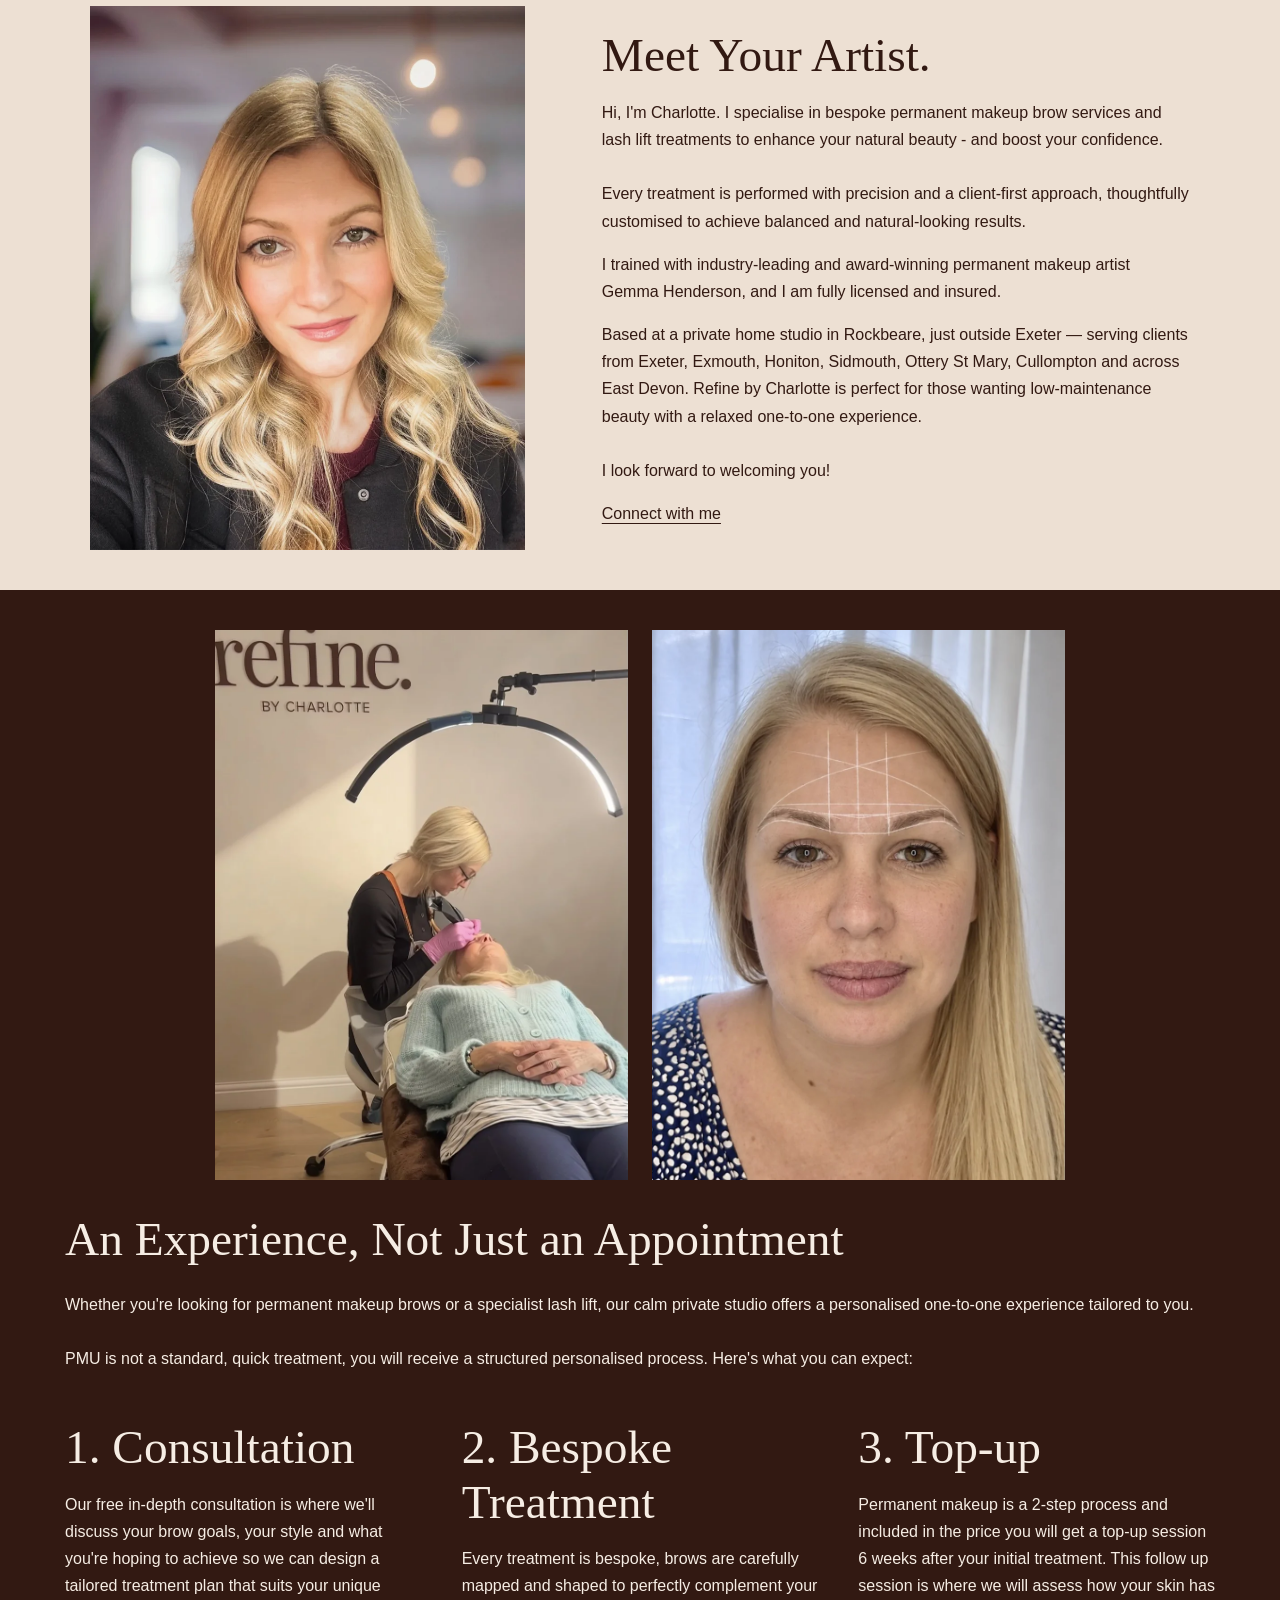
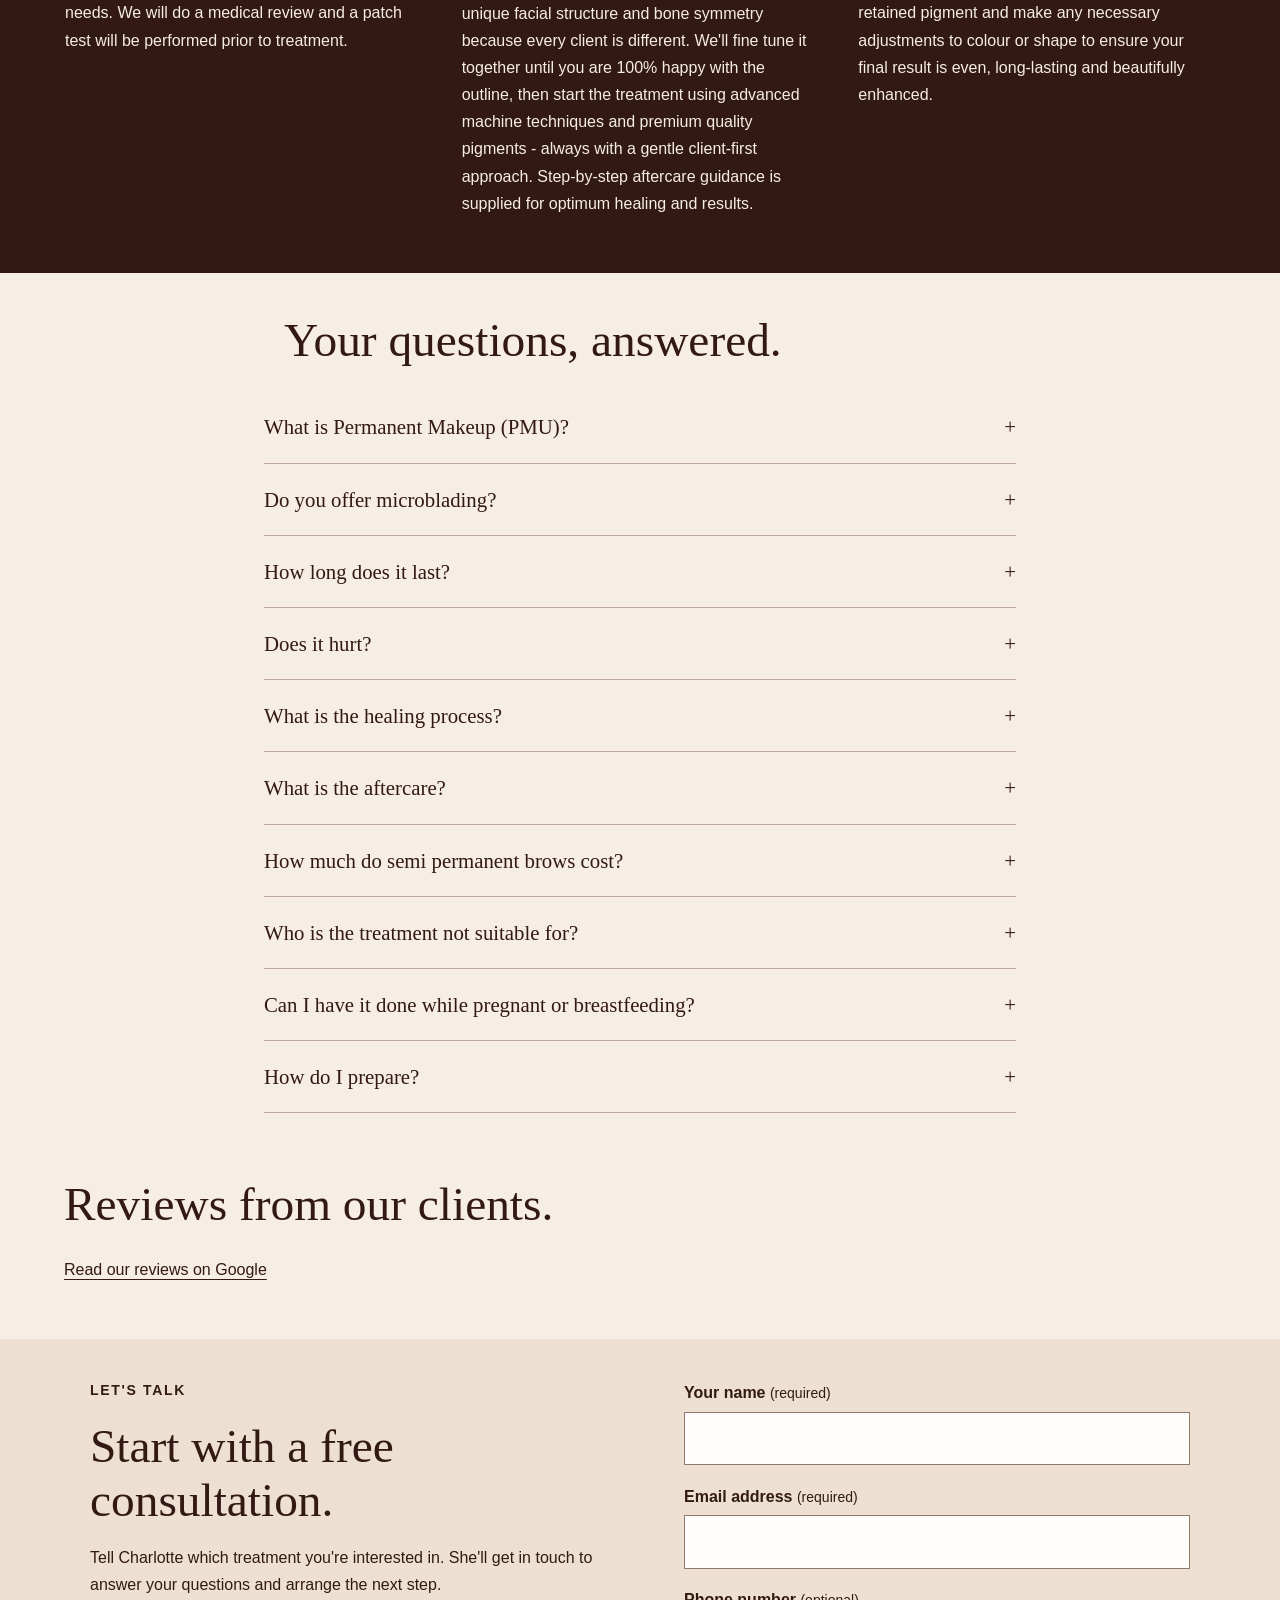
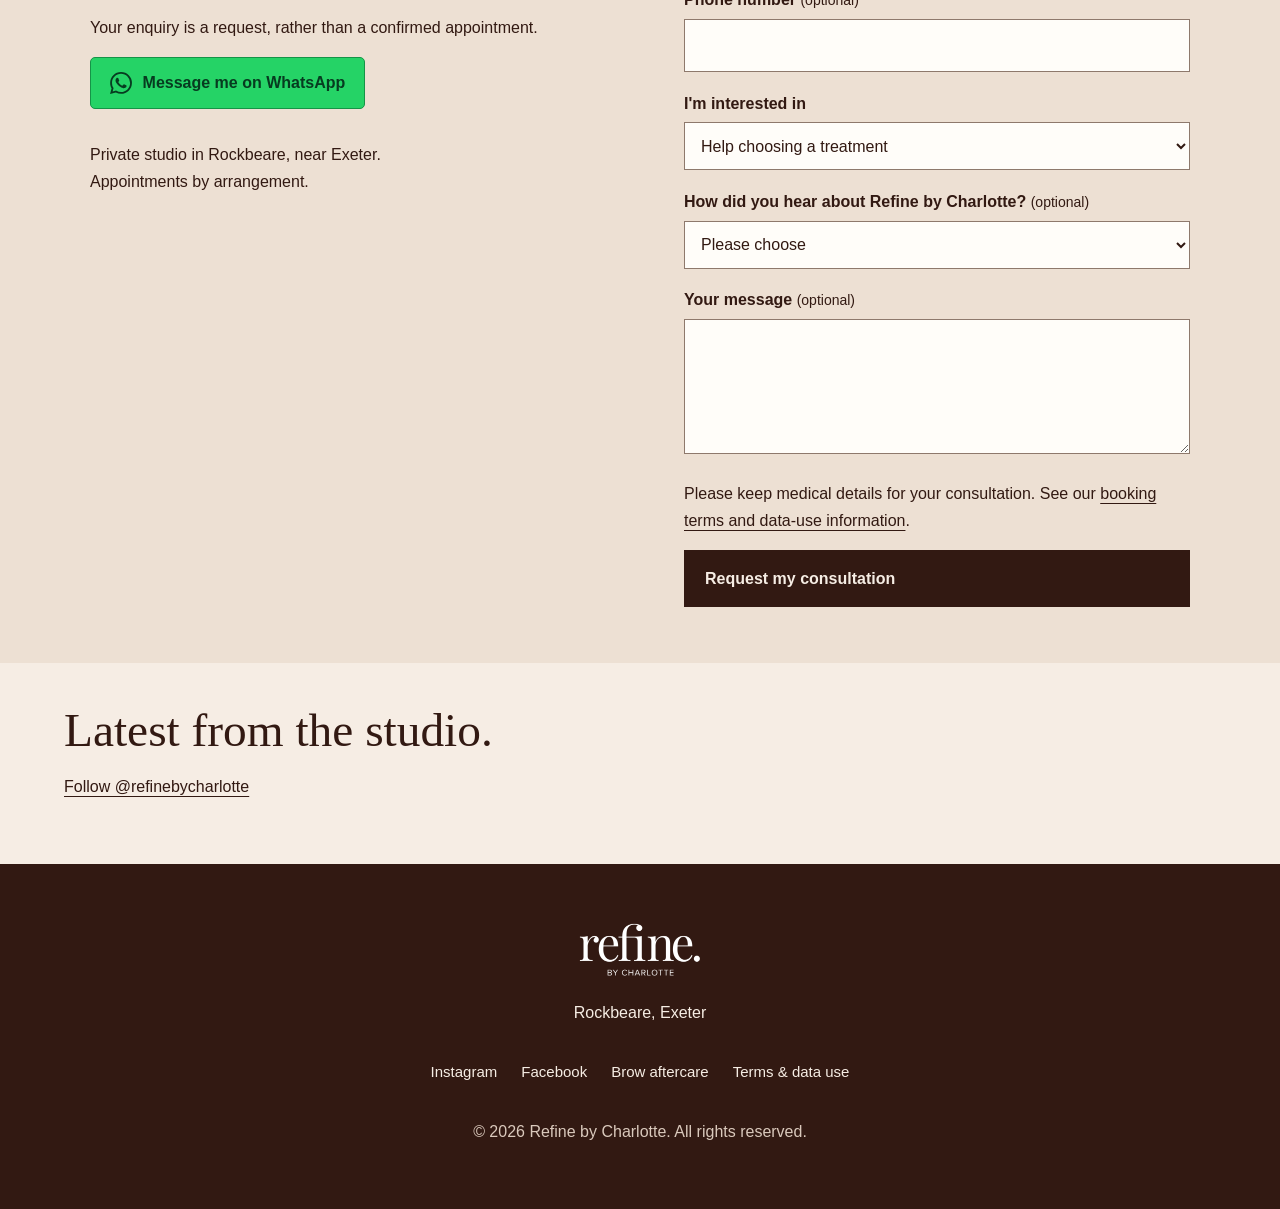
==== commit 440388ce: "Add sparse-brows and AI-preview guide pages, 'how did you hear' form field - Natural brows for spars" ====
--- a/index.html
+++ b/index.html
@@ -1,4 +1,4 @@
-<!doctype html><html lang="en-GB"><head><meta charset="utf-8"><meta name="viewport" content="width=device-width,initial-scale=1"><title>Semi-Permanent Eyebrows &amp; Lash Lifts near Exeter | Refine by Charlotte</title><meta name="description" content="Natural-looking nano brows, ombre powder brows and Korean lash lifts with Charlotte in Rockbeare near Exeter. Request a free consultation."><link rel="canonical" href="https://refinebycharlotte.co.uk/"><link rel="icon" href="favicon.svg"><link rel="stylesheet" href="site.css?v=seo-pages-2"><script defer src="tracking.js"></script><script defer src="site.js"></script><script defer src="contact-navigation.js?v=1"></script><script defer src="mobile-media.js"></script><meta property="og:image" content="https://refinebycharlotte.co.uk/before-after-nano-brows.jpg">
+<!doctype html><html lang="en-GB"><head><meta charset="utf-8"><meta name="viewport" content="width=device-width,initial-scale=1"><title>Semi-Permanent Eyebrows &amp; Lash Lifts near Exeter | Refine by Charlotte</title><meta name="description" content="Natural-looking nano brows, ombre powder brows and Korean lash lifts with Charlotte in Rockbeare near Exeter. Request a free consultation."><link rel="canonical" href="https://refinebycharlotte.co.uk/"><link rel="icon" href="favicon.svg"><link rel="stylesheet" href="site.css?v=seo-pages-3"><script defer src="tracking.js"></script><script defer src="site.js"></script><script defer src="contact-navigation.js?v=1"></script><script defer src="mobile-media.js"></script><meta property="og:image" content="https://refinebycharlotte.co.uk/before-after-nano-brows.jpg">
 <meta property="og:title" content="Semi-Permanent Eyebrows &amp; Lash Lifts near Exeter | Refine by Charlotte">
 <meta property="og:description" content="Natural-looking nano brows, ombre powder brows and Korean lash lifts in Rockbeare, near Exeter, Devon. Request a free consultation.">
 <meta property="og:type" content="website">
@@ -142,8 +142,8 @@
     }
   ]
 }</script>
-<script defer src="reviews-layout.js"></script></head><body><a class="skip" href="#main">Skip to content</a><header><a class="brand" href="index.html" aria-label="Refine by Charlotte home"><img id="logoImg" src="assets/image-0.webp" alt="Refine by Charlotte" width="1000" height="563" loading="eager" decoding="async">
-    </a><nav aria-label="Main navigation"><a href="#treatments">Treatments</a><a href="#results">Results</a><a href="#about">About me</a><a href="#faqs">FAQs</a><a href="#google-reviews">Reviews</a><a class="nav-cta" href="#contact">Free consultation</a></nav></header><main id="main"><section class="hero"><div class="hero-copy"><p class="brand-line">Your natural beauty, elevated.</p><h1>Semi-permanent eyebrows &amp; lash lifts near Exeter</h1><p class="intro">Natural-looking <a href="nano-brows-exeter.html">nano hairstroke brows</a>, <a href="ombre-powder-brows-exeter.html">ombre powder brows</a> and <a href="korean-lash-lift-exeter.html">Korean lash lifts</a> with Charlotte, in a calm, private studio in Rockbeare, Devon.</p><div class="actions"><a class="button" href="#contact">Request a free consultation</a><a class="text-link" href="#results">See before &amp; after</a></div></div><div class="hero-photos hero-single"><img src="assets/brow-hero-clean.webp" alt="Close-up of brow and lash treatment results" width="1000" height="1000" loading="eager" decoding="async" fetchpriority="high"></div></section><div class="trust"><span>Fully licensed &amp; insured</span><span>One-to-one appointments</span><span>Consultation before treatment</span></div><div class="section-heading treatments-heading"><p class="eyebrow">Find your treatment</p><h2 id="treatments-title">Treatments &amp; prices.</h2><p>Explore semi-permanent eyebrow tattooing with nano brows and ombre powder brows, tailored to your preferred look. Not sure which to choose? We can talk through your options at your free consultation.</p></div><section class="services fade-in visible" id="treatments" aria-labelledby="treatments-title">
+<script defer src="reviews-layout.js"></script></head><body><a class="skip" href="#main">Skip to content</a><header><a class="brand" href="index.html" aria-label="Refine by Charlotte home"><img id="logoImg" src="assets/refine-by-charlotte-logo.webp" alt="Refine by Charlotte logo" width="1000" height="563" loading="eager" decoding="async">
+    </a><nav aria-label="Main navigation"><a href="#treatments">Treatments</a><a href="#results">Results</a><a href="#about">About me</a><a href="#faqs">FAQs</a><a href="#google-reviews">Reviews</a><a class="nav-cta" href="#contact">Free consultation</a></nav></header><main id="main"><section class="hero"><div class="hero-copy"><p class="brand-line">Your natural beauty, elevated.</p><h1>Semi-permanent eyebrows &amp; lash lifts near Exeter</h1><p class="intro">Natural-looking <a href="nano-brows-exeter.html">nano hairstroke brows</a>, <a href="ombre-powder-brows-exeter.html">ombre powder brows</a> and <a href="korean-lash-lift-exeter.html">Korean lash lifts</a> with Charlotte, in a calm, private studio in Rockbeare, Devon.</p><div class="actions"><a class="button" href="#contact">Request a free consultation</a><a class="text-link" href="#results">See before &amp; after</a></div></div><div class="hero-photos hero-single"><img src="assets/healed-semi-permanent-eyebrows-close-up.webp" alt="Close-up of soft, natural semi-permanent eyebrows by Refine by Charlotte" width="1000" height="1000" loading="eager" decoding="async" fetchpriority="high"></div></section><div class="trust"><span>Fully licensed &amp; insured</span><span>One-to-one appointments</span><span>Consultation before treatment</span></div><div class="section-heading treatments-heading"><p class="eyebrow">Find your treatment</p><h2 id="treatments-title">Treatments &amp; prices.</h2><p>Explore semi-permanent eyebrow tattooing with nano brows and ombre powder brows, tailored to your preferred look. Not sure which to choose? We can talk through your options at your free consultation.</p></div><section class="services fade-in visible" id="treatments" aria-labelledby="treatments-title">
   <div class="svc editable">
     <h3>Hairstroke Brows</h3>
     <p>A precise machine technique that creates ultra fine hair-like strokes to replicate the appearance of natural eyebrow hairs. This technique is ideal for clients wanting to enhance shape, fill gaps and create naturally fuller brows, without a 'makeup' effect.</p>
@@ -165,8 +165,8 @@
   <h2 class="editable">Before &amp; After</h2>
   <p class="gallery-sub editable">Before and after results from the studio — Hair Strokes and Ombre Powder Brows.</p>
   <div class="gallery-grid">
-    <div class="gallery-item"><span>Hair Strokes</span><img src="assets/hair-strokes-results-updated.webp" alt="Hair Strokes brow treatment, before above and after below" width="1000" height="1250" loading="lazy" decoding="async"></div>
-    <div class="gallery-item"><span>Ombre Powder Brows</span><div class="ombre-results-trim"><img src="assets/ombre-powder-brows-before-after.webp?v=2" alt="Ombre Powder Brows treatment, before above and after below" width="1000" height="1250" loading="eager" decoding="async"></div></div>
+    <div class="gallery-item"><span>Hair Strokes</span><img src="assets/nano-hairstroke-brows-before-after.webp" alt="Nano hairstroke brows before (top) and after (bottom) treatment at Refine by Charlotte" width="1000" height="1250" loading="lazy" decoding="async"></div>
+    <div class="gallery-item"><span>Ombre Powder Brows</span><div class="ombre-results-trim"><img src="assets/ombre-powder-brows-before-after.webp?v=2" alt="Ombre powder brows before (top) and after (bottom) treatment at Refine by Charlotte" width="1000" height="1250" loading="eager" decoding="async"></div></div>
   </div>
   <div class="results-video"><video muted loop playsinline preload="none" aria-label="Treatment results video"><source src="assets/studio-results-new.mp4" type="video/mp4">Your browser does not support this video. <a href="assets/studio-results-new.mp4">Watch the video</a>.</video></div>
 </section>
@@ -174,7 +174,7 @@
 <section class="stylist fade-in visible" id="about">
   <div class="stylist-inner">
     <div class="stylist-img">
-      <div class="stylist-img-main img-editable"><img src="assets/image-7.webp" alt="Charlotte, your permanent makeup artist" width="800" height="1000" loading="lazy" decoding="async"></div>
+      <div class="stylist-img-main img-editable"><img src="assets/charlotte-permanent-makeup-artist.webp" alt="Charlotte, permanent makeup artist and owner of Refine by Charlotte" width="800" height="1000" loading="lazy" decoding="async"></div>
     </div>
         <div class="stylist-text">
       <h2 class="editable">Meet Your Artist.</h2>
@@ -188,7 +188,7 @@
 
 <section class="experience fade-in visible">
   <div class="experience-inner">
-    <div class="experience-photos" id="studio-photos"><img src="assets/studio-treatment.webp" alt="Charlotte treating a client in the Refine by Charlotte studio" width="877" height="1400" loading="lazy" decoding="async"><img src="assets/brow-mapping.webp" alt="Brow mapping before treatment" width="924" height="1400" loading="lazy" decoding="async"></div>
+    <div class="experience-photos" id="studio-photos"><img src="assets/refine-by-charlotte-studio-rockbeare-exeter.webp" alt="Charlotte carrying out a treatment in her private studio in Rockbeare, near Exeter" width="877" height="1400" loading="lazy" decoding="async"><img src="assets/eyebrow-mapping-before-treatment.webp" alt="Eyebrow mapping to design the brow shape before treatment" width="924" height="1400" loading="lazy" decoding="async"></div>
     <div class="experience-text">
       <h2 class="editable">An Experience, Not Just an Appointment</h2>
       <p class="desc editable">Whether you're looking for permanent makeup brows or a specialist lash lift, our calm private studio offers a personalised one-to-one experience tailored to you. <br><br>PMU is not a standard, quick treatment, you will receive a structured personalised process. Here's what you can expect:</p>
@@ -216,7 +216,7 @@
       <h3 class="faq-heading"><button class="faq-q" type="button" aria-expanded="false" aria-controls="answer-3">What is the healing process?</button></h3><div class="faq-a-wrap" id="answer-3" hidden=""><p class="faq-a editable">Initial healing takes 7–14 days, during which the area may look darker, at first then soften up to 30-40% once healed. Your follow-up top-up appointment is at 6 weeks.</p></div>
     </div>
     <div class="faq-item">
-      <h3 class="faq-heading"><button class="faq-q" type="button" aria-expanded="false" aria-controls="answer-4">What is the aftercare?</button></h3><div class="faq-a-wrap" id="answer-4" hidden=""><p class="faq-a editable">Once you have had your initial treatment it takes between 4-6 weeks to heal. You will receive full aftercare instructions for your nano or ombre powder brow treatment which are based on the following.<br><br>Avoid getting the treatment area wet for 2 weeks after your treatment. Keep the area clean and don't apply makeup close to the area for the first few days. Avoid swimming, saunas, jacuzzis, hydroxy acids, and look after your general well being. Avoid sun exposure to the area, (for as long as possible, to avoid fading) don't exercise for 48 hours after your appointment.<br><br>These are all recommendations to ensure you achieve the maximum results from your treatment and to help with the healing process. For a full day-by-day guide, see our <a href="eyebrow-tattoo-exeter.html">Eyebrow tattoo Exeter</a><a href="aftercare.html">brow aftercare &amp; healing guide</a>.</p></div>
+      <h3 class="faq-heading"><button class="faq-q" type="button" aria-expanded="false" aria-controls="answer-4">What is the aftercare?</button></h3><div class="faq-a-wrap" id="answer-4" hidden=""><p class="faq-a editable">Once you have had your initial treatment it takes between 4-6 weeks to heal. You will receive full aftercare instructions for your nano or ombre powder brow treatment which are based on the following.<br><br>Avoid getting the treatment area wet for 2 weeks after your treatment. Keep the area clean and don't apply makeup close to the area for the first few days. Avoid swimming, saunas, jacuzzis, hydroxy acids, and look after your general well being. Avoid sun exposure to the area, (for as long as possible, to avoid fading) don't exercise for 48 hours after your appointment.<br><br>These are all recommendations to ensure you achieve the maximum results from your treatment and to help with the healing process. For a full day-by-day guide, see our <a href="eyebrow-tattoo-exeter.html">Eyebrow tattoo Exeter</a><a href="natural-brows-sparse-thinning-eyebrows-exeter.html">Brows for sparse or thinning eyebrows</a><a href="ai-eyebrow-preview-realistic-results.html">AI brow previews guide</a><a href="aftercare.html">brow aftercare &amp; healing guide</a>.</p></div>
     </div>
     <div class="faq-item">
       <h3 class="faq-heading"><button class="faq-q" type="button" aria-expanded="false" aria-controls="answer-5">How much do semi permanent brows cost?</button></h3><div class="faq-a-wrap" id="answer-5" hidden=""><p class="faq-a editable">Nano brows are £295 and ombre powder brows are £250, both including your top-up appointment 6 weeks after the initial treatment. The Korean lash lift + tint is £50. Prices include a full consultation, and there are no hidden extras — the cost of your nano or ombre powder brow treatment covers everything from mapping and colour matching through to your perfecting top-up.</p></div>
@@ -236,5 +236,5 @@
 
 
 
-<section class="contact" id="contact"><div class="contact-inner"><div class="contact-intro"><p class="eyebrow">Let's talk</p><h2>Start with a free consultation.</h2><p>Tell Charlotte which treatment you're interested in. She'll get in touch to answer your questions and arrange the next step.</p><p>Your enquiry is a request, rather than a confirmed appointment.</p><a class="whatsapp-button" id="waBtn" target="_blank" rel="noopener" href="https://wa.me/447835049704?text=Hi%20Charlotte%2C%20I%27d%20like%20to%20ask%20about%20a%20consultation%20please."><svg width="22" height="22" viewbox="0 0 24 24" fill="currentColor" aria-hidden="true" focusable="false"><path d="M17.472 14.382c-.297-.149-1.758-.867-2.03-.967-.273-.099-.471-.148-.67.15-.197.297-.767.966-.94 1.164-.173.199-.347.223-.644.075-.297-.15-1.255-.463-2.39-1.475-.883-.788-1.48-1.761-1.653-2.059-.173-.297-.018-.458.13-.606.134-.133.298-.347.446-.52.149-.174.198-.298.298-.497.099-.198.05-.371-.025-.52-.075-.149-.669-1.612-.916-2.207-.242-.579-.487-.5-.669-.51-.173-.008-.371-.01-.57-.01-.198 0-.52.074-.792.372-.272.297-1.04 1.016-1.04 2.479 0 1.462 1.065 2.875 1.213 3.074.149.198 2.096 3.2 5.077 4.487.709.306 1.262.489 1.694.625.712.227 1.36.195 1.871.118.571-.085 1.758-.719 2.006-1.413.248-.694.248-1.289.173-1.413-.074-.124-.272-.198-.57-.347m-5.421 7.403h-.004a9.87 9.87 0 01-5.031-1.378l-.361-.214-3.741.982.998-3.648-.235-.374a9.86 9.86 0 01-1.51-5.26c.001-5.45 4.436-9.884 9.888-9.884 2.64 0 5.122 1.03 6.988 2.898a9.825 9.825 0 012.893 6.994c-.003 5.45-4.437 9.884-9.885 9.884m8.413-18.297A11.815 11.815 0 0012.05 0C5.495 0 .16 5.335.157 11.892c0 2.096.547 4.142 1.588 5.945L.057 24l6.305-1.654a11.882 11.882 0 005.683 1.448h.005c6.554 0 11.89-5.335 11.893-11.893a11.821 11.821 0 00-3.48-8.413z"></path></svg><span>Message me on WhatsApp</span></a><p class="small">Private studio in Rockbeare, near Exeter.<br>Appointments by arrangement.</p></div><form action="https://formspree.io/f/xeerpoll" method="POST" id="contactForm"><label for="name">Your name <span>(required)</span></label><input id="name" name="name" autocomplete="name" required maxlength="120"><label for="email">Email address <span>(required)</span></label><input type="email" id="email" name="email" autocomplete="email" required maxlength="254"><label for="phone">Phone number <span>(optional)</span></label><input type="tel" id="phone" name="phone" autocomplete="tel" maxlength="40"><label for="treatment">I'm interested in</label><select id="treatment" name="treatment"><option>Help choosing a treatment</option><option>Nano brows</option><option>Ombre powder brows</option><option>Korean lash lift + tint</option></select><label for="message">Your message <span>(optional)</span></label><textarea id="message" name="message" rows="4" maxlength="3000"></textarea><p class="small">Please keep medical details for your consultation. See our <a href="terms.html">booking terms and data-use information</a>.</p><button class="button" type="submit">Request my consultation</button><p id="form-status" role="status" tabindex="-1"></p></form></div></section><section class="instagram-section" id="instagram" aria-labelledby="instagram-title"><h2 id="instagram-title">Latest from the studio.</h2><p><a href="https://www.instagram.com/refinebycharlotte" target="_blank" rel="noopener">Follow @refinebycharlotte</a></p><div class="sk-instagram-feed" data-embed-id="25714219"></div></section>
-</main><nav class="mobile-cta" aria-label="Quick contact"><a class="mobile-cta-wa" target="_blank" rel="noopener" href="https://wa.me/447835049704?text=Hi%20Charlotte%2C%20I%27d%20like%20to%20ask%20about%20a%20consultation%20please."><svg width="22" height="22" viewbox="0 0 24 24" fill="currentColor" aria-hidden="true" focusable="false"><path d="M17.472 14.382c-.297-.149-1.758-.867-2.03-.967-.273-.099-.471-.148-.67.15-.197.297-.767.966-.94 1.164-.173.199-.347.223-.644.075-.297-.15-1.255-.463-2.39-1.475-.883-.788-1.48-1.761-1.653-2.059-.173-.297-.018-.458.13-.606.134-.133.298-.347.446-.52.149-.174.198-.298.298-.497.099-.198.05-.371-.025-.52-.075-.149-.669-1.612-.916-2.207-.242-.579-.487-.5-.669-.51-.173-.008-.371-.01-.57-.01-.198 0-.52.074-.792.372-.272.297-1.04 1.016-1.04 2.479 0 1.462 1.065 2.875 1.213 3.074.149.198 2.096 3.2 5.077 4.487.709.306 1.262.489 1.694.625.712.227 1.36.195 1.871.118.571-.085 1.758-.719 2.006-1.413.248-.694.248-1.289.173-1.413-.074-.124-.272-.198-.57-.347m-5.421 7.403h-.004a9.87 9.87 0 01-5.031-1.378l-.361-.214-3.741.982.998-3.648-.235-.374a9.86 9.86 0 01-1.51-5.26c.001-5.45 4.436-9.884 9.888-9.884 2.64 0 5.122 1.03 6.988 2.898a9.825 9.825 0 012.893 6.994c-.003 5.45-4.437 9.884-9.885 9.884m8.413-18.297A11.815 11.815 0 0012.05 0C5.495 0 .16 5.335.157 11.892c0 2.096.547 4.142 1.588 5.945L.057 24l6.305-1.654a11.882 11.882 0 005.683 1.448h.005c6.554 0 11.89-5.335 11.893-11.893a11.821 11.821 0 00-3.48-8.413z"></path></svg><span>WhatsApp</span></a><a class="mobile-cta-consult" href="#contact">Free consultation</a></nav><footer><img class="footer-logo" src="assets/image-0.webp" alt="Refine by Charlotte" width="1000" height="563" loading="lazy" decoding="async"><p>Rockbeare, Exeter</p><nav aria-label="Footer navigation"><a href="https://www.instagram.com/refinebycharlotte" target="_blank" rel="noopener">Instagram</a><a href="https://www.facebook.com/share/18ARiKV3Rc/?mibextid=wwXIfr" target="_blank" rel="noopener">Facebook</a><a href="aftercare.html">Brow aftercare</a><a href="terms.html">Terms &amp; data use</a></nav><p class="small">© 2026 Refine by Charlotte. All rights reserved.</p></footer></body></html>+<section class="contact" id="contact"><div class="contact-inner"><div class="contact-intro"><p class="eyebrow">Let's talk</p><h2>Start with a free consultation.</h2><p>Tell Charlotte which treatment you're interested in. She'll get in touch to answer your questions and arrange the next step.</p><p>Your enquiry is a request, rather than a confirmed appointment.</p><a class="whatsapp-button" id="waBtn" target="_blank" rel="noopener" href="https://wa.me/447835049704?text=Hi%20Charlotte%2C%20I%27d%20like%20to%20ask%20about%20a%20consultation%20please."><svg width="22" height="22" viewbox="0 0 24 24" fill="currentColor" aria-hidden="true" focusable="false"><path d="M17.472 14.382c-.297-.149-1.758-.867-2.03-.967-.273-.099-.471-.148-.67.15-.197.297-.767.966-.94 1.164-.173.199-.347.223-.644.075-.297-.15-1.255-.463-2.39-1.475-.883-.788-1.48-1.761-1.653-2.059-.173-.297-.018-.458.13-.606.134-.133.298-.347.446-.52.149-.174.198-.298.298-.497.099-.198.05-.371-.025-.52-.075-.149-.669-1.612-.916-2.207-.242-.579-.487-.5-.669-.51-.173-.008-.371-.01-.57-.01-.198 0-.52.074-.792.372-.272.297-1.04 1.016-1.04 2.479 0 1.462 1.065 2.875 1.213 3.074.149.198 2.096 3.2 5.077 4.487.709.306 1.262.489 1.694.625.712.227 1.36.195 1.871.118.571-.085 1.758-.719 2.006-1.413.248-.694.248-1.289.173-1.413-.074-.124-.272-.198-.57-.347m-5.421 7.403h-.004a9.87 9.87 0 01-5.031-1.378l-.361-.214-3.741.982.998-3.648-.235-.374a9.86 9.86 0 01-1.51-5.26c.001-5.45 4.436-9.884 9.888-9.884 2.64 0 5.122 1.03 6.988 2.898a9.825 9.825 0 012.893 6.994c-.003 5.45-4.437 9.884-9.885 9.884m8.413-18.297A11.815 11.815 0 0012.05 0C5.495 0 .16 5.335.157 11.892c0 2.096.547 4.142 1.588 5.945L.057 24l6.305-1.654a11.882 11.882 0 005.683 1.448h.005c6.554 0 11.89-5.335 11.893-11.893a11.821 11.821 0 00-3.48-8.413z"></path></svg><span>Message me on WhatsApp</span></a><p class="small">Private studio in Rockbeare, near Exeter.<br>Appointments by arrangement.</p></div><form action="https://formspree.io/f/xeerpoll" method="POST" id="contactForm"><label for="name">Your name <span>(required)</span></label><input id="name" name="name" autocomplete="name" required maxlength="120"><label for="email">Email address <span>(required)</span></label><input type="email" id="email" name="email" autocomplete="email" required maxlength="254"><label for="phone">Phone number <span>(optional)</span></label><input type="tel" id="phone" name="phone" autocomplete="tel" maxlength="40"><label for="treatment">I'm interested in</label><select id="treatment" name="treatment"><option>Help choosing a treatment</option><option>Nano brows</option><option>Ombre powder brows</option><option>Korean lash lift + tint</option></select><label for="heard_about">How did you hear about Refine by Charlotte? <span>(optional)</span></label><select id="heard_about" name="heard_about"><option value="">Please choose</option><option>Google search</option><option>Google Maps</option><option>ChatGPT or another AI assistant</option><option>Bing or another search engine</option><option>Instagram</option><option>Facebook</option><option>Recommended by a friend</option><option>Other</option></select><label for="message">Your message <span>(optional)</span></label><textarea id="message" name="message" rows="4" maxlength="3000"></textarea><p class="small">Please keep medical details for your consultation. See our <a href="terms.html">booking terms and data-use information</a>.</p><button class="button" type="submit">Request my consultation</button><p id="form-status" role="status" tabindex="-1"></p></form></div></section><section class="instagram-section" id="instagram" aria-labelledby="instagram-title"><h2 id="instagram-title">Latest from the studio.</h2><p><a href="https://www.instagram.com/refinebycharlotte" target="_blank" rel="noopener">Follow @refinebycharlotte</a></p><div class="sk-instagram-feed" data-embed-id="25714219"></div></section>
+</main><nav class="mobile-cta" aria-label="Quick contact"><a class="mobile-cta-wa" target="_blank" rel="noopener" href="https://wa.me/447835049704?text=Hi%20Charlotte%2C%20I%27d%20like%20to%20ask%20about%20a%20consultation%20please."><svg width="22" height="22" viewbox="0 0 24 24" fill="currentColor" aria-hidden="true" focusable="false"><path d="M17.472 14.382c-.297-.149-1.758-.867-2.03-.967-.273-.099-.471-.148-.67.15-.197.297-.767.966-.94 1.164-.173.199-.347.223-.644.075-.297-.15-1.255-.463-2.39-1.475-.883-.788-1.48-1.761-1.653-2.059-.173-.297-.018-.458.13-.606.134-.133.298-.347.446-.52.149-.174.198-.298.298-.497.099-.198.05-.371-.025-.52-.075-.149-.669-1.612-.916-2.207-.242-.579-.487-.5-.669-.51-.173-.008-.371-.01-.57-.01-.198 0-.52.074-.792.372-.272.297-1.04 1.016-1.04 2.479 0 1.462 1.065 2.875 1.213 3.074.149.198 2.096 3.2 5.077 4.487.709.306 1.262.489 1.694.625.712.227 1.36.195 1.871.118.571-.085 1.758-.719 2.006-1.413.248-.694.248-1.289.173-1.413-.074-.124-.272-.198-.57-.347m-5.421 7.403h-.004a9.87 9.87 0 01-5.031-1.378l-.361-.214-3.741.982.998-3.648-.235-.374a9.86 9.86 0 01-1.51-5.26c.001-5.45 4.436-9.884 9.888-9.884 2.64 0 5.122 1.03 6.988 2.898a9.825 9.825 0 012.893 6.994c-.003 5.45-4.437 9.884-9.885 9.884m8.413-18.297A11.815 11.815 0 0012.05 0C5.495 0 .16 5.335.157 11.892c0 2.096.547 4.142 1.588 5.945L.057 24l6.305-1.654a11.882 11.882 0 005.683 1.448h.005c6.554 0 11.89-5.335 11.893-11.893a11.821 11.821 0 00-3.48-8.413z"></path></svg><span>WhatsApp</span></a><a class="mobile-cta-consult" href="#contact">Free consultation</a></nav><footer><img class="footer-logo" src="assets/refine-by-charlotte-logo.webp" alt="Refine by Charlotte logo" width="1000" height="563" loading="lazy" decoding="async"><p>Rockbeare, Exeter</p><nav aria-label="Footer navigation"><a href="https://www.instagram.com/refinebycharlotte" target="_blank" rel="noopener">Instagram</a><a href="https://www.facebook.com/share/18ARiKV3Rc/?mibextid=wwXIfr" target="_blank" rel="noopener">Facebook</a><a href="aftercare.html">Brow aftercare</a><a href="terms.html">Terms &amp; data use</a></nav><p class="small">© 2026 Refine by Charlotte. All rights reserved.</p></footer></body></html>
--- a/site.css
+++ b/site.css
@@ -74,7 +74,7 @@
 
 .hero-photos figcaption{font-weight:400}
 
-.footer-logo{width:125px;height:auto;margin:0 auto 1rem}.hero-photos img[src*="hairstroke-brows-hero"]{filter:sepia(.24) saturate(1.25)}
+.footer-logo{width:125px;height:auto;margin:0 auto 1rem}.hero-photos img[src*="nano-hairstroke-brows-close-up"]{filter:sepia(.24) saturate(1.25)}
 
 .ombre-results-trim{overflow:hidden}.ombre-results-trim img{width:calc(100% + 3px);max-width:none;margin-left:-3px;margin-top:-3px}
 
